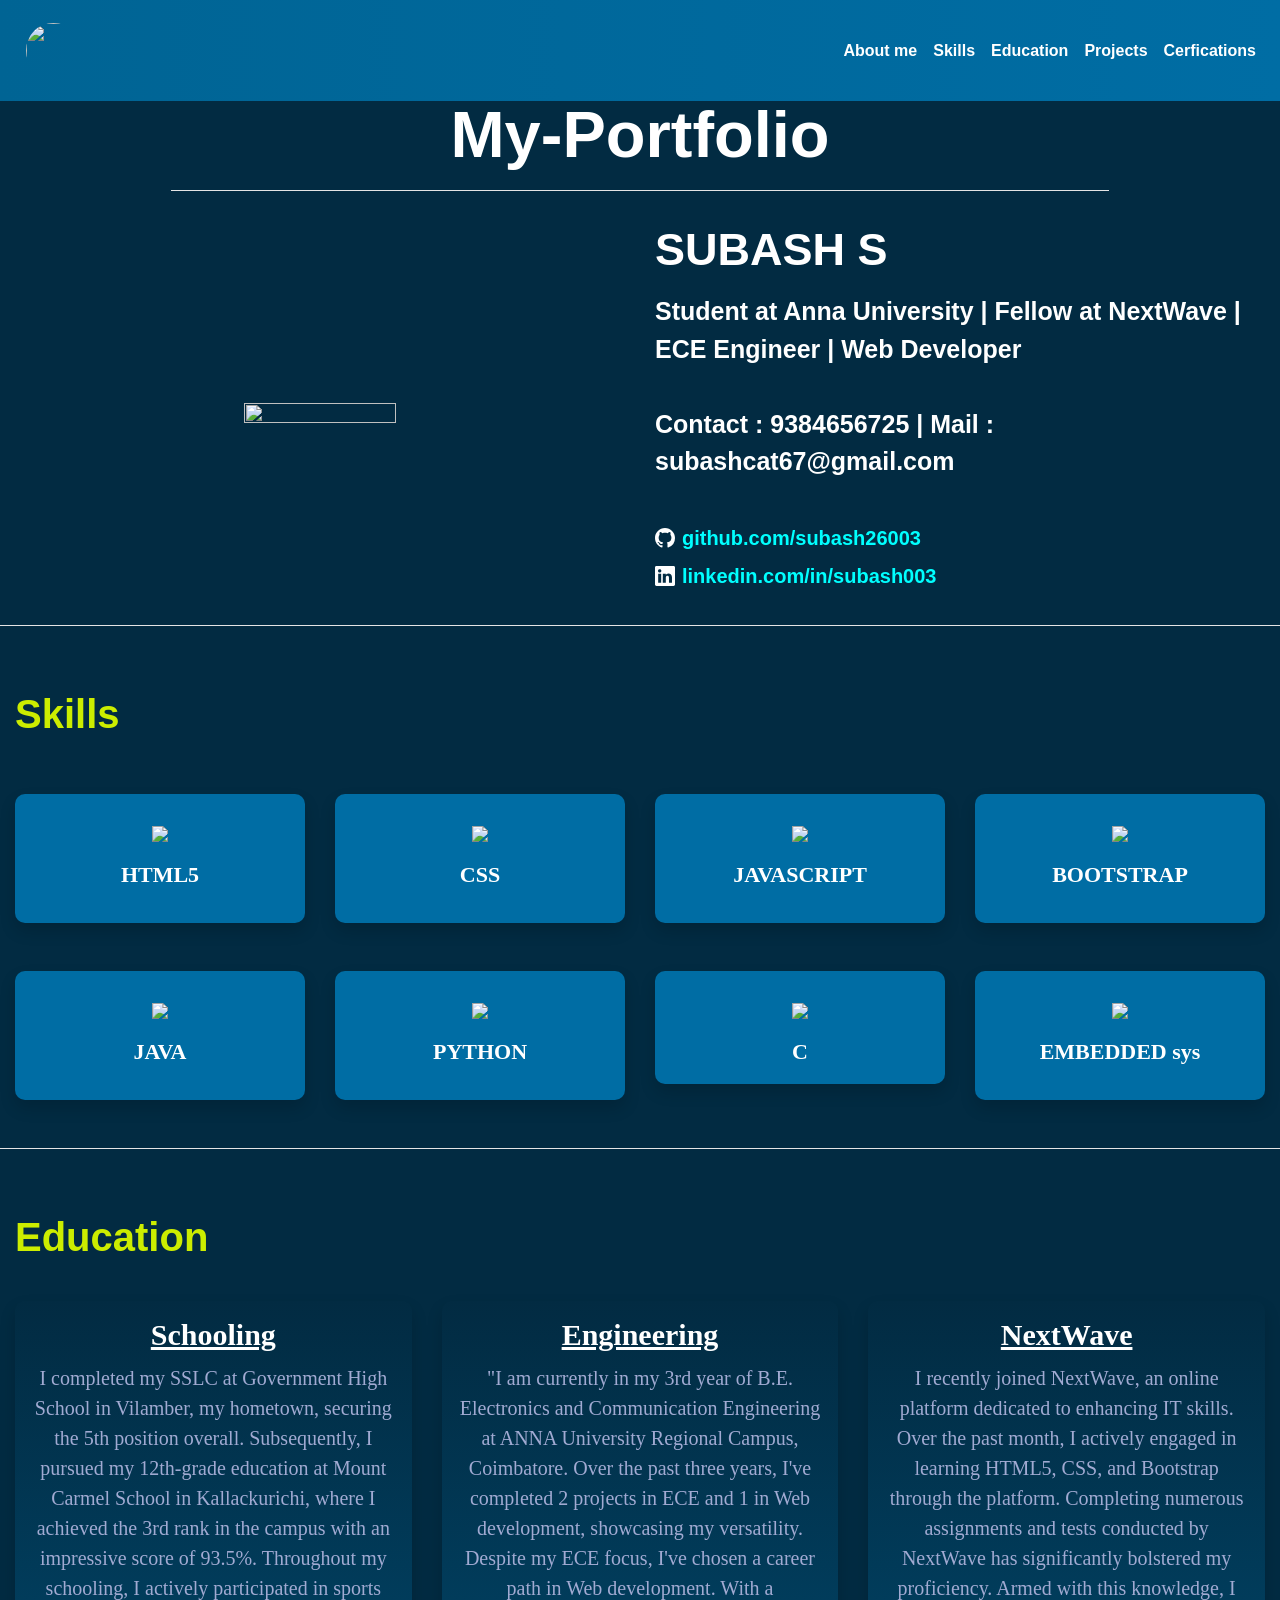
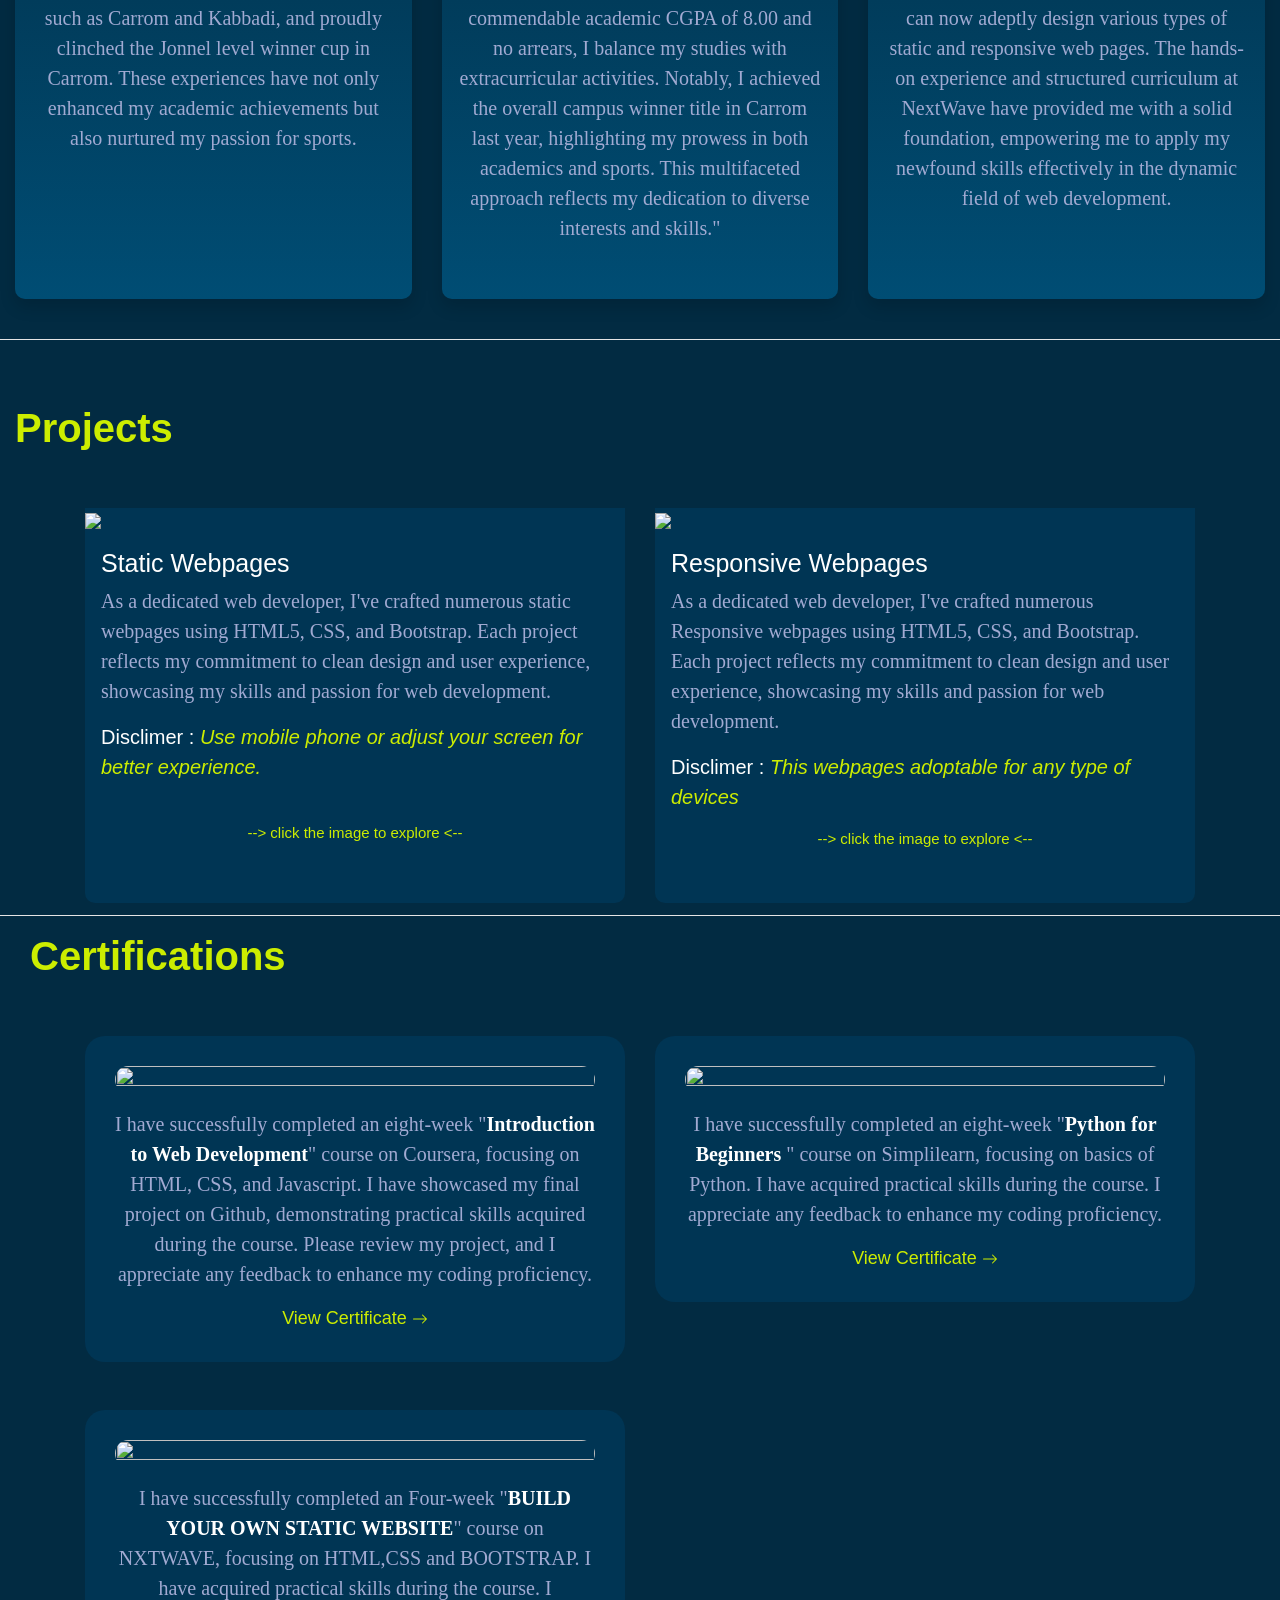
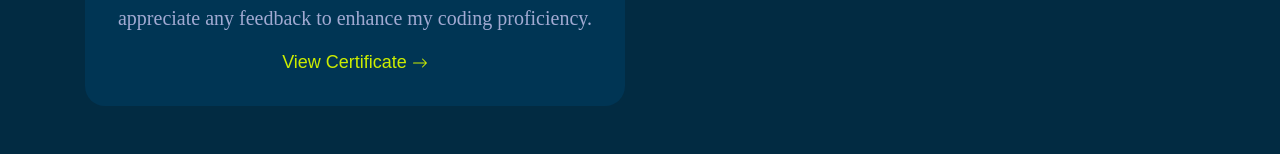
==== index.html @ 30b96c30 "Update index.html" ====
<!DOCTYPE html>
<html lang="en">
<head>
    <meta charset="UTF-8">
    <meta name="viewport" content="width=device-width, initial-scale=1.0">
    <title>Subash-Portfolio</title>
    <link rel="stylesheet" href="https://stackpath.bootstrapcdn.com/bootstrap/4.5.2/css/bootstrap.min.css" integrity="sha384-JcKb8q3iqJ61gNV9KGb8thSsNjpSL0n8PARn9HuZOnIxN0hoP+VmmDGMN5t9UJ0Z" crossorigin="anonymous"/>
<script src="https://code.jquery.com/jquery-3.5.1.slim.min.js" integrity="sha384-DfXdz2htPH0lsSSs5nCTpuj/zy4C+OGpamoFVy38MVBnE+IbbVYUew+OrCXaRkfj" crossorigin="anonymous"></script>
<script src="https://cdn.jsdelivr.net/npm/popper.js@1.16.1/dist/umd/popper.min.js" integrity="sha384-9/reFTGAW83EW2RDu2S0VKaIzap3H66lZH81PoYlFhbGU+6BZp6G7niu735Sk7lN" crossorigin="anonymous"></script>
<script src="https://stackpath.bootstrapcdn.com/bootstrap/4.5.2/js/bootstrap.min.js" integrity="sha384-B4gt1jrGC7Jh4AgTPSdUtOBvfO8shuf57BaghqFfPlYxofvL8/KUEfYiJOMMV+rV" crossorigin="anonymous"></script>
<link rel="stylesheet" type="text/css" href="index.css"/>
<link rel="icon" href="https://img.freepik.com/free-photo/3d-rendering-kid-playing-digital-game_23-2150898496.jpg"/>
</head>
<body>
    <div class="nav-container">
        <nav class="navbar navbar-expand-lg navbar-dark fixed-top custom_navbar">
            <a class="navbar-brand" href="#">
                <img src="https://img.freepik.com/free-photo/3d-rendering-kid-playing-digital-game_23-2150898496.jpg" class="logo" />
            </a>
            <button class="navbar-toggler" type="button" data-toggle="collapse" data-target="#navbarNavAltMarkup" aria-controls="navbarNavAltMarkup" aria-expanded="false" aria-label="Toggle navigation">
                <span class="navbar-toggler-icon"></span>
            </button>
            <div class="collapse navbar-collapse" id="navbarNavAltMarkup">
                <div class="navbar-nav ml-auto">
                    <a class="nav-link " id="custom_nav_item1" href="#about-me">About me <span class="sr-only">(current)</span></a>
                    <a class="nav-link " id="custom_nav_item2" href="#skills">Skills</a>
                    <a class="nav-link " id="custom_nav_item3" href="#education">Education</a>
                    <a class="nav-link " id="custom_nav_item4" href="#projects">Projects</a>
                    <a class="nav-link " id="custom_nav_item5" href="#certifications">Cerfications</a>
                </div>
            </div>
        </nav>
    </div>
    <div class="about_me_container pt-5" id="about-me">
        <div class="container-fluid">
            <div class="row">
                <div class="col-12 ">
                    <div class="about_me_container_card text-center mt-5">
                        <h1 class="about_me_container_heading mb-3">My-Portfolio</h1><hr class="image_line"/>
                    </div>
                </div>
                <div class="col-12 col-md-6 d-flex flex-column justify-content-center">
                    <div class="profile_image_container text-center  ">
                        <div >
                            <img src="https://res.cloudinary.com/dosxybcit/image/upload/v1709101081/Picsart_24-02-21_13-46-53-018_jkpbdu.jpg"
                            class="profile_image mt-3 "/>
                          
                        </div>
                    </div>
                </div>
                <div class="col-12 col-md-6 d-flex d-inline d-md-none flex-column justify-content-center">
                    <div class="content_container text-center ">
                        <h1 class="about_me_container_name mt-3">SUBASH S</h1>
                        <p class="about_me_container_content mt-3">
                            Student at Anna University | Fellow at NextWave | ECE Engineer | Web Developer<br/><br/>
                            Contact : 9384656725 | Mail : subashcat67@gmail.com<br/><br/>
                            <svg xmlns="http://www.w3.org/2000/svg" width="16" height="16" fill="currentColor" class="bi bi-github " id="custom_icon1" viewBox="0 0 16 16">
                                <path d="M8 0C3.58 0 0 3.58 0 8c0 3.54 2.29 6.53 5.47 7.59.4.07.55-.17.55-.38 0-.19-.01-.82-.01-1.49-2.01.37-2.53-.49-2.69-.94-.09-.23-.48-.94-.82-1.13-.28-.15-.68-.52-.01-.53.63-.01 1.08.58 1.23.82.72 1.21 1.87.87 2.33.66.07-.52.28-.87.51-1.07-1.78-.2-3.64-.89-3.64-3.95 0-.87.31-1.59.82-2.15-.08-.2-.36-1.02.08-2.12 0 0 .67-.21 2.2.82.64-.18 1.32-.27 2-.27s1.36.09 2 .27c1.53-1.04 2.2-.82 2.2-.82.44 1.1.16 1.92.08 2.12.51.56.82 1.27.82 2.15 0 3.07-1.87 3.75-3.65 3.95.29.25.54.73.54 1.48 0 1.07-.01 1.93-.01 2.2 0 .21.15.46.55.38A8.01 8.01 0 0 0 16 8c0-4.42-3.58-8-8-8"/>
                            </svg> 
                            <a href="https://github.com/subash26003" target="_blank" class="social_link" >github.com/subash26003 </a> | <br/>
                            <svg xmlns="http://www.w3.org/2000/svg" width="16" height="16" fill="currentColor" class="bi bi-linkedin " id="custom_icon2" viewBox="0 0 16 16">
                                <path d="M0 1.146C0 .513.526 0 1.175 0h13.65C15.474 0 16 .513 16 1.146v13.708c0 .633-.526 1.146-1.175 1.146H1.175C.526 16 0 15.487 0 14.854zm4.943 12.248V6.169H2.542v7.225zm-1.2-8.212c.837 0 1.358-.554 1.358-1.248-.015-.709-.52-1.248-1.342-1.248S2.4 3.226 2.4 3.934c0 .694.521 1.248 1.327 1.248zm4.908 8.212V9.359c0-.216.016-.432.08-.586.173-.431.568-.878 1.232-.878.869 0 1.216.662 1.216 1.634v3.865h2.401V9.25c0-2.22-1.184-3.252-2.764-3.252-1.274 0-1.845.7-2.165 1.193v.025h-.016l.016-.025V6.169h-2.4c.03.678 0 7.225 0 7.225z"/>
                            </svg>
                            <a href="https://www.linkedin.com/in/subash003/" target="_blank" class="social_link">linkedin.com/in/subash003</a>
                        </p>
                        
                    </div>
                </div>
                <div class="col-12 col-md-6 d-none d-md-inline ">
                    <div class="content_container ">
                        <h1 class="about_me_container_name mt-3">SUBASH S</h1>
                        <p class="about_me_container_content mt-3">
                            Student at Anna University | Fellow at NextWave | ECE Engineer | Web Developer<br/><br/>
                            Contact : 9384656725 | Mail : subashcat67@gmail.com<br/><br/>
                            <svg xmlns="http://www.w3.org/2000/svg" width="16" height="16" fill="currentColor" class="bi bi-github " id="custom_icon1" viewBox="0 0 16 16">
                                <path d="M8 0C3.58 0 0 3.58 0 8c0 3.54 2.29 6.53 5.47 7.59.4.07.55-.17.55-.38 0-.19-.01-.82-.01-1.49-2.01.37-2.53-.49-2.69-.94-.09-.23-.48-.94-.82-1.13-.28-.15-.68-.52-.01-.53.63-.01 1.08.58 1.23.82.72 1.21 1.87.87 2.33.66.07-.52.28-.87.51-1.07-1.78-.2-3.64-.89-3.64-3.95 0-.87.31-1.59.82-2.15-.08-.2-.36-1.02.08-2.12 0 0 .67-.21 2.2.82.64-.18 1.32-.27 2-.27s1.36.09 2 .27c1.53-1.04 2.2-.82 2.2-.82.44 1.1.16 1.92.08 2.12.51.56.82 1.27.82 2.15 0 3.07-1.87 3.75-3.65 3.95.29.25.54.73.54 1.48 0 1.07-.01 1.93-.01 2.2 0 .21.15.46.55.38A8.01 8.01 0 0 0 16 8c0-4.42-3.58-8-8-8"/>
                            </svg> 
                            <a href="https://github.com/subash26003" target="_blank" class="social_link">github.com/subash26003</a>
                            <br/>
                            <svg xmlns="http://www.w3.org/2000/svg" width="16" height="16" fill="currentColor" class="bi bi-linkedin " id="custom_icon2" viewBox="0 0 16 16">
                                <path d="M0 1.146C0 .513.526 0 1.175 0h13.65C15.474 0 16 .513 16 1.146v13.708c0 .633-.526 1.146-1.175 1.146H1.175C.526 16 0 15.487 0 14.854zm4.943 12.248V6.169H2.542v7.225zm-1.2-8.212c.837 0 1.358-.554 1.358-1.248-.015-.709-.52-1.248-1.342-1.248S2.4 3.226 2.4 3.934c0 .694.521 1.248 1.327 1.248zm4.908 8.212V9.359c0-.216.016-.432.08-.586.173-.431.568-.878 1.232-.878.869 0 1.216.662 1.216 1.634v3.865h2.401V9.25c0-2.22-1.184-3.252-2.764-3.252-1.274 0-1.845.7-2.165 1.193v.025h-.016l.016-.025V6.169h-2.4c.03.678 0 7.225 0 7.225z"/>
                            </svg>
                            <a href="https://www.linkedin.com/in/subash003/" target="_blank" class="social_link">linkedin.com/in/subash003</a>
                        </p>
                        
                    </div>
                </div><hr class="container_end_line"/>
            </div>
        </div>
                    
    </div>
    <div class="skills_container pt-5 " id="skills">
        <div class="container-fluid">
            <div class="row">
                <div class="col-12">
                    <div class="skills_heading_container ">
                        <h1 class="skills_container_heading">Skills</h1>
                    </div>
                </div>
                <div class="col-6 col-md-3">
                    <div class="skill_card shadow text-center w-100 p-3 mt-5">
                        <img src="https://res.cloudinary.com/dosxybcit/image/upload/v1708228481/my-folder/rautzx9sny5u0npd01dl.png"
                        class="skill_image w-50 mt-3"/>
                        <p class="skill_name mt-3">HTML5</p>
                    </div>
                </div>
                <div class="col-6 col-md-3">
                    <div class="skill_card shadow text-center w-100 p-3 mt-5">
                        <img src="https://res.cloudinary.com/dosxybcit/image/upload/v1708228481/my-folder/cz9lpg2atgreiuyjkeog.png"
                        class="skill_image w-50 mt-3"/>
                        <p class="skill_name mt-3">CSS</p>
                    </div>
                </div>
                <div class="col-6 col-md-3">
                    <div class="skill_card shadow text-center w-100 p-3 mt-5">
                        <img src="https://res.cloudinary.com/dosxybcit/image/upload/v1708230706/javaScript_byf4fl.png"
                        class="skill_image w-50 mt-3"/>
                        <p class="skill_name mt-3">JAVASCRIPT</p>
                    </div>
                </div>
                <div class="col-6 col-md-3">
                    <div class="skill_card shadow text-center w-100 p-3 mt-5">
                        <img src="https://res.cloudinary.com/dosxybcit/image/upload/v1708228481/my-folder/ty9epuqvzopspgmwtf0n.png"
                        class="skill_image w-50 mt-3"/>
                        <p class="skill_name mt-3">BOOTSTRAP</p>
                    </div>
                </div>
                <div class="col-6 col-md-3">
                    <div class="skill_card shadow text-center w-100 p-3 mt-5">
                        <img src="https://res.cloudinary.com/dosxybcit/image/upload/v1708230705/java_226777_ggpgdx.png"
                        class="skill_image w-50 mt-3"/>
                        <p class="skill_name mt-3">JAVA</p>
                    </div>
                </div>
                <div class="col-6 col-md-3">
                    <div class="skill_card shadow text-center w-100 p-3 mt-5">
                        <img src="https://res.cloudinary.com/dosxybcit/image/upload/v1708230705/python_5968350_i9aflz.png"
                        class="skill_image w-50 mt-3"/>
                        <p class="skill_name mt-3">PYTHON</p>
                    </div>
                </div>
                <div class="col-6 col-md-3">
                    <div class="skill_card shadow text-center w-100 p-3 mt-5">
                        <img src="https://www.pngkit.com/png/detail/101-1010012_c-programming-icon-c-programming-language-logo.png"
                        class="skill_image w-50 mt-3"/>
                        <p class="skill_name mt-3 mb-0">C</p>
                    </div>
                </div>
                <div class="col-6 col-md-3">
                    <div class="skill_card shadow text-center w-100 p-3 mt-5">
                        <img src="https://res.cloudinary.com/dosxybcit/image/upload/v1708230705/cpu_6508180_dvqlmz.png"
                        class="skill_image w-50 mt-3"/>
                        <p class="skill_name mt-3">EMBEDDED sys</p>
                    </div>
                </div><hr class="container_end_line mt-5"/>
            </div>
        </div>
    </div>
    <div class="edu_container pt-5 " id="education">
       <div class="container-fluid">
          <div class="row">
            <div class="col-12">
                <div class="edu_heading_container mb-3">
                    <h1 class="edu_heading">
                          Education
                    </h1>
                </div>
            </div>
            <div class="col-12 col-md-4 mb-3">
                <div class="graduation_container shadow text-center mt-4 p-3">
                    <h1 class="graduation_name">Schooling</h1>
                    <p class="graguation_content">
                        I completed my SSLC at Government High School in Vilamber, my hometown, securing the 5th position overall.
                         Subsequently, I pursued my 12th-grade education at Mount Carmel School in Kallackurichi, where I achieved the 3rd rank in the campus with an impressive score of 93.5%. 
                         Throughout my schooling, I actively participated in sports such as Carrom and Kabbadi, and proudly clinched the Jonnel level winner cup in Carrom.
                          These experiences have not only enhanced my academic achievements but also nurtured my passion for sports.
                    </p>
                </div>
            </div>
            <div class="col-12 col-md-4 mb-3">
                <div class="graduation_container shadow text-center mt-4 p-3">
                    <h1 class="graduation_name">Engineering</h1>
                    <p class="graguation_content">
                        "I am currently in my 3rd year of B.E. Electronics and Communication Engineering at ANNA University Regional Campus, Coimbatore.
                         Over the past three years, I've completed 2 projects in ECE and 1 in Web development, showcasing my versatility. 
                         Despite my ECE focus, I've chosen a career path in Web development. With a commendable academic CGPA of 8.00 and no arrears, I balance my studies with extracurricular activities. 
                         Notably, I achieved the overall campus winner title in Carrom last year, highlighting my prowess in both academics and sports. 
                         This multifaceted approach reflects my dedication to diverse interests and skills."
                    </p>
                </div>
            </div>
            <div class="col-12 col-md-4 mb-3">
                <div class="graduation_container shadow text-center mt-4 p-3">
                    <h1 class="graduation_name">NextWave</h1>
                    <p class="graguation_content">
                        I recently joined NextWave, an online platform dedicated to enhancing IT skills. Over the past month, I actively engaged in learning HTML5, CSS, and Bootstrap through the platform. 
                        Completing numerous assignments and tests conducted by NextWave has significantly bolstered my proficiency.
                         Armed with this knowledge, I can now adeptly design various types of static and responsive web pages. 
                         The hands-on experience and structured curriculum at NextWave have provided me with a solid foundation, empowering me to apply my newfound skills effectively in the dynamic field of web development.
                    </p>
                </div>
            </div><hr class="container_end_line mt-5"/>
          </div>
       </div>
    </div>
    <div class="projects_container pt-5" id="projects">
        <div class="container-fluid">
            <div class="row">
                <div class="col-12">
                    <h1 class="project_heading">Projects</h1>
                </div>
            </div>
        </div>
    </div>
    <div class="projects_container" >
         <div class="container">
            <div class="row">
                <div class="col-12 col-md-6">
                    <div class="project_card mt-5 mb-3">
                        <div class="project_image_container">
                            <a href="Static-projects/staticprojects.html"  target="_blank"> 
                                <img src="https://img.freepik.com/free-photo/programming-background-collage_23-2149901783.jpg"
                                class="w-100"/>
                            </a>
                        </div>
                        <div class="project_content_card p-3 ">
                            <h1 class="project_card_title">Static Webpages</h1>
                            <p class="project_card_content">As a dedicated web developer, I've crafted numerous static webpages using HTML5, CSS, and Bootstrap.
                                 Each project reflects my commitment to clean design and user experience, showcasing my skills and passion for web development.</p>
                            <p class="disclimer">
                                Disclimer : <span class="disclimer_content">Use mobile phone or adjust your screen for better experience.</span>
                            </p><br/>
                            <p class="explore_text"> --> click the image to explore <--</p>
                        </div>
                    </div>
                </div>
                <div class="col-12 col-md-6">
                    <div class="project_card mt-5 mb-3">
                        <div class="project_image_container">
                            <a href="Resp-projects\respprojects.html" target="_blank"> 
                                <img src="https://img.freepik.com/free-vector/gradient-responsive-website-design_23-2149565897.jpg"
                                class="w-100"/>
                            </a>
                        </div>
                        <div class="project_content_card p-3 ">
                            <h1 class="project_card_title">Responsive Webpages</h1>
                            <p class="project_card_content">As a dedicated web developer, I've crafted numerous Responsive webpages using HTML5, CSS, and Bootstrap.
                                 Each project reflects my commitment to clean design and user experience, showcasing my skills and passion for web development.</p>
                            <p class="disclimer">
                                Disclimer : <span class="disclimer_content">This webpages adoptable for any type of devices </span>
                            </p>
                            <p class="explore_text"> --> click the image to explore <--</p>
                        </div>
                    </div>
                </div>
            </div>
         </div>
    </div>
   
    <div class="certificate_container pb-5" id="certifications">
        <div class="container-fluid">
            <div class="row"><hr class="container_end_line "/>
                <div class="col-12">
                    <div class="col-12">
                        <h1 class="certificate_container_heading">Certifications</h1>
                    </div>
                </div>
            </div>
        </div>
        <div class="container ">
            <div class="row">
                <div class="col-12 col-md-6  ">
                    <div class="certificate_card text-center mt-5">
                         <img src="https://analyticsdrift.com/wp-content/uploads/2021/05/Coursera-Free-Course-For-India.jpg"
                         class="certificate_provider "/>
                         <p class="certification_content mt-3">
                            I have successfully completed an eight-week "<span class="certification_content_highlights">Introduction to Web Development</span>" course on Coursera, focusing on HTML, CSS, and Javascript. 
                            I have showcased my final project on Github, demonstrating practical skills acquired during the course. 
                            Please review my project, and I appreciate any feedback to enhance my coding proficiency.
                         </p>
                         <a href="https://coursera-certificate-images.s3.amazonaws.com/8J5ZLXHR6R2B" target="_blank" class="certificate_link">View Certificate
                            <svg xmlns="http://www.w3.org/2000/svg" width="16" height="16" fill="currentColor" class="bi bi-arrow-right" viewBox="0 0 16 16">
                                <path fill-rule="evenodd" d="M1 8a.5.5 0 0 1 .5-.5h11.793l-3.147-3.146a.5.5 0 0 1 .708-.708l4 4a.5.5 0 0 1 0 .708l-4 4a.5.5 0 0 1-.708-.708L13.293 8.5H1.5A.5.5 0 0 1 1 8"/>
                              </svg>
                         </a>
                    </div>
                </div>
                
                <div class="col-12 col-md-6  ">
                    <div class="certificate_card text-center mt-5">
                         <img src="https://www.simplilearn.com/ice9/assets/SkillUp-by-Simplilearn-logo-2.png"
                         class="certificate_provider "/>
                         <p class="certification_content mt-3">
                            I have successfully completed an eight-week "<span class="certification_content_highlights">Python for Beginners </span>" course on Simplilearn, focusing on basics of Python.
                            I have acquired practical skills  during the course. 
                            I appreciate any feedback to enhance my coding proficiency.
                         </p>
                         <a href="https://certificates.simplicdn.net/share/4815085_1706696098.pdf" target="_blank" class="certificate_link">View Certificate
                            <svg xmlns="http://www.w3.org/2000/svg" width="16" height="16" fill="currentColor" class="bi bi-arrow-right" viewBox="0 0 16 16">
                                <path fill-rule="evenodd" d="M1 8a.5.5 0 0 1 .5-.5h11.793l-3.147-3.146a.5.5 0 0 1 .708-.708l4 4a.5.5 0 0 1 0 .708l-4 4a.5.5 0 0 1-.708-.708L13.293 8.5H1.5A.5.5 0 0 1 1 8"/>
                              </svg>
                         </a>
                    </div>
                </div>
                
                <div class="col-12 col-md-6">
                    <div class="certificate_card text-center mt-5">
                         <img src="https://res.cloudinary.com/dosxybcit/image/upload/v1709013167/Edtech-startup-NxtWave-1_bdwdzn.webp"
                         class="certificate_provider "/>
                         <p class="certification_content mt-3">
                            I have successfully completed an Four-week "<span class="certification_content_highlights">BUILD YOUR OWN STATIC WEBSITE</span>" course on NXTWAVE, focusing on HTML,CSS and BOOTSTRAP.
                            I have acquired practical skills  during the course. 
                            I appreciate any feedback to enhance my coding proficiency.
                         </p>
                         <a href="https://certificates.ccbp.in/academy/static-website?id=HTDUQXHXZF" target="_blank" class="certificate_link">View Certificate
                            <svg xmlns="http://www.w3.org/2000/svg" width="16" height="16" fill="currentColor" class="bi bi-arrow-right" viewBox="0 0 16 16">
                                <path fill-rule="evenodd" d="M1 8a.5.5 0 0 1 .5-.5h11.793l-3.147-3.146a.5.5 0 0 1 .708-.708l4 4a.5.5 0 0 1 0 .708l-4 4a.5.5 0 0 1-.708-.708L13.293 8.5H1.5A.5.5 0 0 1 1 8"/>
                              </svg>
                         </a>
                    </div>
                </div>
                
            </div>
        </div>
    </div>
</body>
</html>
---- index.css ----
/* navbar */

.custom_navbar{
    background-image:linear-gradient(to right,#006494,#006DA4);
}
    
.logo {
    height: 75px;
    width: 75px;
    padding: 10px;
    border-radius:40px;
}

#custom_nav_item1 {
    color: #ffffff;
    
    font-weight:bold;
}

#custom_nav_item2 {
    color: #ffffff;
    
    font-weight:bold;
}

#custom_nav_item3 {
    color: #ffffff;
  
    font-weight:bold;
}

#custom_nav_item4 {
    color: #ffffff;
    font-weight:bold;
}
#custom_nav_item5 {
    color: #ffffff;
    font-weight:bold;
}

/* bottom container */

.about_me_container{
    background-color:#022B42;
    background-size:cover;
}
.about_me_container_heading{
    font-size:65px;
    font-weight:bold;
    color:#ffffff;
}
.profile_image{
    height: 50%;
    width: 50%;
    border-radius:250px;
    margin:auto;
}
.about_me_container_name{
    font-size:45px;
    font-weight:bold;
    color:#ffffff;
}
.about_me_container_content{
    font-size:25px;
    font-weight:bold;
    color:#ffffff;
}
.image_line{
    width:75%;
    background-color:#ffffff;
}
#custom_icon1{
    height:30px;
    width:20px;
}
#custom_icon2{
    height:30px;
    width:20px;
}
.social_link{
    font-size:20px;
    color:aqua;
}
.container_end_line{
    background-color:#ffffff;
    width: 100%;
}

/* Skills */

.skills_container{
    background-color:#022B42;
    background-size:cover;
   
}
.skills_container_heading{
    color:#cced00;
    font-size:40px;
    font-weight:bold;
}
.skill_card{
    background-color:#006DA4;
    border-radius:10px;
}
.skill_name{
    font-size:22px;
    color:#ffffff;
    font-weight:bold;
    font-family:"Roboto";
}

/* Education */

.edu_container{
    background-color:#022B42;
    background-size:cover;
    
}
.edu_heading{
    color:#cced00;
    font-size:40px;
    font-weight:bold;
  
}
.graduation_container{
    background-image:linear-gradient(#022B42,#004D74);
    border-radius:10px;
    height:100%;
}
.graduation_name{
    color:#ffffff;
    font-size:30px;
    font-family:"Roboto";
    font-weight:bold;
    text-decoration: underline;
    margin-bottom:10px;
}
.graguation_content{
    color: #A1AAD2;
    font-size:20px;
    font-family:"Roboto";
}

/* Projects Container */

.projects_container{
    background-color:#022B42;

}
.project_heading{
    color:#cced00;
    font-size:40px;
    font-weight:bold;
}
.project_card{
    background-color:#003554;
    height:90%;
    border-bottom-left-radius:10px;
    border-bottom-right-radius:10px;
}
.project_card_title{
    color:#ffffff;
    font-size:25px;
}

.project_card_content{
    color: #A1AAD2;
    font-size:20px;
    font-family:"Roboto";
}
.disclimer{
    color:#ffffff;
    font-size:20px;
}
.disclimer_content{
    color:#cced00;
    font-style:italic;
}
.explore_text{
    text-align:center;
    font-size:15px;
    color:#cced00;
}

/* Certificates */

.certificate_container{
    background-color:#022B42;
  
}
.certificate_container_heading{
    color:#cced00;
    font-size:40px;
    font-weight:bold;
}
.certificate_card{
    background-color: #003554;
    padding:30px;
    border-radius:20px;
   
}


.certificate_provider{
    height:100%;
    width:100%;
    border-radius:20px;
}
.certification_content{
    color: #A1AAD2;
    font-size:20px;
    font-family:"Roboto";
}
.certification_content_highlights{
    font-weight:bold;
    color:#ffffff;
}
.certificate_link{
    color:#cced00;
    font-size:18px;
}
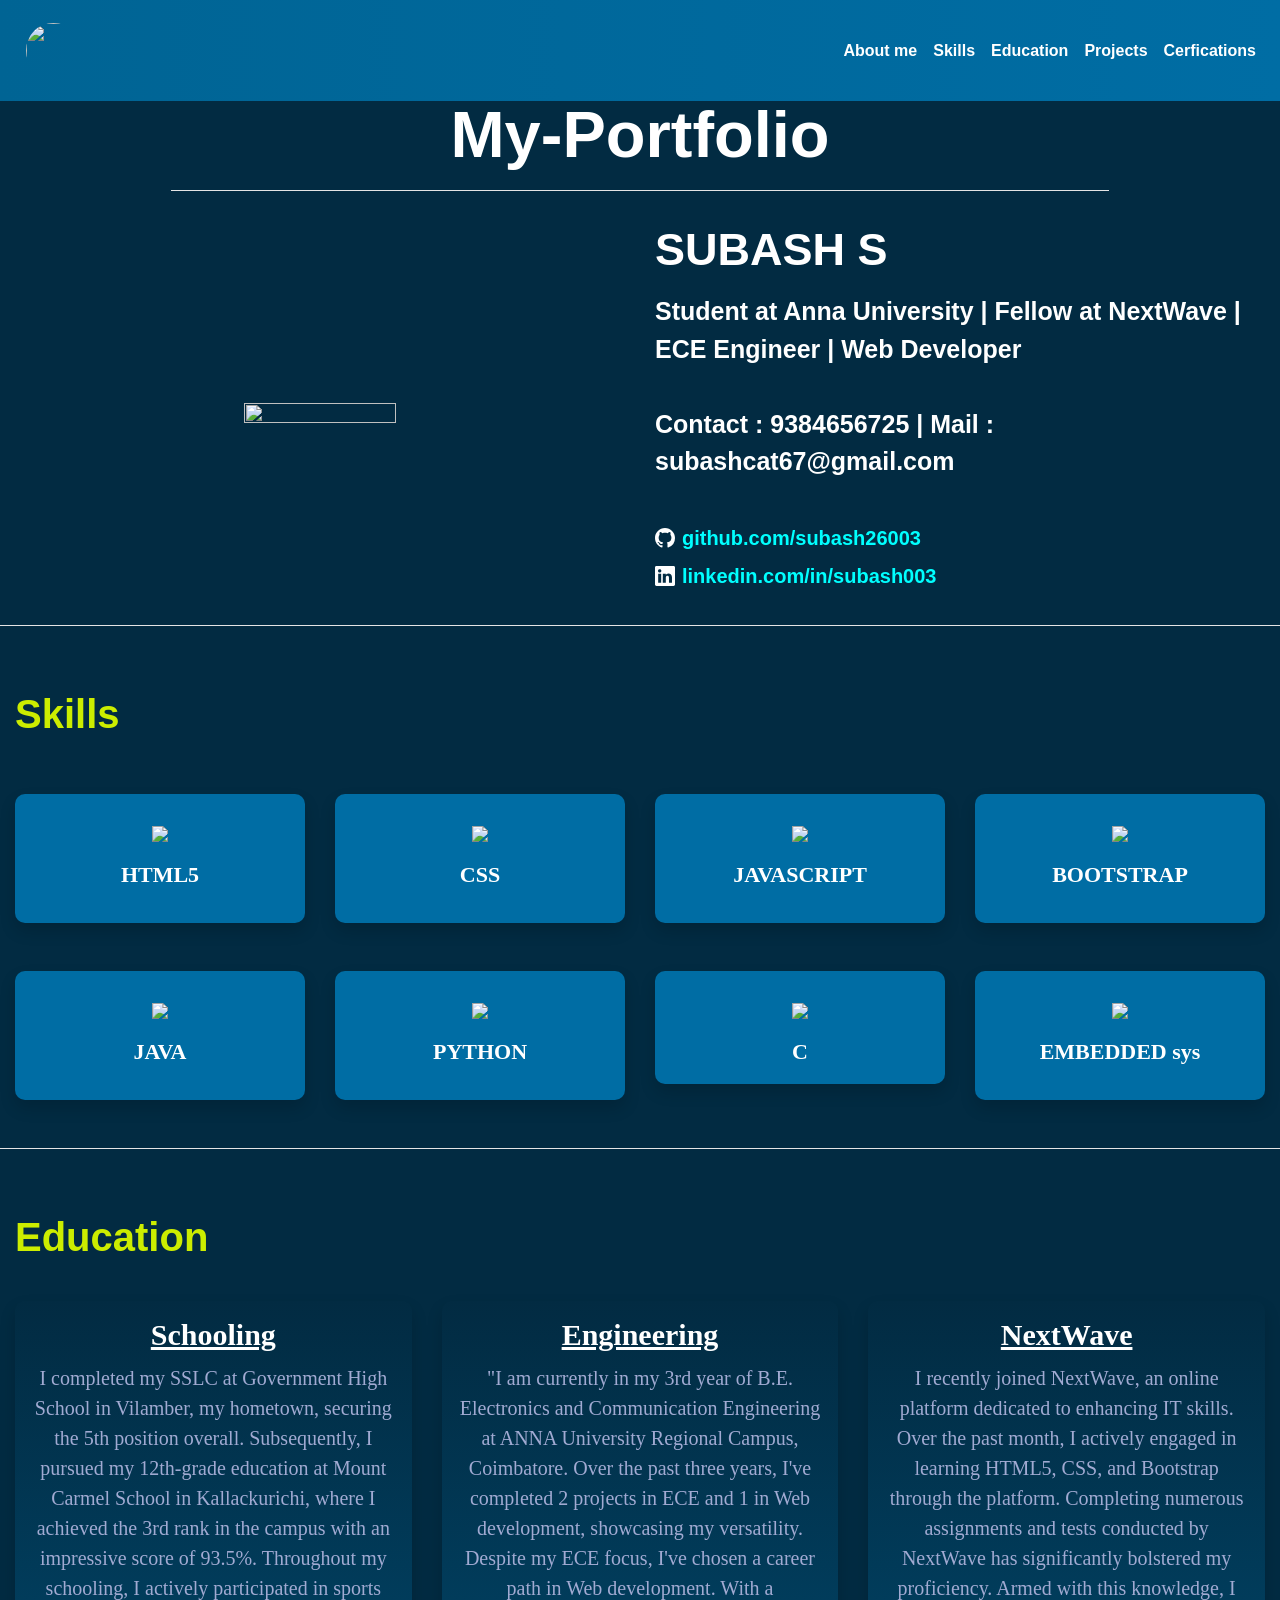
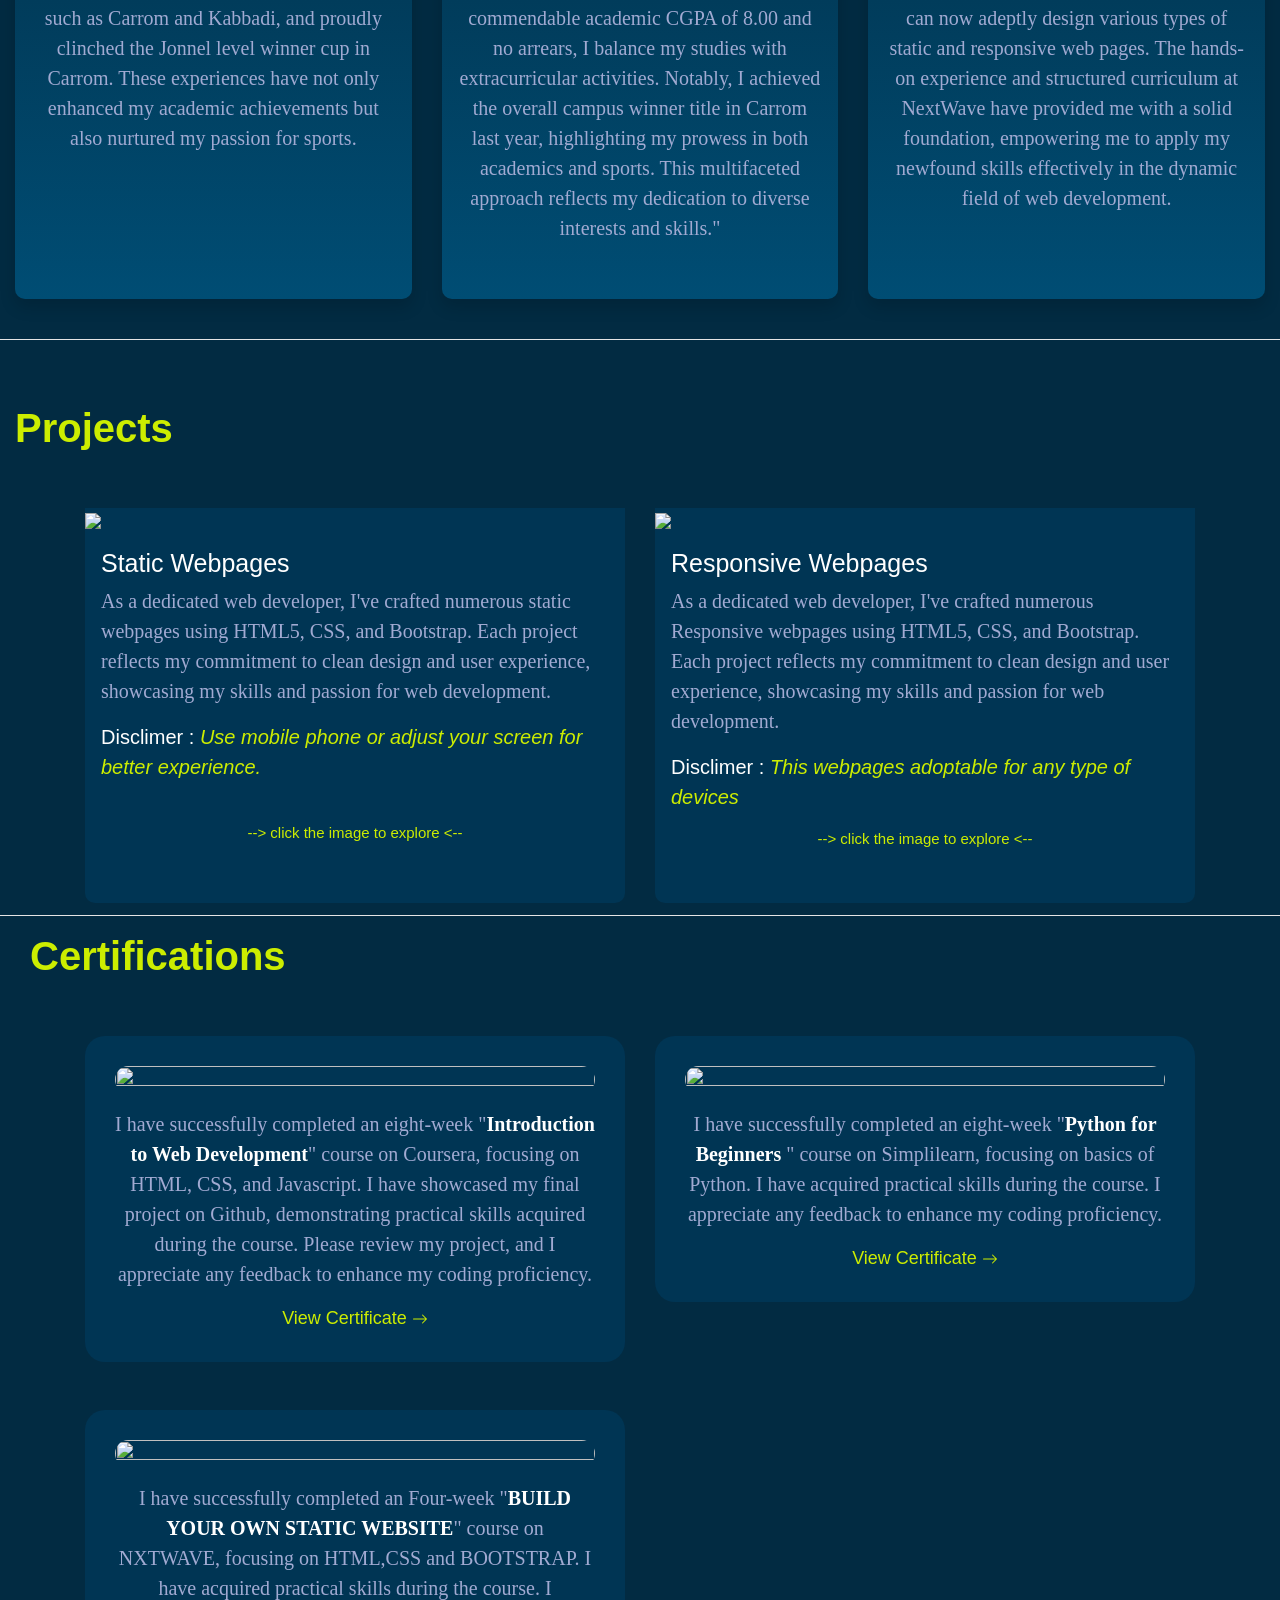
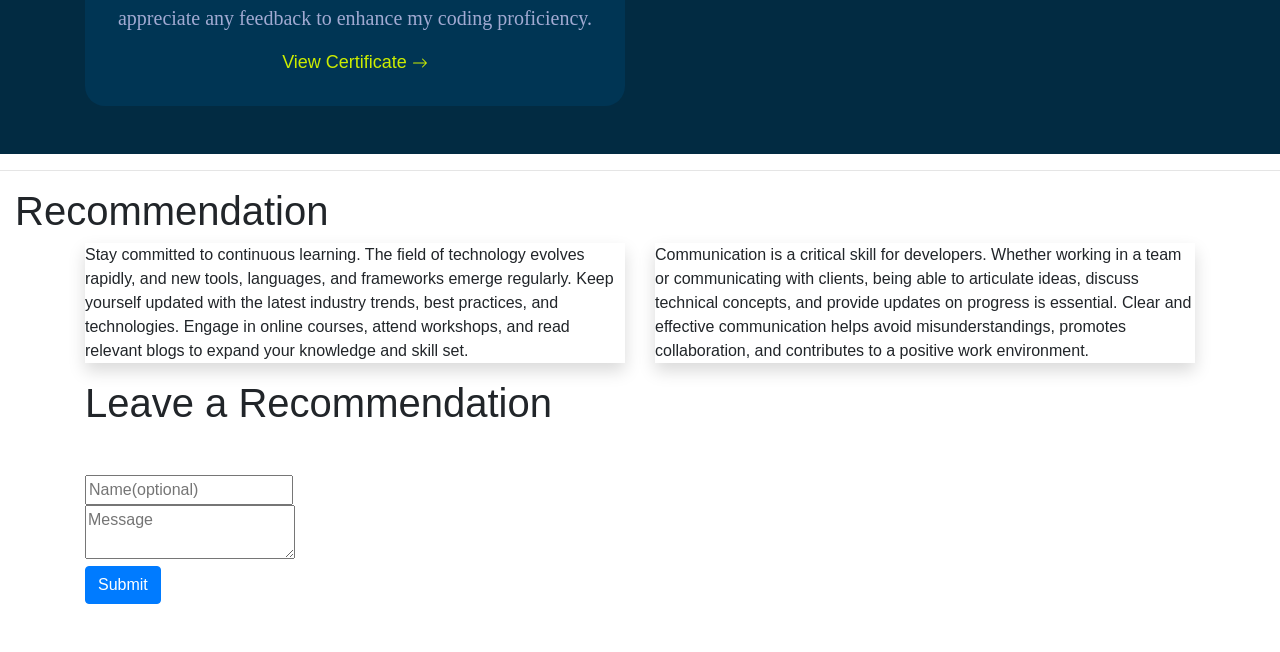
==== commit 528f0f45: "Update index.html" ====
--- a/index.html
+++ b/index.html
@@ -323,5 +323,62 @@
             </div>
         </div>
     </div>
+    <div class="recom pb-5">
+        <div class="container-fluid">
+            <div class="row"><hr class="container_end_line "/>
+                <div class="col-12">
+                    <h1 class="recom_title">Recommendation</h1>
+                </div>
+            </div>
+        </div>
+        <div class="container">
+            <div class="row">
+               
+                <div class="col-12 col-md-6">
+                    <div class="recom_card shadow ">
+                        <p class="recom_content">Stay committed to continuous learning. The field of technology evolves rapidly, and new tools, languages, and frameworks emerge regularly. Keep yourself updated with the latest industry trends, best practices, and technologies. Engage in online courses, attend workshops, and read relevant blogs to expand your knowledge and skill set. </p>
+                    </div>
+                </div>
+                <div class="col-12 col-md-6">
+                    <div class="recom_card shadow " id="recom_card2">
+                        <p class="recom_content">Communication is a critical skill for developers. Whether working in a team or communicating with clients, being able to articulate ideas, discuss technical concepts, and provide updates on progress is essential. Clear and effective communication helps avoid misunderstandings, promotes collaboration, and contributes to a positive work environment. </p>
+                    </div>
+                </div>
+                <div class="col-12 ">
+                    <div class="leave_reccom">
+                        <h1 class="leave_reccom_title mb-5">Leave a Recommendation</h1>
+                        <input type="text" placeholder="Name(optional)" class="name_ip"/><br/>
+                        <textarea placeholder="Message" id="recommendation" class="txt_ip" ></textarea><br/>
+                        
+                        <button type="button" class="btn btn-primary submit_button" onclick="submit()"  data-toggle="modal" data-target="#exampleModal">
+                            Submit
+                        </button>
+                        
+                        
+                        <div class="modal fade" id="exampleModal" tabindex="-1" aria-labelledby="exampleModalLabel" aria-hidden="true">
+                            <div class="modal-dialog">
+                            <div class="modal-content">
+                                <div class="modal-header">
+                                <h5 class="modal-title" id="exampleModalLabel"></h5>
+                                <button type="button" class="close" data-dismiss="modal" aria-label="Close">
+                                    <span aria-hidden="true">&times;</span>
+                                </button>
+                                </div>
+                                <div class="modal-body">
+                                 <h1>Thanks for your Recommendation</h1>
+                                </div>
+                                <div class="modal-footer">
+                                <button type="button" class="btn btn-secondary" data-dismiss="modal">Close</button>
+                                </div>
+                            </div>
+                            </div>
+                        </div>
+                        
+                    </div>
+                </div>
+            </div>
+        </div>
+    </div>
+    <script src="index.js"></script>
 </body>
 </html>
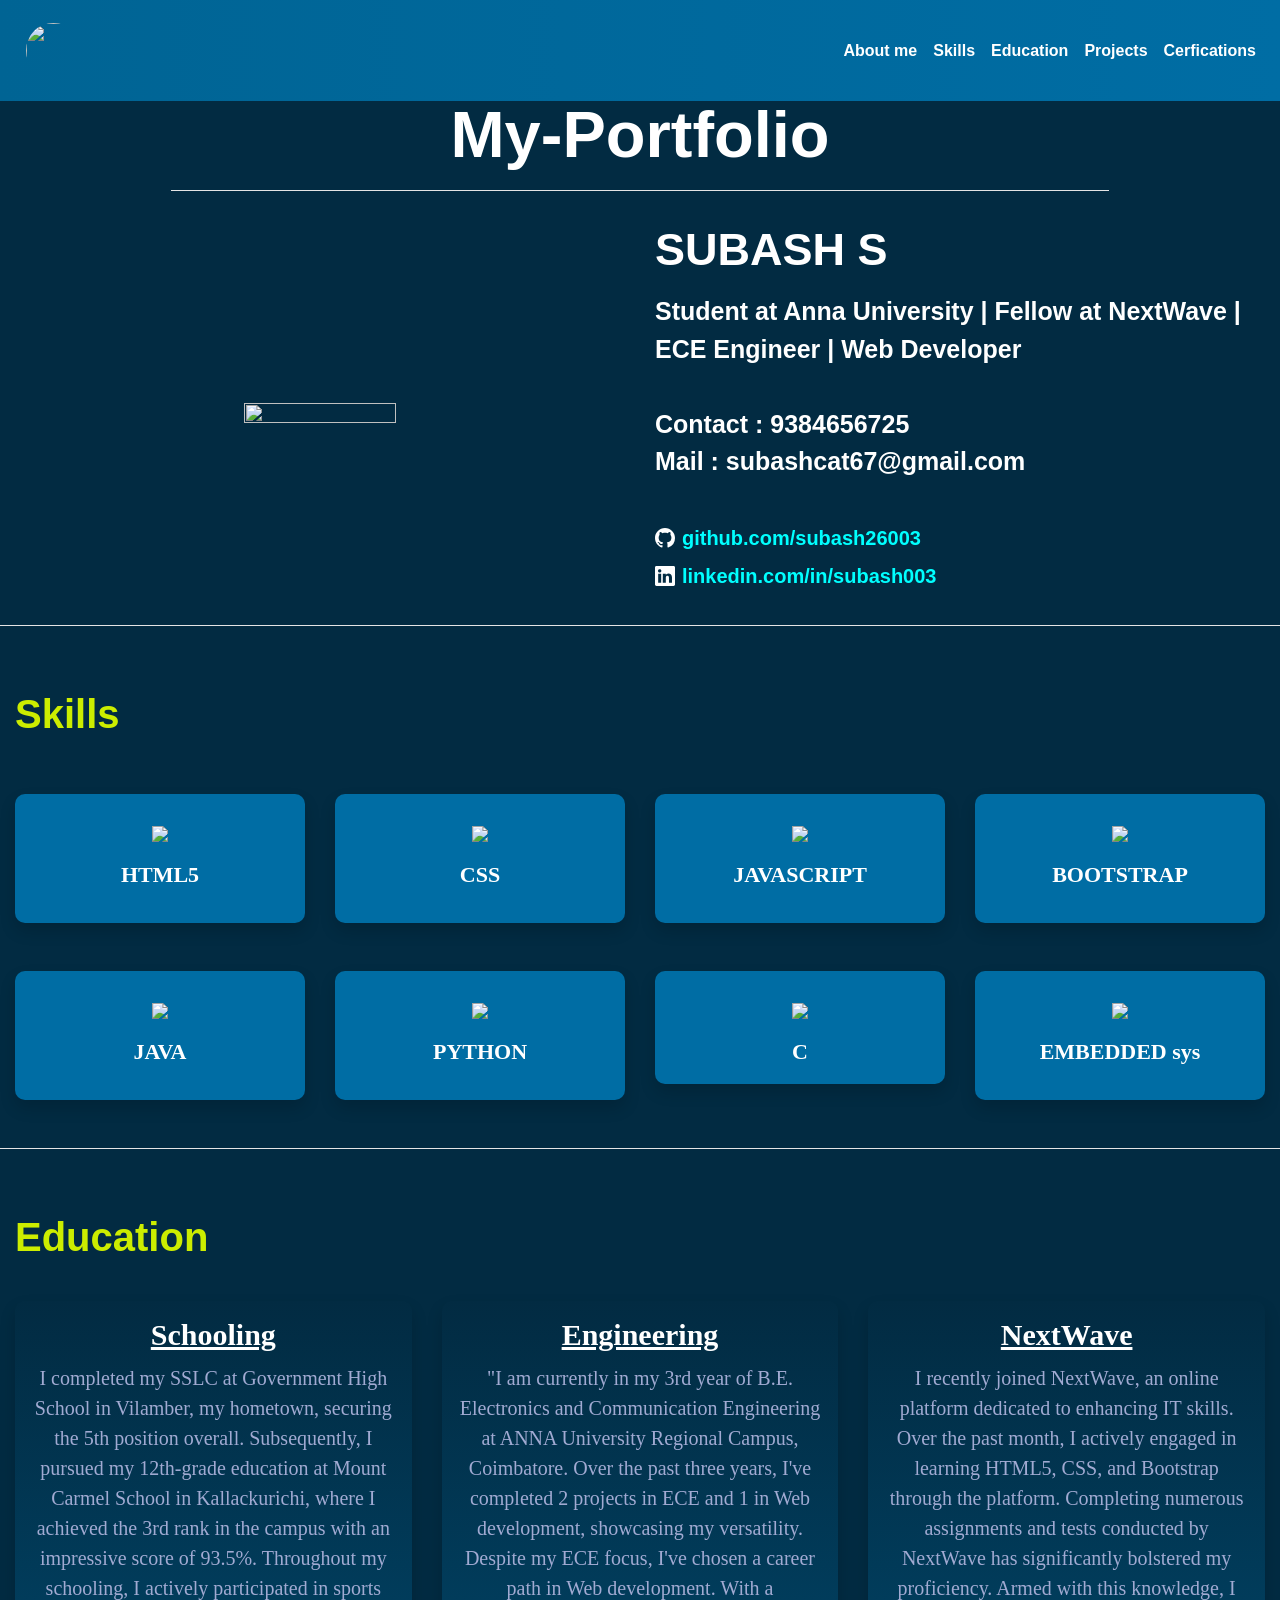
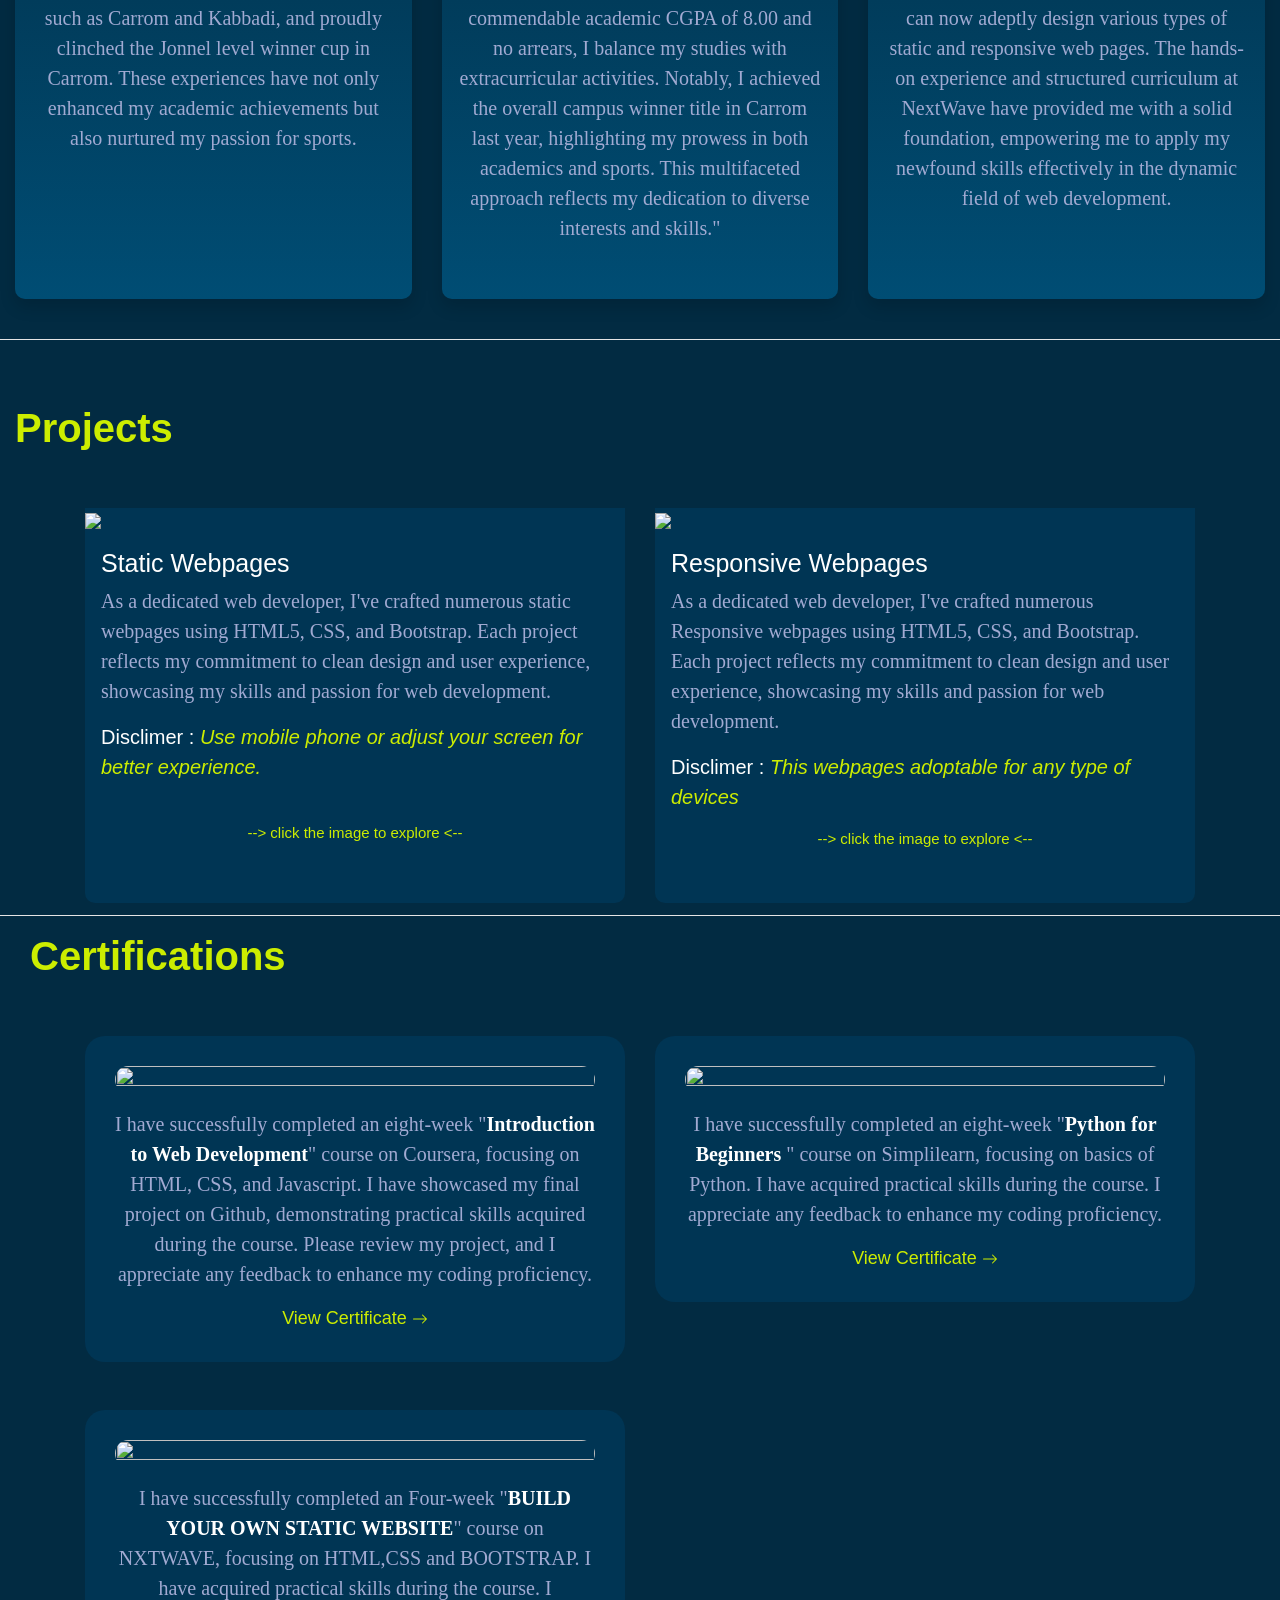
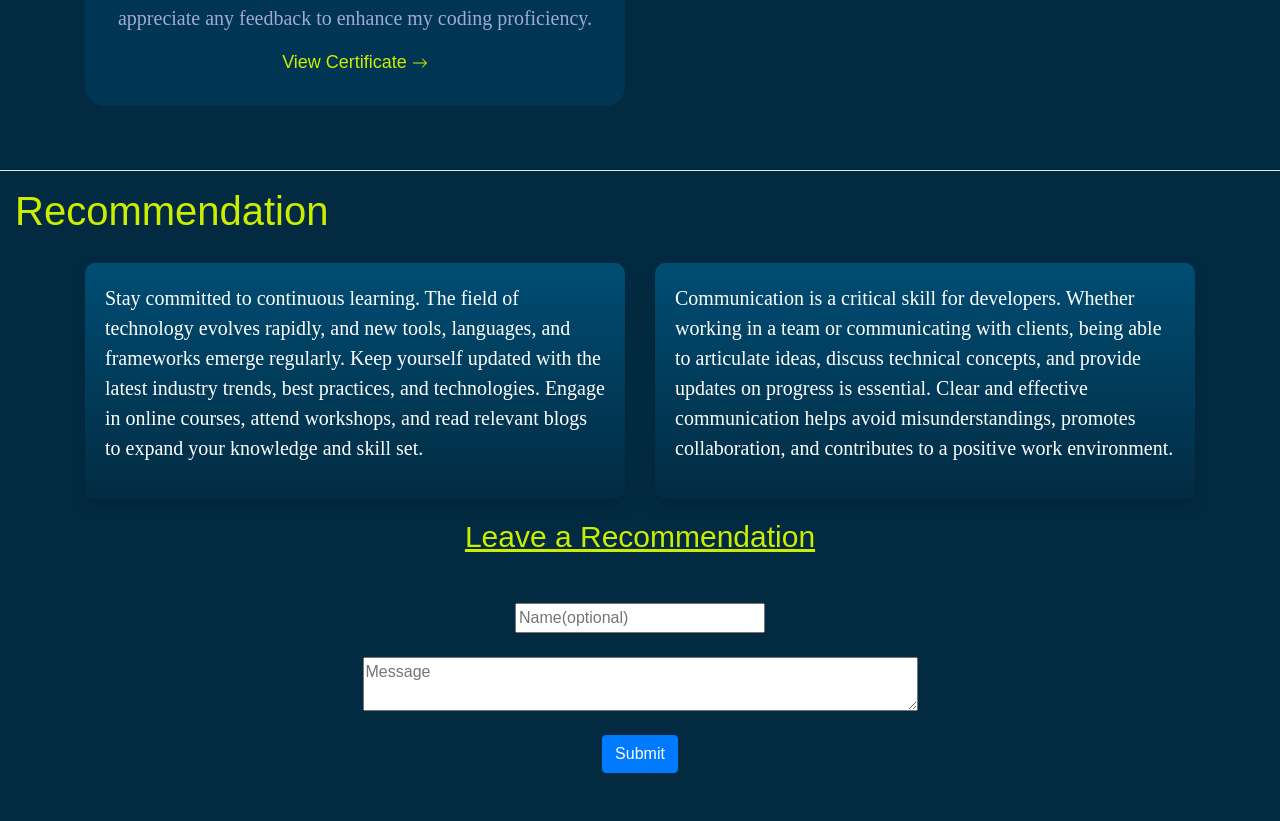
==== commit b8ba15e8: "Update index.html" ====
--- a/index.html
+++ b/index.html
@@ -53,7 +53,7 @@
                         <h1 class="about_me_container_name mt-3">SUBASH S</h1>
                         <p class="about_me_container_content mt-3">
                             Student at Anna University | Fellow at NextWave | ECE Engineer | Web Developer<br/><br/>
-                            Contact : 9384656725 | Mail : subashcat67@gmail.com<br/><br/>
+                            Contact : 9384656725 <br/> Mail : subashcat67@gmail.com<br/><br/>
                             <svg xmlns="http://www.w3.org/2000/svg" width="16" height="16" fill="currentColor" class="bi bi-github " id="custom_icon1" viewBox="0 0 16 16">
                                 <path d="M8 0C3.58 0 0 3.58 0 8c0 3.54 2.29 6.53 5.47 7.59.4.07.55-.17.55-.38 0-.19-.01-.82-.01-1.49-2.01.37-2.53-.49-2.69-.94-.09-.23-.48-.94-.82-1.13-.28-.15-.68-.52-.01-.53.63-.01 1.08.58 1.23.82.72 1.21 1.87.87 2.33.66.07-.52.28-.87.51-1.07-1.78-.2-3.64-.89-3.64-3.95 0-.87.31-1.59.82-2.15-.08-.2-.36-1.02.08-2.12 0 0 .67-.21 2.2.82.64-.18 1.32-.27 2-.27s1.36.09 2 .27c1.53-1.04 2.2-.82 2.2-.82.44 1.1.16 1.92.08 2.12.51.56.82 1.27.82 2.15 0 3.07-1.87 3.75-3.65 3.95.29.25.54.73.54 1.48 0 1.07-.01 1.93-.01 2.2 0 .21.15.46.55.38A8.01 8.01 0 0 0 16 8c0-4.42-3.58-8-8-8"/>
                             </svg> 
@@ -71,7 +71,7 @@
                         <h1 class="about_me_container_name mt-3">SUBASH S</h1>
                         <p class="about_me_container_content mt-3">
                             Student at Anna University | Fellow at NextWave | ECE Engineer | Web Developer<br/><br/>
-                            Contact : 9384656725 | Mail : subashcat67@gmail.com<br/><br/>
+                            Contact : 9384656725<br/> Mail : subashcat67@gmail.com<br/><br/>
                             <svg xmlns="http://www.w3.org/2000/svg" width="16" height="16" fill="currentColor" class="bi bi-github " id="custom_icon1" viewBox="0 0 16 16">
                                 <path d="M8 0C3.58 0 0 3.58 0 8c0 3.54 2.29 6.53 5.47 7.59.4.07.55-.17.55-.38 0-.19-.01-.82-.01-1.49-2.01.37-2.53-.49-2.69-.94-.09-.23-.48-.94-.82-1.13-.28-.15-.68-.52-.01-.53.63-.01 1.08.58 1.23.82.72 1.21 1.87.87 2.33.66.07-.52.28-.87.51-1.07-1.78-.2-3.64-.89-3.64-3.95 0-.87.31-1.59.82-2.15-.08-.2-.36-1.02.08-2.12 0 0 .67-.21 2.2.82.64-.18 1.32-.27 2-.27s1.36.09 2 .27c1.53-1.04 2.2-.82 2.2-.82.44 1.1.16 1.92.08 2.12.51.56.82 1.27.82 2.15 0 3.07-1.87 3.75-3.65 3.95.29.25.54.73.54 1.48 0 1.07-.01 1.93-.01 2.2 0 .21.15.46.55.38A8.01 8.01 0 0 0 16 8c0-4.42-3.58-8-8-8"/>
                             </svg> 
--- a/index.css
+++ b/index.css
@@ -219,3 +219,58 @@
     color:#cced00;
     font-size:18px;
 }
+/* Recommendations */
+
+.recom{
+    background-color:#022B42;
+   
+    
+}
+.recom_title{
+  color:#cced00;
+
+}
+.recom_card{
+   padding:20px;
+   background-image:Linear-gradient(#004D74,#022B42);
+   margin-top:20px;
+   border-radius:10px;
+   color:white;
+   font-family:"Roboto";
+}
+#recom_card2{
+   padding:20px;
+   background-image:Linear-gradient(#004D74,#022B42);
+   margin-top:20px;
+   border-radius:10px;
+   color:white;
+   font-family:"Roboto";
+}
+.recom_content{
+  
+  font-size:20px;
+ 
+}
+.leave_reccom_title{
+  margin-top:20px;
+  text-align:center;
+  color:#cced00;
+  font-size:30px;
+  text-decoration:underline;
+}
+.name_ip{
+  display:flex;
+  margin:auto;
+  width:250px;
+}
+.txt_ip{
+  display:flex;
+  margin:auto;
+ 
+  width:50%;
+  
+}
+.submit_button{
+  display: flex;
+  margin:auto;
+}
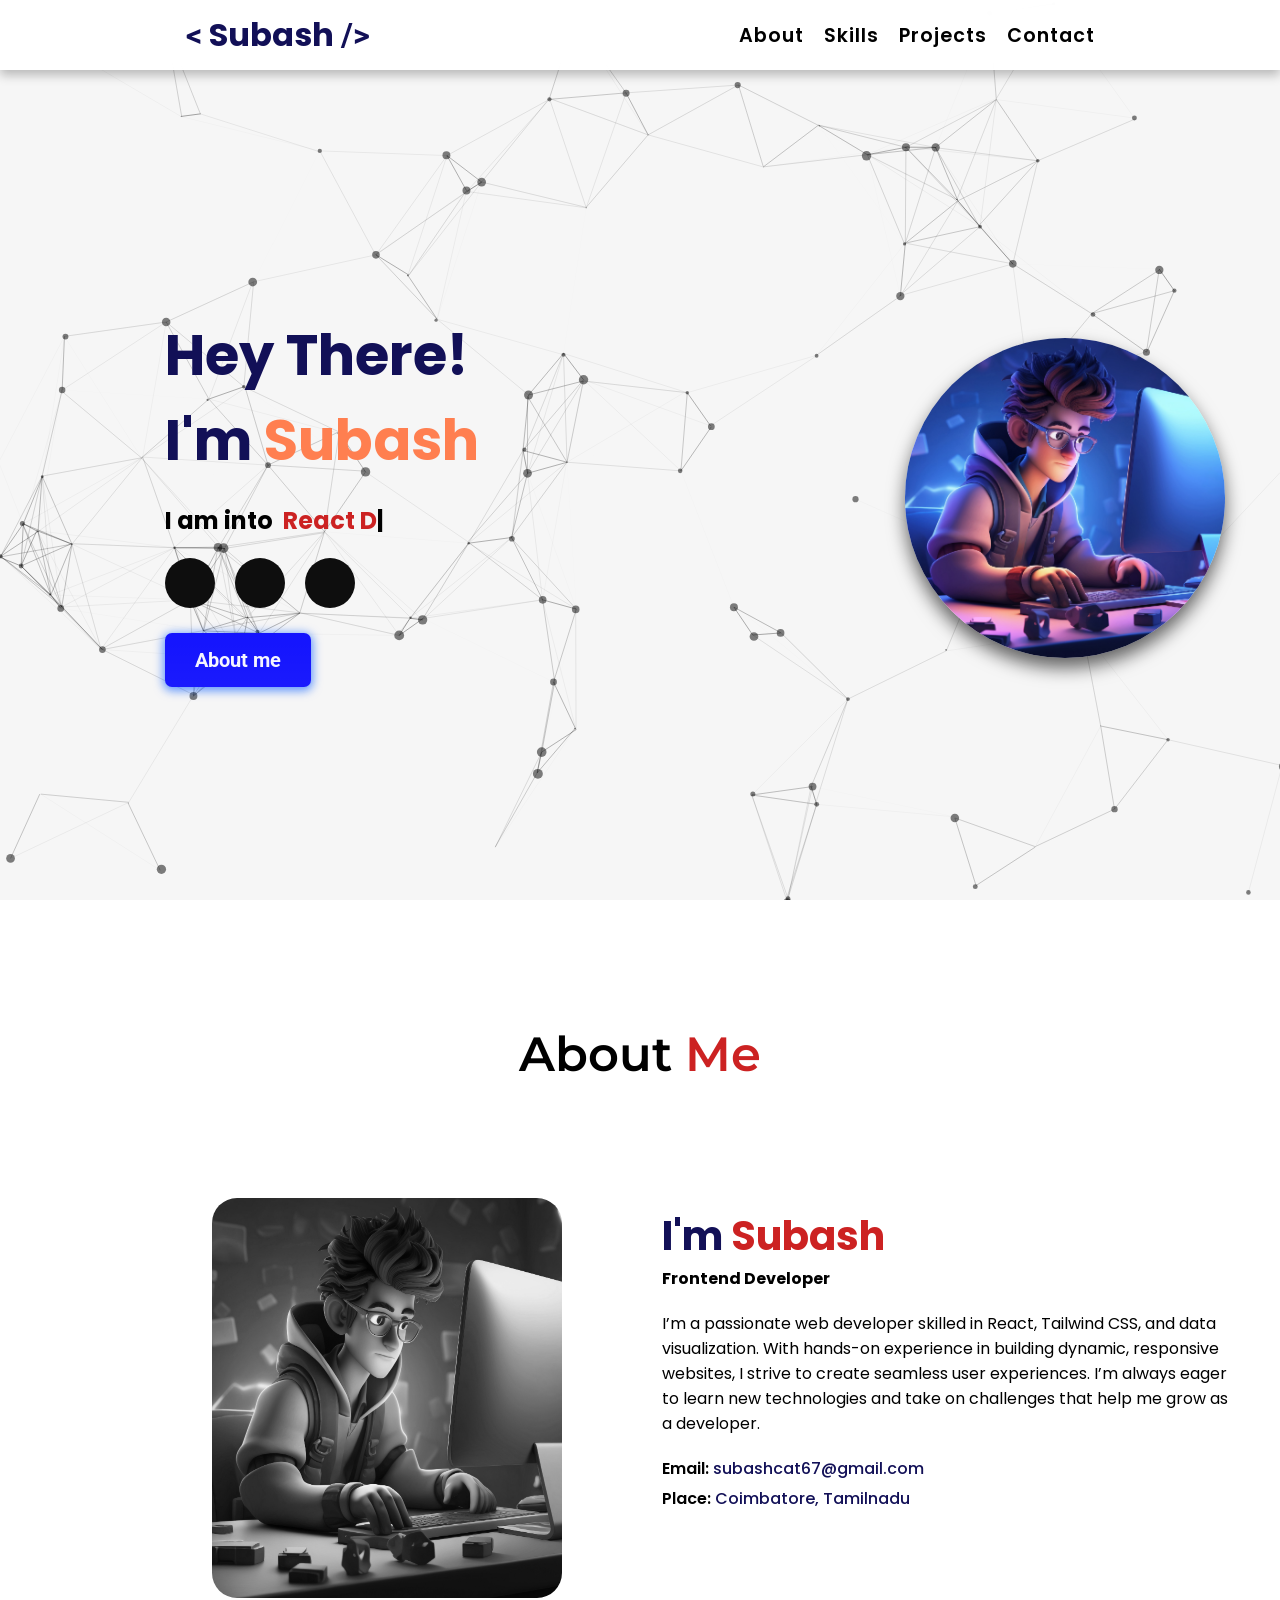
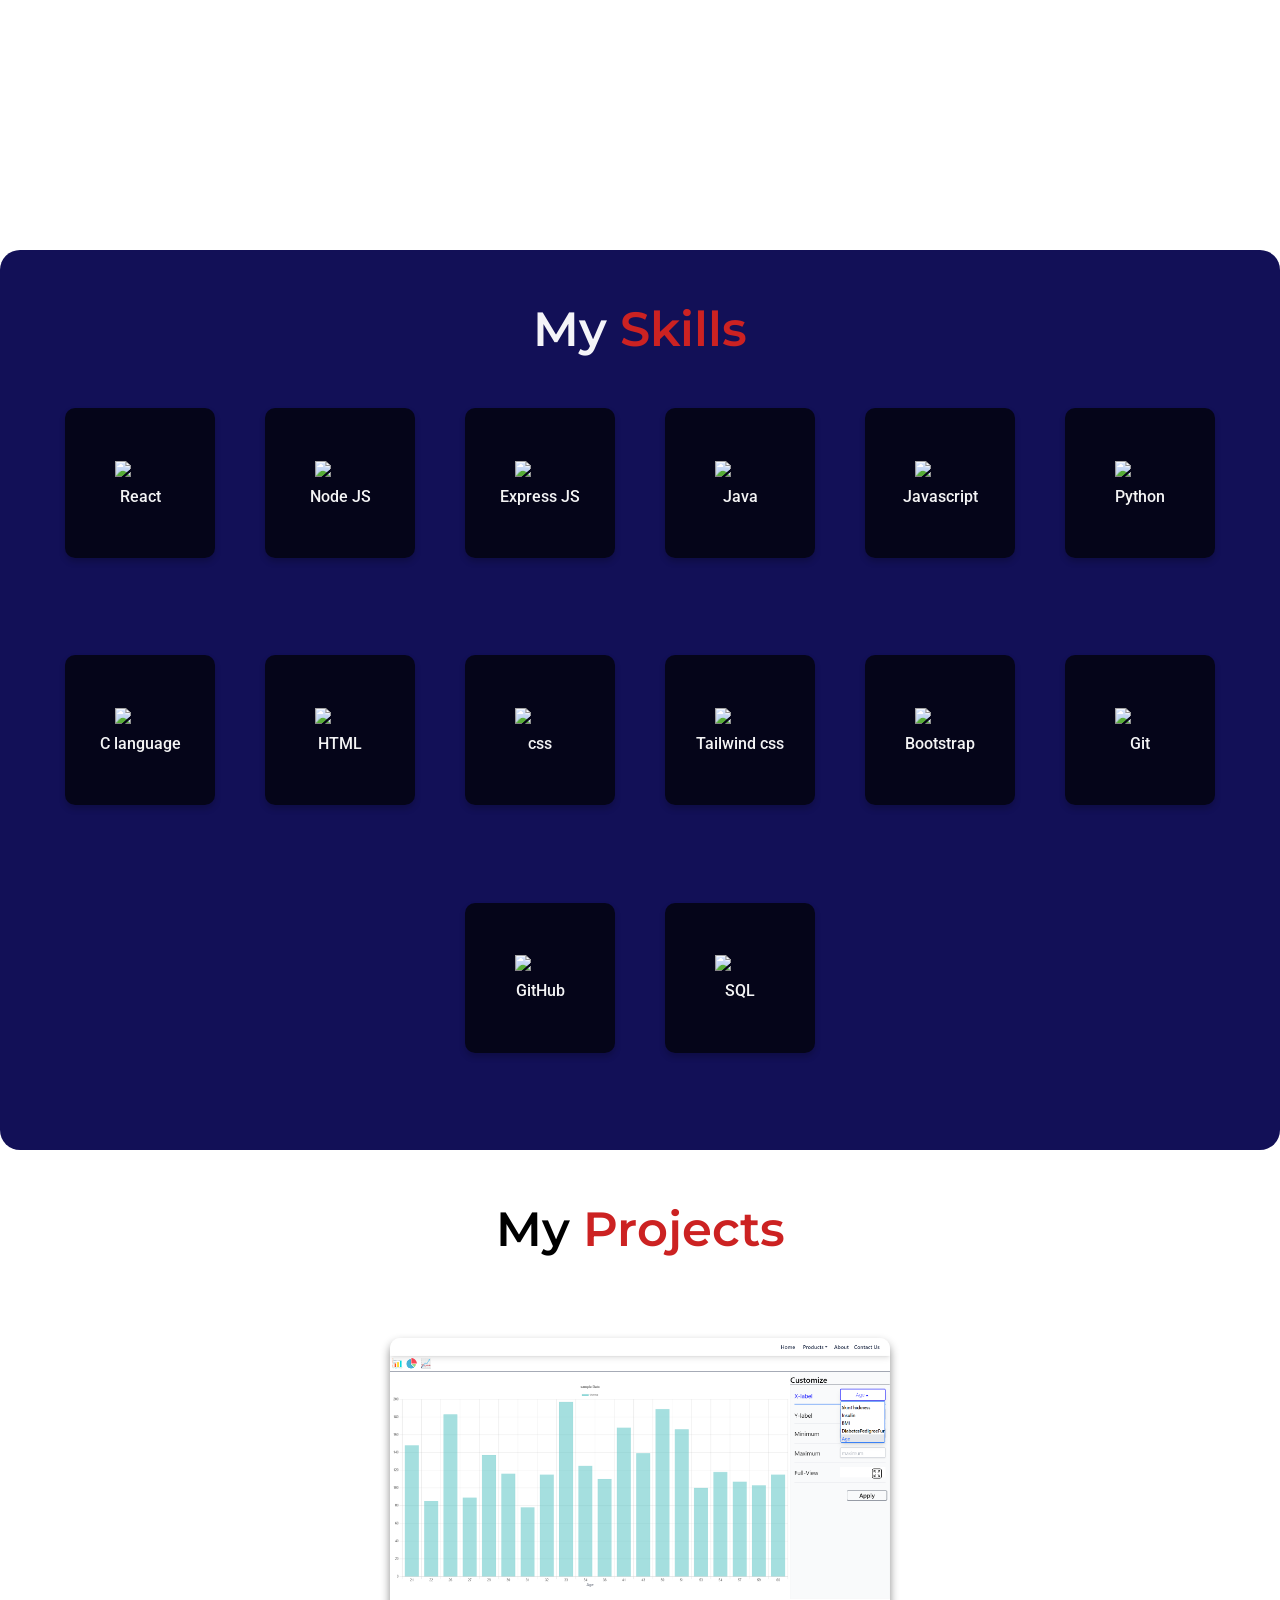
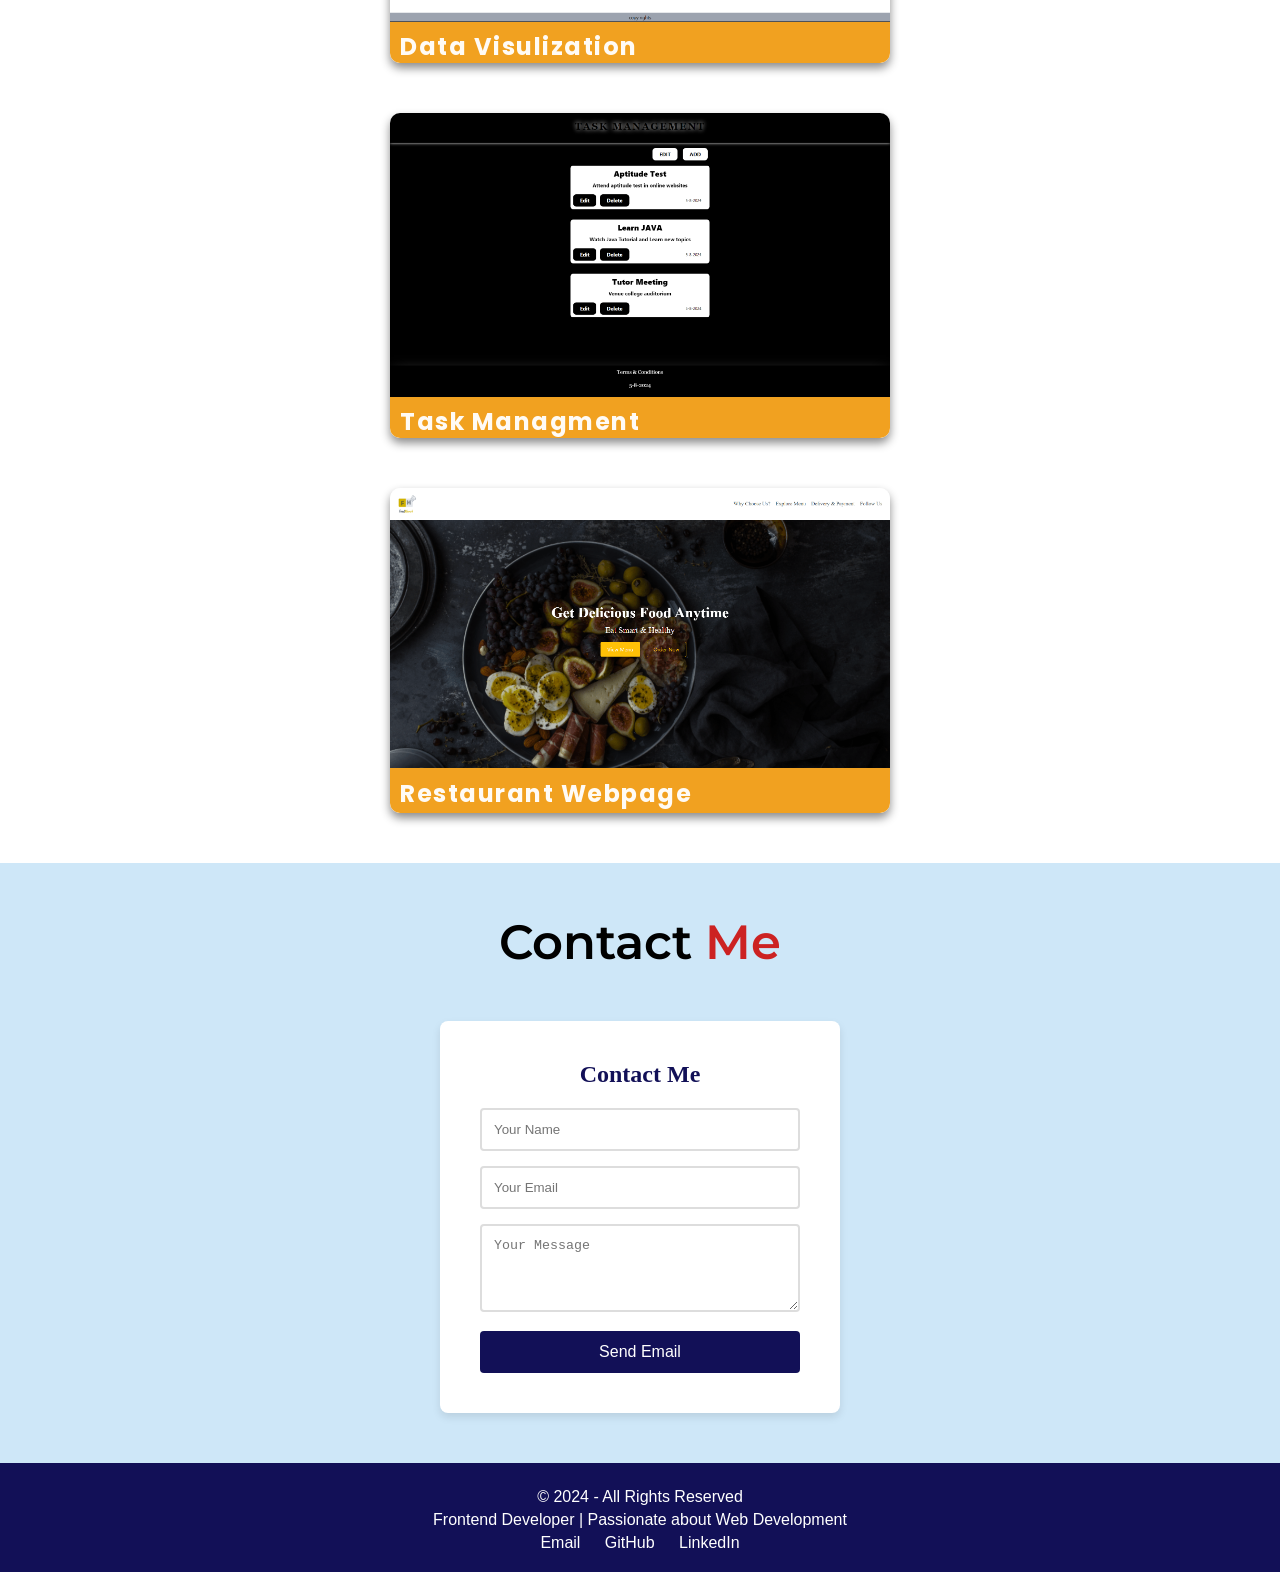
==== commit ae8d40e1: "uploading" ====
--- a/index.html
+++ b/index.html
@@ -3,382 +3,194 @@
 <head>
     <meta charset="UTF-8">
     <meta name="viewport" content="width=device-width, initial-scale=1.0">
-    <title>Subash-Portfolio</title>
-    <link rel="stylesheet" href="https://stackpath.bootstrapcdn.com/bootstrap/4.5.2/css/bootstrap.min.css" integrity="sha384-JcKb8q3iqJ61gNV9KGb8thSsNjpSL0n8PARn9HuZOnIxN0hoP+VmmDGMN5t9UJ0Z" crossorigin="anonymous"/>
-<script src="https://code.jquery.com/jquery-3.5.1.slim.min.js" integrity="sha384-DfXdz2htPH0lsSSs5nCTpuj/zy4C+OGpamoFVy38MVBnE+IbbVYUew+OrCXaRkfj" crossorigin="anonymous"></script>
-<script src="https://cdn.jsdelivr.net/npm/popper.js@1.16.1/dist/umd/popper.min.js" integrity="sha384-9/reFTGAW83EW2RDu2S0VKaIzap3H66lZH81PoYlFhbGU+6BZp6G7niu735Sk7lN" crossorigin="anonymous"></script>
-<script src="https://stackpath.bootstrapcdn.com/bootstrap/4.5.2/js/bootstrap.min.js" integrity="sha384-B4gt1jrGC7Jh4AgTPSdUtOBvfO8shuf57BaghqFfPlYxofvL8/KUEfYiJOMMV+rV" crossorigin="anonymous"></script>
-<link rel="stylesheet" type="text/css" href="index.css"/>
-<link rel="icon" href="https://img.freepik.com/free-photo/3d-rendering-kid-playing-digital-game_23-2150898496.jpg"/>
+    <title>Portfolio</title>
+    <script src="index.js" ></script>
+    <link rel="stylesheet" href="index.css" />
+    <link rel="icon" href="./assets/images/page-icon.jpg" />
+    <script src="https://kit.fontawesome.com/8d5e4c03ef.js" crossorigin="anonymous"></script>
+    <script src="https://unpkg.com/aos@2.3.1/dist/aos.js"></script>
+    <link href="https://unpkg.com/aos@2.3.1/dist/aos.css" rel="stylesheet">
 </head>
 <body>
-    <div class="nav-container">
-        <nav class="navbar navbar-expand-lg navbar-dark fixed-top custom_navbar">
-            <a class="navbar-brand" href="#">
-                <img src="https://img.freepik.com/free-photo/3d-rendering-kid-playing-digital-game_23-2150898496.jpg" class="logo" />
-            </a>
-            <button class="navbar-toggler" type="button" data-toggle="collapse" data-target="#navbarNavAltMarkup" aria-controls="navbarNavAltMarkup" aria-expanded="false" aria-label="Toggle navigation">
-                <span class="navbar-toggler-icon"></span>
-            </button>
-            <div class="collapse navbar-collapse" id="navbarNavAltMarkup">
-                <div class="navbar-nav ml-auto">
-                    <a class="nav-link " id="custom_nav_item1" href="#about-me">About me <span class="sr-only">(current)</span></a>
-                    <a class="nav-link " id="custom_nav_item2" href="#skills">Skills</a>
-                    <a class="nav-link " id="custom_nav_item3" href="#education">Education</a>
-                    <a class="nav-link " id="custom_nav_item4" href="#projects">Projects</a>
-                    <a class="nav-link " id="custom_nav_item5" href="#certifications">Cerfications</a>
+    <!-- Navbar Starts -->
+     
+    <div id="navbar">
+        <nav class="nav-container">
+            <a href="#" class="home"><p class="nav-title"><span>&lt;</span> Subash <span>/&gt;</span></p></a>
+            <ul id="nav-links-card" class="large-device-nav">
+                <li class="nav-links large-device-nav-links"><a href="#about">About</a></li>
+                <li class="nav-links large-device-nav-links"><a href="#skills">Skills</a></li>
+                <li class="nav-links large-device-nav-links"><a href="#projects">Projects</a></li>
+                <li class="nav-links large-device-nav-links"><a href="#contact">Contact</a></li>
+            </ul>
+           
+            <div id="hambuger" class="hambuger-icon" onclick="hambugerClicked()">
+                <div class="icon-one"></div>
+                <div class="icon-two"></div>
+                <div class="icon-three"></div>
+            </div>
+            
+        </nav>
+        <div id="mobile-nav" class="mobile-nav-card">
+            <ul class="mobile-nav-links-card">
+                <li class="nav-links"><a href="#about">About</a></li>
+                <li class="nav-links"><a href="#skills">Skills</a></li>
+                <li class="nav-links"><a href="#projects">Projects</a></li>
+                <li class="nav-links"><a href="#contact">Contact</a></li>
+            </ul>
+        </div>
+    
+    </div>
+
+    <!-- Navbar Ends -->
+
+    <!-- intro Starts -->
+    <div id="intro">
+        <div id="particles-js"></div>
+        <div class="intro-card">
+            <div class="intro-content"> 
+                <h1 data-aos="fade-right" >Hey There! <br/>  I'm <span>Subash</span></h1>
+                <div class="role-animation" data-aos="fade-right"><p class="">I am into &nbsp</p><p id="role"></p><p class="type-cursor">|</p></div>
+                <div class="intro-icons-card" data-aos="fade-right">
+                    <a class="icon-link" href="https://www.linkedin.com/in/subash003/" target="_blank" >
+                        <div class="intro-icon">
+                            <i class="fa-brands fa-linkedin-in icon"></i>
+                        </div>
+                    </a>
+                    <a class="icon-link" href="https://github.com/subash26003/" target="_blank" >
+                        <div class="intro-icon">
+                            <i class="fa-brands fa-github icon"></i>
+                        </div>
+                    </a>
+                    
+                    <a class="icon-link" href="https://www.instagram.com/s__u_b_a_s_h?igsh=MTQ1eWFlczBncXR1aw==" target="_blank" >
+                        <div class="intro-icon">
+                            <i class="fa-brands fa-instagram icon"></i>
+                        </div>
+                    </a>
+                    
                 </div>
+                <a href="#about">
+                    <button class="button-element about-me-btn about-me-btn" data-aos="fade-down"  data-aos-offset="50" >About me <i class="fa-regular fa-circle-down"></i></button>
+                </a>
             </div>
-        </nav>
-    </div>
-    <div class="about_me_container pt-5" id="about-me">
-        <div class="container-fluid">
-            <div class="row">
-                <div class="col-12 ">
-                    <div class="about_me_container_card text-center mt-5">
-                        <h1 class="about_me_container_heading mb-3">My-Portfolio</h1><hr class="image_line"/>
-                    </div>
-                </div>
-                <div class="col-12 col-md-6 d-flex flex-column justify-content-center">
-                    <div class="profile_image_container text-center  ">
-                        <div >
-                            <img src="https://res.cloudinary.com/dosxybcit/image/upload/v1709101081/Picsart_24-02-21_13-46-53-018_jkpbdu.jpg"
-                            class="profile_image mt-3 "/>
-                          
-                        </div>
-                    </div>
-                </div>
-                <div class="col-12 col-md-6 d-flex d-inline d-md-none flex-column justify-content-center">
-                    <div class="content_container text-center ">
-                        <h1 class="about_me_container_name mt-3">SUBASH S</h1>
-                        <p class="about_me_container_content mt-3">
-                            Student at Anna University | Fellow at NextWave | ECE Engineer | Web Developer<br/><br/>
-                            Contact : 9384656725 <br/> Mail : subashcat67@gmail.com<br/><br/>
-                            <svg xmlns="http://www.w3.org/2000/svg" width="16" height="16" fill="currentColor" class="bi bi-github " id="custom_icon1" viewBox="0 0 16 16">
-                                <path d="M8 0C3.58 0 0 3.58 0 8c0 3.54 2.29 6.53 5.47 7.59.4.07.55-.17.55-.38 0-.19-.01-.82-.01-1.49-2.01.37-2.53-.49-2.69-.94-.09-.23-.48-.94-.82-1.13-.28-.15-.68-.52-.01-.53.63-.01 1.08.58 1.23.82.72 1.21 1.87.87 2.33.66.07-.52.28-.87.51-1.07-1.78-.2-3.64-.89-3.64-3.95 0-.87.31-1.59.82-2.15-.08-.2-.36-1.02.08-2.12 0 0 .67-.21 2.2.82.64-.18 1.32-.27 2-.27s1.36.09 2 .27c1.53-1.04 2.2-.82 2.2-.82.44 1.1.16 1.92.08 2.12.51.56.82 1.27.82 2.15 0 3.07-1.87 3.75-3.65 3.95.29.25.54.73.54 1.48 0 1.07-.01 1.93-.01 2.2 0 .21.15.46.55.38A8.01 8.01 0 0 0 16 8c0-4.42-3.58-8-8-8"/>
-                            </svg> 
-                            <a href="https://github.com/subash26003" target="_blank" class="social_link" >github.com/subash26003 </a> | <br/>
-                            <svg xmlns="http://www.w3.org/2000/svg" width="16" height="16" fill="currentColor" class="bi bi-linkedin " id="custom_icon2" viewBox="0 0 16 16">
-                                <path d="M0 1.146C0 .513.526 0 1.175 0h13.65C15.474 0 16 .513 16 1.146v13.708c0 .633-.526 1.146-1.175 1.146H1.175C.526 16 0 15.487 0 14.854zm4.943 12.248V6.169H2.542v7.225zm-1.2-8.212c.837 0 1.358-.554 1.358-1.248-.015-.709-.52-1.248-1.342-1.248S2.4 3.226 2.4 3.934c0 .694.521 1.248 1.327 1.248zm4.908 8.212V9.359c0-.216.016-.432.08-.586.173-.431.568-.878 1.232-.878.869 0 1.216.662 1.216 1.634v3.865h2.401V9.25c0-2.22-1.184-3.252-2.764-3.252-1.274 0-1.845.7-2.165 1.193v.025h-.016l.016-.025V6.169h-2.4c.03.678 0 7.225 0 7.225z"/>
-                            </svg>
-                            <a href="https://www.linkedin.com/in/subash003/" target="_blank" class="social_link">linkedin.com/in/subash003</a>
-                        </p>
-                        
-                    </div>
-                </div>
-                <div class="col-12 col-md-6 d-none d-md-inline ">
-                    <div class="content_container ">
-                        <h1 class="about_me_container_name mt-3">SUBASH S</h1>
-                        <p class="about_me_container_content mt-3">
-                            Student at Anna University | Fellow at NextWave | ECE Engineer | Web Developer<br/><br/>
-                            Contact : 9384656725<br/> Mail : subashcat67@gmail.com<br/><br/>
-                            <svg xmlns="http://www.w3.org/2000/svg" width="16" height="16" fill="currentColor" class="bi bi-github " id="custom_icon1" viewBox="0 0 16 16">
-                                <path d="M8 0C3.58 0 0 3.58 0 8c0 3.54 2.29 6.53 5.47 7.59.4.07.55-.17.55-.38 0-.19-.01-.82-.01-1.49-2.01.37-2.53-.49-2.69-.94-.09-.23-.48-.94-.82-1.13-.28-.15-.68-.52-.01-.53.63-.01 1.08.58 1.23.82.72 1.21 1.87.87 2.33.66.07-.52.28-.87.51-1.07-1.78-.2-3.64-.89-3.64-3.95 0-.87.31-1.59.82-2.15-.08-.2-.36-1.02.08-2.12 0 0 .67-.21 2.2.82.64-.18 1.32-.27 2-.27s1.36.09 2 .27c1.53-1.04 2.2-.82 2.2-.82.44 1.1.16 1.92.08 2.12.51.56.82 1.27.82 2.15 0 3.07-1.87 3.75-3.65 3.95.29.25.54.73.54 1.48 0 1.07-.01 1.93-.01 2.2 0 .21.15.46.55.38A8.01 8.01 0 0 0 16 8c0-4.42-3.58-8-8-8"/>
-                            </svg> 
-                            <a href="https://github.com/subash26003" target="_blank" class="social_link">github.com/subash26003</a>
-                            <br/>
-                            <svg xmlns="http://www.w3.org/2000/svg" width="16" height="16" fill="currentColor" class="bi bi-linkedin " id="custom_icon2" viewBox="0 0 16 16">
-                                <path d="M0 1.146C0 .513.526 0 1.175 0h13.65C15.474 0 16 .513 16 1.146v13.708c0 .633-.526 1.146-1.175 1.146H1.175C.526 16 0 15.487 0 14.854zm4.943 12.248V6.169H2.542v7.225zm-1.2-8.212c.837 0 1.358-.554 1.358-1.248-.015-.709-.52-1.248-1.342-1.248S2.4 3.226 2.4 3.934c0 .694.521 1.248 1.327 1.248zm4.908 8.212V9.359c0-.216.016-.432.08-.586.173-.431.568-.878 1.232-.878.869 0 1.216.662 1.216 1.634v3.865h2.401V9.25c0-2.22-1.184-3.252-2.764-3.252-1.274 0-1.845.7-2.165 1.193v.025h-.016l.016-.025V6.169h-2.4c.03.678 0 7.225 0 7.225z"/>
-                            </svg>
-                            <a href="https://www.linkedin.com/in/subash003/" target="_blank" class="social_link">linkedin.com/in/subash003</a>
-                        </p>
-                        
-                    </div>
-                </div><hr class="container_end_line"/>
+            <div class="anime-image-card">
+                <img class="anime-boy-image" src="assets/images/anime-boy.jpg" alt="anime-boy" />
             </div>
         </div>
-                    
+        
     </div>
-    <div class="skills_container pt-5 " id="skills">
-        <div class="container-fluid">
-            <div class="row">
-                <div class="col-12">
-                    <div class="skills_heading_container ">
-                        <h1 class="skills_container_heading">Skills</h1>
-                    </div>
-                </div>
-                <div class="col-6 col-md-3">
-                    <div class="skill_card shadow text-center w-100 p-3 mt-5">
-                        <img src="https://res.cloudinary.com/dosxybcit/image/upload/v1708228481/my-folder/rautzx9sny5u0npd01dl.png"
-                        class="skill_image w-50 mt-3"/>
-                        <p class="skill_name mt-3">HTML5</p>
-                    </div>
-                </div>
-                <div class="col-6 col-md-3">
-                    <div class="skill_card shadow text-center w-100 p-3 mt-5">
-                        <img src="https://res.cloudinary.com/dosxybcit/image/upload/v1708228481/my-folder/cz9lpg2atgreiuyjkeog.png"
-                        class="skill_image w-50 mt-3"/>
-                        <p class="skill_name mt-3">CSS</p>
-                    </div>
-                </div>
-                <div class="col-6 col-md-3">
-                    <div class="skill_card shadow text-center w-100 p-3 mt-5">
-                        <img src="https://res.cloudinary.com/dosxybcit/image/upload/v1708230706/javaScript_byf4fl.png"
-                        class="skill_image w-50 mt-3"/>
-                        <p class="skill_name mt-3">JAVASCRIPT</p>
-                    </div>
-                </div>
-                <div class="col-6 col-md-3">
-                    <div class="skill_card shadow text-center w-100 p-3 mt-5">
-                        <img src="https://res.cloudinary.com/dosxybcit/image/upload/v1708228481/my-folder/ty9epuqvzopspgmwtf0n.png"
-                        class="skill_image w-50 mt-3"/>
-                        <p class="skill_name mt-3">BOOTSTRAP</p>
-                    </div>
-                </div>
-                <div class="col-6 col-md-3">
-                    <div class="skill_card shadow text-center w-100 p-3 mt-5">
-                        <img src="https://res.cloudinary.com/dosxybcit/image/upload/v1708230705/java_226777_ggpgdx.png"
-                        class="skill_image w-50 mt-3"/>
-                        <p class="skill_name mt-3">JAVA</p>
-                    </div>
-                </div>
-                <div class="col-6 col-md-3">
-                    <div class="skill_card shadow text-center w-100 p-3 mt-5">
-                        <img src="https://res.cloudinary.com/dosxybcit/image/upload/v1708230705/python_5968350_i9aflz.png"
-                        class="skill_image w-50 mt-3"/>
-                        <p class="skill_name mt-3">PYTHON</p>
-                    </div>
-                </div>
-                <div class="col-6 col-md-3">
-                    <div class="skill_card shadow text-center w-100 p-3 mt-5">
-                        <img src="https://www.pngkit.com/png/detail/101-1010012_c-programming-icon-c-programming-language-logo.png"
-                        class="skill_image w-50 mt-3"/>
-                        <p class="skill_name mt-3 mb-0">C</p>
-                    </div>
-                </div>
-                <div class="col-6 col-md-3">
-                    <div class="skill_card shadow text-center w-100 p-3 mt-5">
-                        <img src="https://res.cloudinary.com/dosxybcit/image/upload/v1708230705/cpu_6508180_dvqlmz.png"
-                        class="skill_image w-50 mt-3"/>
-                        <p class="skill_name mt-3">EMBEDDED sys</p>
-                    </div>
-                </div><hr class="container_end_line mt-5"/>
+    <!-- intro Ends -->
+
+    <!-- About Starts -->
+
+    <div id="about">
+        <p class="about-title"><i class="fa-solid fa-user"></i>  About <span>Me</span></p>
+        <div class="about-outer-container">
+            <div class="profile-image-card">
+                <img class="profile-image " src="assets/images/anime-boy.jpg" />
             </div>
-        </div>
-    </div>
-    <div class="edu_container pt-5 " id="education">
-       <div class="container-fluid">
-          <div class="row">
-            <div class="col-12">
-                <div class="edu_heading_container mb-3">
-                    <h1 class="edu_heading">
-                          Education
-                    </h1>
-                </div>
-            </div>
-            <div class="col-12 col-md-4 mb-3">
-                <div class="graduation_container shadow text-center mt-4 p-3">
-                    <h1 class="graduation_name">Schooling</h1>
-                    <p class="graguation_content">
-                        I completed my SSLC at Government High School in Vilamber, my hometown, securing the 5th position overall.
-                         Subsequently, I pursued my 12th-grade education at Mount Carmel School in Kallackurichi, where I achieved the 3rd rank in the campus with an impressive score of 93.5%. 
-                         Throughout my schooling, I actively participated in sports such as Carrom and Kabbadi, and proudly clinched the Jonnel level winner cup in Carrom.
-                          These experiences have not only enhanced my academic achievements but also nurtured my passion for sports.
-                    </p>
-                </div>
-            </div>
-            <div class="col-12 col-md-4 mb-3">
-                <div class="graduation_container shadow text-center mt-4 p-3">
-                    <h1 class="graduation_name">Engineering</h1>
-                    <p class="graguation_content">
-                        "I am currently in my 3rd year of B.E. Electronics and Communication Engineering at ANNA University Regional Campus, Coimbatore.
-                         Over the past three years, I've completed 2 projects in ECE and 1 in Web development, showcasing my versatility. 
-                         Despite my ECE focus, I've chosen a career path in Web development. With a commendable academic CGPA of 8.00 and no arrears, I balance my studies with extracurricular activities. 
-                         Notably, I achieved the overall campus winner title in Carrom last year, highlighting my prowess in both academics and sports. 
-                         This multifaceted approach reflects my dedication to diverse interests and skills."
-                    </p>
-                </div>
-            </div>
-            <div class="col-12 col-md-4 mb-3">
-                <div class="graduation_container shadow text-center mt-4 p-3">
-                    <h1 class="graduation_name">NextWave</h1>
-                    <p class="graguation_content">
-                        I recently joined NextWave, an online platform dedicated to enhancing IT skills. Over the past month, I actively engaged in learning HTML5, CSS, and Bootstrap through the platform. 
-                        Completing numerous assignments and tests conducted by NextWave has significantly bolstered my proficiency.
-                         Armed with this knowledge, I can now adeptly design various types of static and responsive web pages. 
-                         The hands-on experience and structured curriculum at NextWave have provided me with a solid foundation, empowering me to apply my newfound skills effectively in the dynamic field of web development.
-                    </p>
-                </div>
-            </div><hr class="container_end_line mt-5"/>
-          </div>
-       </div>
-    </div>
-    <div class="projects_container pt-5" id="projects">
-        <div class="container-fluid">
-            <div class="row">
-                <div class="col-12">
-                    <h1 class="project_heading">Projects</h1>
-                </div>
-            </div>
-        </div>
-    </div>
-    <div class="projects_container" >
-         <div class="container">
-            <div class="row">
-                <div class="col-12 col-md-6">
-                    <div class="project_card mt-5 mb-3">
-                        <div class="project_image_container">
-                            <a href="Static-projects/staticprojects.html"  target="_blank"> 
-                                <img src="https://img.freepik.com/free-photo/programming-background-collage_23-2149901783.jpg"
-                                class="w-100"/>
-                            </a>
-                        </div>
-                        <div class="project_content_card p-3 ">
-                            <h1 class="project_card_title">Static Webpages</h1>
-                            <p class="project_card_content">As a dedicated web developer, I've crafted numerous static webpages using HTML5, CSS, and Bootstrap.
-                                 Each project reflects my commitment to clean design and user experience, showcasing my skills and passion for web development.</p>
-                            <p class="disclimer">
-                                Disclimer : <span class="disclimer_content">Use mobile phone or adjust your screen for better experience.</span>
-                            </p><br/>
-                            <p class="explore_text"> --> click the image to explore <--</p>
-                        </div>
-                    </div>
-                </div>
-                <div class="col-12 col-md-6">
-                    <div class="project_card mt-5 mb-3">
-                        <div class="project_image_container">
-                            <a href="Resp-projects\respprojects.html" target="_blank"> 
-                                <img src="https://img.freepik.com/free-vector/gradient-responsive-website-design_23-2149565897.jpg"
-                                class="w-100"/>
-                            </a>
-                        </div>
-                        <div class="project_content_card p-3 ">
-                            <h1 class="project_card_title">Responsive Webpages</h1>
-                            <p class="project_card_content">As a dedicated web developer, I've crafted numerous Responsive webpages using HTML5, CSS, and Bootstrap.
-                                 Each project reflects my commitment to clean design and user experience, showcasing my skills and passion for web development.</p>
-                            <p class="disclimer">
-                                Disclimer : <span class="disclimer_content">This webpages adoptable for any type of devices </span>
-                            </p>
-                            <p class="explore_text"> --> click the image to explore <--</p>
-                        </div>
-                    </div>
-                </div>
-            </div>
-         </div>
-    </div>
-   
-    <div class="certificate_container pb-5" id="certifications">
-        <div class="container-fluid">
-            <div class="row"><hr class="container_end_line "/>
-                <div class="col-12">
-                    <div class="col-12">
-                        <h1 class="certificate_container_heading">Certifications</h1>
-                    </div>
-                </div>
-            </div>
-        </div>
-        <div class="container ">
-            <div class="row">
-                <div class="col-12 col-md-6  ">
-                    <div class="certificate_card text-center mt-5">
-                         <img src="https://analyticsdrift.com/wp-content/uploads/2021/05/Coursera-Free-Course-For-India.jpg"
-                         class="certificate_provider "/>
-                         <p class="certification_content mt-3">
-                            I have successfully completed an eight-week "<span class="certification_content_highlights">Introduction to Web Development</span>" course on Coursera, focusing on HTML, CSS, and Javascript. 
-                            I have showcased my final project on Github, demonstrating practical skills acquired during the course. 
-                            Please review my project, and I appreciate any feedback to enhance my coding proficiency.
-                         </p>
-                         <a href="https://coursera-certificate-images.s3.amazonaws.com/8J5ZLXHR6R2B" target="_blank" class="certificate_link">View Certificate
-                            <svg xmlns="http://www.w3.org/2000/svg" width="16" height="16" fill="currentColor" class="bi bi-arrow-right" viewBox="0 0 16 16">
-                                <path fill-rule="evenodd" d="M1 8a.5.5 0 0 1 .5-.5h11.793l-3.147-3.146a.5.5 0 0 1 .708-.708l4 4a.5.5 0 0 1 0 .708l-4 4a.5.5 0 0 1-.708-.708L13.293 8.5H1.5A.5.5 0 0 1 1 8"/>
-                              </svg>
-                         </a>
-                    </div>
-                </div>
-                
-                <div class="col-12 col-md-6  ">
-                    <div class="certificate_card text-center mt-5">
-                         <img src="https://www.simplilearn.com/ice9/assets/SkillUp-by-Simplilearn-logo-2.png"
-                         class="certificate_provider "/>
-                         <p class="certification_content mt-3">
-                            I have successfully completed an eight-week "<span class="certification_content_highlights">Python for Beginners </span>" course on Simplilearn, focusing on basics of Python.
-                            I have acquired practical skills  during the course. 
-                            I appreciate any feedback to enhance my coding proficiency.
-                         </p>
-                         <a href="https://certificates.simplicdn.net/share/4815085_1706696098.pdf" target="_blank" class="certificate_link">View Certificate
-                            <svg xmlns="http://www.w3.org/2000/svg" width="16" height="16" fill="currentColor" class="bi bi-arrow-right" viewBox="0 0 16 16">
-                                <path fill-rule="evenodd" d="M1 8a.5.5 0 0 1 .5-.5h11.793l-3.147-3.146a.5.5 0 0 1 .708-.708l4 4a.5.5 0 0 1 0 .708l-4 4a.5.5 0 0 1-.708-.708L13.293 8.5H1.5A.5.5 0 0 1 1 8"/>
-                              </svg>
-                         </a>
-                    </div>
-                </div>
-                
-                <div class="col-12 col-md-6">
-                    <div class="certificate_card text-center mt-5">
-                         <img src="https://res.cloudinary.com/dosxybcit/image/upload/v1709013167/Edtech-startup-NxtWave-1_bdwdzn.webp"
-                         class="certificate_provider "/>
-                         <p class="certification_content mt-3">
-                            I have successfully completed an Four-week "<span class="certification_content_highlights">BUILD YOUR OWN STATIC WEBSITE</span>" course on NXTWAVE, focusing on HTML,CSS and BOOTSTRAP.
-                            I have acquired practical skills  during the course. 
-                            I appreciate any feedback to enhance my coding proficiency.
-                         </p>
-                         <a href="https://certificates.ccbp.in/academy/static-website?id=HTDUQXHXZF" target="_blank" class="certificate_link">View Certificate
-                            <svg xmlns="http://www.w3.org/2000/svg" width="16" height="16" fill="currentColor" class="bi bi-arrow-right" viewBox="0 0 16 16">
-                                <path fill-rule="evenodd" d="M1 8a.5.5 0 0 1 .5-.5h11.793l-3.147-3.146a.5.5 0 0 1 .708-.708l4 4a.5.5 0 0 1 0 .708l-4 4a.5.5 0 0 1-.708-.708L13.293 8.5H1.5A.5.5 0 0 1 1 8"/>
-                              </svg>
-                         </a>
-                    </div>
+            <div class="about-content-card">
+                <div>
+                    <p class="about-my-name" data-aos="fade-down" data-aos-offset="50">I'm <span>Subash</span></p>
+                    <p class="about-my-role" data-aos="fade-down" data-aos-offset="50" >Frontend Developer</p>
+                    <p class="about-objective" data-aos="fade-down" data-aos-offset="50" >I’m a passionate web developer skilled in React, Tailwind CSS, and data visualization. With hands-on experience in building dynamic, responsive websites, I strive to create seamless user experiences. I’m always eager to learn new technologies and take on challenges that help me grow as a developer.</p>
+                    <p class="about-my-email" data-aos="fade-down" data-aos-offset="50" >Email: <span>subashcat67@gmail.com</span></p>
+                    <p class="about-my-place" data-aos="fade-down" data-aos-offset="50" >Place: <span>Coimbatore, Tamilnadu</span></p>
+                    <a href="https://drive.google.com/file/d/1BG0RqY17VNMXfSzabGQYb8Xldjoyg4e-/view?usp=drive_link" target="_blank">
+                        <button class="button-element about-resume-btn" data-aos="fade-down"  data-aos-offset="50" >Resume <i class="fa-solid fa-chevron-right"></i></button>
+                    </a>
                 </div>
                 
             </div>
         </div>
     </div>
-    <div class="recom pb-5">
-        <div class="container-fluid">
-            <div class="row"><hr class="container_end_line "/>
-                <div class="col-12">
-                    <h1 class="recom_title">Recommendation</h1>
-                </div>
-            </div>
-        </div>
-        <div class="container">
-            <div class="row">
-               
-                <div class="col-12 col-md-6">
-                    <div class="recom_card shadow ">
-                        <p class="recom_content">Stay committed to continuous learning. The field of technology evolves rapidly, and new tools, languages, and frameworks emerge regularly. Keep yourself updated with the latest industry trends, best practices, and technologies. Engage in online courses, attend workshops, and read relevant blogs to expand your knowledge and skill set. </p>
-                    </div>
-                </div>
-                <div class="col-12 col-md-6">
-                    <div class="recom_card shadow " id="recom_card2">
-                        <p class="recom_content">Communication is a critical skill for developers. Whether working in a team or communicating with clients, being able to articulate ideas, discuss technical concepts, and provide updates on progress is essential. Clear and effective communication helps avoid misunderstandings, promotes collaboration, and contributes to a positive work environment. </p>
-                    </div>
-                </div>
-                <div class="col-12 ">
-                    <div class="leave_reccom">
-                        <h1 class="leave_reccom_title mb-5">Leave a Recommendation</h1>
-                        <input type="text" placeholder="Name(optional)" class="name_ip"/><br/>
-                        <textarea placeholder="Message" id="recommendation" class="txt_ip" ></textarea><br/>
-                        
-                        <button type="button" class="btn btn-primary submit_button" onclick="submit()"  data-toggle="modal" data-target="#exampleModal">
-                            Submit
-                        </button>
-                        
-                        
-                        <div class="modal fade" id="exampleModal" tabindex="-1" aria-labelledby="exampleModalLabel" aria-hidden="true">
-                            <div class="modal-dialog">
-                            <div class="modal-content">
-                                <div class="modal-header">
-                                <h5 class="modal-title" id="exampleModalLabel"></h5>
-                                <button type="button" class="close" data-dismiss="modal" aria-label="Close">
-                                    <span aria-hidden="true">&times;</span>
-                                </button>
-                                </div>
-                                <div class="modal-body">
-                                 <h1>Thanks for your Recommendation</h1>
-                                </div>
-                                <div class="modal-footer">
-                                <button type="button" class="btn btn-secondary" data-dismiss="modal">Close</button>
-                                </div>
-                            </div>
-                            </div>
-                        </div>
-                        
-                    </div>
-                </div>
-            </div>
+
+    <!-- About Ends -->
+
+    <!-- Skills Start -->
+    <div id="skills">
+        <p class="skills-title"><i class="fa-solid fa-code"></i> My <span>Skills</span></p>
+        <div id="skills-container" class="skills-container" >
+            <!-- <div class="skill-card">
+                <img class="skills-logo" src="assets/skills-images/java-logo.png" />
+                <p>JAVA</p>
+            </div> -->
         </div>
     </div>
+    <!-- Skills End -->
+
+    <!-- Projects Starts -->
+    <div id="projects">
+        <p class="projects-title"><i class="fa-solid fa-folder"></i> My <span>Projects</span></p>
+        <div id="projects-container" class="projects-container">
+            <!-- <div class="projects-card" >
+                <img src="assets/images/projects-image/DataAnalytics.png" />
+
+                <div class="project-dropup">
+                    <p class="project-name">Restaurant webpage</p>
+                    <p class="project-content">A Responsive Landing Page using HTML5, CSS, Bootstrap.</p>
+                    <div class="projects-icon-card">
+                        <a href="https://subash26003.github.io/Restaurant-website/" target="_blank">
+                            <div class="project-code-icon">
+                                View
+                                <i class="fa-regular fa-eye"></i>
+                            </div>
+                        </a>
+                        <a href="https://github.com/subash26003/Restaurant-website" target="_blank">
+                            <div class="project-code-icon">
+                                Code
+                                <i class="fa-solid fa-code"></i>
+                            </div>
+                        </a>
+                    </div> 
+                </div>
+            </div> -->
+        </div>
+    </div>
+    <!-- Projects Ends -->
+
+    <!-- Contact section Starts -->
+
+    <div id="contact">
+        <p class="projects-title"><i class="fa-solid fa-headset"></i>
+            Contact<span> Me</span></p>
+        
+            <div class="contact-container">
+                <h2>Contact Me</h2>
+                <form id="contactForm">
+                  <input type="text" id="name" placeholder="Your Name" required>
+                  <input type="email" id="email" placeholder="Your Email" required>
+                  <textarea id="message" rows="4" placeholder="Your Message" required></textarea>
+                  <button type="button" onclick="sendEmail()">Send Email</button>
+                </form>
+              </div>
+    </div>
+
+    <!-- Contact Ends -->
+
+    <footer>
+        <p>© 2024 - All Rights Reserved</p>
+        <p>Frontend Developer | Passionate about Web Development</p>
+        <div class="footer-links">
+          <a href="mailto:subashcat67@gmail.com">Email</a>
+          <a href="https://github.com/your-github-profile" target="_blank">GitHub</a>
+          <a href="https://www.linkedin.com/in/your-linkedin-profile" target="_blank">LinkedIn</a>
+        </div>
+      </footer>
+  
+
     <script src="index.js"></script>
+    <script src="JsFiles/animatedTitle.js" ></script>
+    <script  src="particles.js" ></script>
+    <script src="app.js" ></script>
+   
+    <script>
+        AOS.init({
+            once: false,
+        });
+    
+    </script>
+
 </body>
-</html>
+</html>
--- a/index.css
+++ b/index.css
@@ -1,276 +1,889 @@
-/* navbar */
-
-.custom_navbar{
-    background-image:linear-gradient(to right,#006494,#006DA4);
-}
+@import url('https://fonts.googleapis.com/css2?family=Montserrat:wght@400;700&family=Roboto:wght@400;700&family=Lora:wght@400;700&family=Poppins:wght@400;700&display=swap');
+
+*{
+    margin: 0;
+    padding: 0;
+    box-sizing: border-box;
+    scroll-behavior: smooth;   
+}
+
+:root{
+    --White : rgba(255, 255, 255, 0.957);
+    --Aqua :rgb(0, 0, 0);
+    --Coral: #FF7F50;
+    --Dark:#000000;
+    --Blue : rgb(18, 16, 87);
+    --Red:#CC2222;
+    --Pointer:url("assets/icon/hand-pointer.png");
+}
+
+body{
+    background-color: var(--White);
+    cursor: url('assets/icon/custom-cursor.png'),auto;
+    scroll-behavior: smooth;
+}
+
+::-webkit-scrollbar{
+    width: 10px;
+    background-color: rgb(254, 192, 255);
+}
+::-webkit-scrollbar-thumb{
+    border-radius: 5px;
+    background-color: var(--Blue);
+}
+
+
+
+/* ---------------------Navbar section starts */
+
+
+#navbar{
+    position: fixed;
+    top: 0;
+    left: 0;
+    width: 100vw;
+    z-index: 1000;
+}
+
+.nav-title{
+    font-size: 2rem;
+    font-family: "Poppins" ,sans-serif;
+    font-weight: bolder;
+    color: var(--Blue);
+}
+
+.nav-title span{
+    font-family: "Roboto" ,sans-serif;
+}
+.home{
+    text-decoration: none;
+}
+.home:hover{
+    cursor: var(--Pointer) , auto;
+}
+
+.nav-container{
+    display: flex;
+    justify-content: space-between;
+    align-items: center;
+    padding: 10px 30px;
+    background: var(--White);/* Increased whiteness */
+    box-shadow: 0px 5px 10px rgba(0, 0, 0, 0.253);
+    backdrop-filter: blur(10px); /* Blur effect */
+    -webkit-backdrop-filter: blur(10px); /* Safari support */
+    border: 1px solid rgba(255, 255, 255, 0.5); /* Lighter border */
+    z-index: 100;
+    position: relative;
+}
+/* Mobile Nav */
+
+
+.hambuger-icon{
+    width: 35px;
+    height: 40px;
+}
+.hambuger-icon:hover,.hambuger-icon:focus{
+    cursor: pointer;
+    cursor: var(--Pointer),auto;
+}
+
+.hambuger-icon div{
+    padding: 2.5px;
+    background-color: var(--Dark);
+    margin: 5px 0px;
+    transition: all .25s;
+}
+.hambuger-icon div:hover{
+    cursor: var(--Pointer),auto;
+}
+.cross{
+    .icon-one{
+        transform: rotate(45deg) translateY(5px) translateX(2px);
+    }
+    .icon-two{
+        transform: rotate(-45deg)  translateY(-5px) translateX(2px);
+    }
+    .icon-three{
+        transform: rotateX(90deg);
+    }
+}
+
+
+.mobile-nav-card{
+    display: none;
+    justify-content: center;
+    overflow: hidden;
+}
+.mobile-nav-card{
+    background-color: var(--White);
+    animation: mobile-nav .5s linear 0s 1 forwards normal;
+}
+.mobile-nav-links-card li {
+    text-align: center;
+    margin: 10px;
+}
+
+@keyframes  mobile-nav {
+    0%{
+        transform: translateY(-100px);
+    }
+    100%{
+        transform: translateY(0);
+}
+}
+
+.show-nav{
+    display: flex;
+}
+
+
+/* ------------------------------------------------------------------------------------------*/
+.large-device-nav{
+    list-style-type: none;
+    display: none;
+}
+
+
+.nav-links a {
+    text-decoration: none;
+    font-weight: 600;
+    color:var(--Aqua);
+    font-family: 'Poppins', sans-serif;
+    font-size: 1.2rem;
+    letter-spacing: 1px;
+    transition: all .25s;
+}
+
+
+.nav-links{
+    transition: all .25s;
+    animation: type 1s ease-in-out 0s 1 forwards normal;
+    list-style-type: none;
+}
+.large-device-nav-links:hover{
+    text-decoration: underline;
+    text-underline-offset: 20px;
+}
+.nav-links:hover{
+    font-size: 2rem;
+    color: rgba(0, 0, 255, 0.916);
+    a{
+        color: rgba(0, 0, 255, 0.916);
+        font-weight:bold;
+        cursor: var(--Pointer),auto;
+    }
     
-.logo {
-    height: 75px;
-    width: 75px;
+    
+}
+
+@media screen and (min-width:768px){
+    .nav-container{
+        justify-content: space-around;
+        padding: 10px 0px;
+    }
+    .large-device-nav{
+        display: flex;
+        align-items: center;
+        justify-content: space-between ;
+        gap: 20px;
+    }
+    .mobile-nav-card , .hambuger-icon{
+        display: none;
+    }
+}
+
+/* --------------- Navabar section ends --------------------------- */
+
+/*---------------- Intro section Starts ---------------------*/
+
+#particles-js{
+    background-color: #00000009;
+    position: absolute;
+    top: 0;
+    left: 0;
+    height: 100%;
+    width: 100%;
+}
+
+#intro{
+    background-color: var(--White);
+    margin-top: 50px;
+}
+
+.intro-card{
+    display: flex;
+    flex-direction: column;
+    justify-content: center;
+    align-items: center;
+    min-height:100vh;
+}
+
+.intro-content{
+    position: relative;
     padding: 10px;
-    border-radius:40px;
-}
-
-#custom_nav_item1 {
-    color: #ffffff;
+    min-width: 100%;
+    font-family: "Poppins",sans-serif;
+    order:0;
+    text-align: left;
+    display: flex;
+    flex-direction: column;
+    justify-content: center;
+    align-items: center;
+}
+.intro-content h1{
+    color: var(--Blue);
+    margin-bottom: 20px;
+    font-size:3.5rem;
+}
+.intro-content h1 span{
+    color: var(--Coral);
+}
+.role-animation{
+    display: flex;
+}
+.role-animation p{
+    font-size: 1.5rem;
+    color: var(--Dark);
+    font-family: "Poppins",sans-serif;
+    font-weight: bold;
+}
+#role{
+    color: var(--Red);
+}
+.type-cursor{
+    color: var(--Dark) !important;
+    font-weight: bold;
+}
+.intro-intro{
+    font-family: 'Montserrat' , sans-serif ;
+    font-weight: lighter;
+    text-align: left;
+    margin-top: 10px;
+    color: var(--Blue);
+}
+
+.intro-icons-card{
+    display: flex;
+    gap:20px;
+    margin-top: 20px;
+}
+
+.intro-icon{
+    padding: 10px;
+    border-radius: 50%;
+    height: 50px;
+    width:  50px;
+    display: flex;
+    justify-content: center;
+    align-items: center;
+    transition: all .5s;
+    cursor: pointer;
+}
+
+.intro-icon{
+    font-size: 20px;
+    color: aqua;
+    background-color:  #0e0e0e;
+    transition: all .5s;
+}
+.icon-link{
+    text-decoration: none;
+}
+.about-me-btn{
+    margin-top: 25px
+}
+.about-me-btn i{
+    font-size: 1.25rem;
+}
+.intro-icon:hover{
+    background-color: #0685da;
+    cursor: var(--Pointer) ,auto;
+    .icon{
+        color: white;
+    }
+}
+.anime-image-card{
+    order: -1;
+    width: 50vw;
+}
+.anime-boy-image{
+    position: relative;
+    width:100%;
+    border-radius: 50%;
+    box-shadow: 0px 10px 18px rgba(0,0,0, 0.6) ;
+    transition: all .5s;
+}
+.anime-boy-image:hover{
+    box-shadow: 0px 0px 20px 4px rgba(48, 68, 247, 0.8) ;
+}
+@media only screen and (orientation: portrait) {
+    .intro-content h1{
+        font-size: 2rem !important;
+    }
+    .role-animation p{
+        font-size: 1rem;
+    }
+}
+
+@media screen and (min-width:768px) {
+    .intro-card{
+        display: flex;
+        flex-direction: row;
+        justify-content:space-around;
+        align-items: center;
+        min-height:100vh;
+    }
+    .intro-content{
+        min-width: 50%;
+        margin-left: 100px;
+        display: block;
+    }
+    .anime-image-card{
+        order:2
+    }
+    .anime-image-card{
+        width: 25vw;
+    }
     
-    font-weight:bold;
-}
-
-#custom_nav_item2 {
-    color: #ffffff;
+}
+
+/*------------------------------ Intro Section Ends ------------------------------ */
+
+/* -------------------------------- About Section Starts -------------------------  */
+
+#about{
+    background-color: var(--White);
+    min-height:100vh;
+    max-width: 100vw;
+    scroll-margin: 50px;
+    scroll-behavior: smooth;   
+}
+.about-title{
+    font-size: 3rem;
+    font-family: 'Montserrat' , sans-serif;
+    font-weight: 600;
+    text-align: center;
+    padding-top: 75px;
+    padding-bottom:0px ;
+}
+.about-title i{
+    font-size: 2.75rem;
+    transform: translateY(-2px);
+}
+.about-title span{
+    color: var(--Red);
+}
+.about-outer-container{
+    display: flex;
+    flex-direction: column;
+    justify-content: center;
+    align-items: center;
+    padding: 50px;
+    overflow: hidden;
+    gap:30px;
+    min-height: 70vh;
+}
+
+.profile-image-card{
+    flex-grow: 1;
+    display: flex;
+    justify-content: center;
+}
+.profile-image{
+    width: 300px;
+    height:400px;
+    filter: grayscale(1);
+    border-radius: 25px;
+    transition: all 1s;
+}
+
+.profile-image:hover{
+    filter: grayscale(0);
+}
+
+.about-content-card{
+    flex-grow: 2;
+    width:300px;
+    display: flex;
+    justify-content: center;
+    margin: auto;
+    width: 100%;
+}
+.about-content-card div{ 
+    /* margin-top: 25px; */
+    word-wrap: wrap;
+    text-align: center;
     
-    font-weight:bold;
-}
-
-#custom_nav_item3 {
-    color: #ffffff;
+}
+.about-content-card p{
+    color: var(--Blue);
+    font-family: 'Poppins' , sans-serif;
+   
+}
+.about-my-name{
+    font-size: 2.5rem;
+    display: inline;
+    font-family: 'Roboto' , sans-serif;
+    font-weight: bolder;
+}
+.about-my-name span{
+    color: var(--Red);
+}
+.about-my-role{
+    margin-bottom: 20px;
+    font-weight: bold;
+    color: #000000 !important;
+}
+@media only screen and (orientation: portrait){
+    .about-my-name{
+        font-size: 2rem;
+    }
+    .about-objective{
+        font-size: .75rem;
+        text-align: justify;
+    }
+    .profile-image{
+        width: 200px;
+        height: 250px;
+    }
+    .about-my-email,.about-my-place{
+        font-size: .75rem;
+    }
+}
+
+.about-objective{
+    color: #000000 !important;
+}
+.about-my-email,.about-my-place{
+    font-weight:600;
+    margin: 20px 0px;
+    margin-bottom: 5px;
+    color: #000000 !important;
+}
+.about-my-place{
+    margin-top: 0px !important;
+}
+
+.about-my-email span,.about-my-place span{
+    font-weight: 500;
+    color:var(--Blue);
+}
+.button-element{
+    font-family: 'Roboto';
+    padding: 15px 30px;
+    background-image:linear-gradient(rgba(0, 0, 255, 0.916) , rgba(0, 0, 255, 0.89));
+    outline: 0px;
+    border: 0px;
+    border-radius:7px;
+    color: var(--White);
+    font-weight: bold;
+    font-size: 1.25rem;
+    box-shadow: 0px 2px 10px 2px rgba(0, 89, 255, 0.598);
+    transition: all .5s !important;
+}
+.button-element:hover{
+    box-shadow: 0px 2px 10px 2px rgba(0, 89, 255, 0.906);
+    cursor: var(--Pointer) ,auto;
+    letter-spacing: 2px;
+}
+.about-resume-btn{
+    margin-top: 20px;
+}
+.about-resume-btn i{
+    font-size: 1rem;
+}
+
+@media screen and (min-width: 1084px) {
+    .about-outer-container{
+        display: flex;
+        flex-direction: row;
+        justify-content: center;
+        gap:100px;
+        padding: 50px;
+        overflow: hidden;
+    }
+    .profile-image-card{
+        min-width: 40vw;
+        flex-grow: 2;
+        display: flex;
+        justify-content: end;
+    }
+    .about-content-card div{ 
+        word-wrap: wrap;
+        text-align: left; 
+    }
+    
+}
+
+
+@media screen and (min-width:1026px) {
+    .profile-image{
+        width:350px !important;
+        height: 400px;
+    }
+}
+
+/* About section ends */
+
+/* --------------------- Skills section starts ------------------------- */
+
+#skills{
+    background-color: var(--Blue);
+    border-radius: 20px;
+    min-height:100vh;
+    scroll-margin: 50px;
+    padding: 50px ;
+    
+}
+.skills-title{
+    font-size: 3rem;
+    font-family: 'Montserrat' , sans-serif;
+    font-weight: 600;
+    text-align: center;
+    padding-bottom: 50px;
+    color: var(--White);
+}
+
+
+.skills-title i{
+    font-size: 2.75rem;
+    transform: translateY(-2px);
+}
+.skills-title span{
+    color: var(--Red);
+}
+
+.skills-container{
+    display: flex;
+    justify-content: center;
+    /* padding: 0px 50px; */
+    width:100%;
+    gap:50px;
+    flex-wrap: wrap; 
+    flex-grow: 1;
+}
+
+.skill-card{
+    display: flex;
+    flex-direction: column;
+    justify-content: center;
+    align-items: center;
+    gap: 10px;
+    background-color:rgba(0, 0, 0, 0.708); 
+    width: 150px;
+    height: 150px;
+    border-radius: 10px;
+    transition: all 0.25s;
+    /* box-shadow: 0px 0px 10px 1px #0000002c; */
+    box-shadow: 0px 4px 6px rgba(0, 0, 0, 0.2);
+    padding: 20px;
+}
+
+.skill-card:hover{
+    box-shadow: 0px 0px 10px 1px rgba(0, 0, 255, 0.158);
+    /* background-color:rgba(0, 0, 255, 0.119) ; */
+}
+
+.skill-card img{
+    width: 50px;
+    height: auto;
+}
+
+.skill-card p{
+    color:var(--White);
+    font-family: 'Roboto' , sans-serif;
+    font-weight: 500;
+    font-size: 1rem;
+}
+@media only screen and (orientation: portrait){
+    #skills{
+        padding: 50px 0px;
+    }
+    .skills-container{
+        display: flex; 
+    }
+    .skill-card{
+        width: 100px;
+        height: 100px;
+    }
+    .skill-card img{
+        width: 35px;
+    }
+    .skill-card p{
+        font-size: .75rem;
+    }
+    
+}
+@media screen and (min-width:768px){
+    #skills{
+        display: flex;
+        flex-direction: column;
+        align-items: center;
+    }
+    .skills-container{
+        display: flex;
+        justify-content: center;
+    }
+} 
+
+@media screen and (min-width:1300px){
+    .skills-container{
+        padding: 0px 200px;
+    }
+}
+/* Projects Section starts */
+
+#projects{
+    min-height: 100vh;
+    scroll-margin: 50px;
+    padding: 50px ;
+}
+.projects-title{
+    font-size: 3rem;
+    font-family: 'Montserrat' , sans-serif;
+    font-weight: 600;
+    text-align: center;
+    padding-bottom: 50px;
+}
+
+.projects-title i{
+    font-size: 2.75rem;
+    transform: translateY(-2px);
+}
+.projects-title span{
+    color: var(--Red);
+}
+
+.projects-container{
+  display: flex;
+  flex-direction: column;
+  align-items: center;
+  gap: 20px;
+ 
+}
+.projects-card{
+    width: 500px;
+    height: 325px;
+    margin-top: 30px;
+    display: flex;
+    flex-direction: column;
+    overflow: hidden;
+    transition: all .5s;
+    border-radius:10px;
+    box-shadow: 0px 5px 10px rgba(0, 0, 0, 0.459);
+}
+.projects-card  img{
+    width: 100%;
+    height: auto;
+}
+.project-dropup{
+    background-color: var(--White);
+    position: relative;
+    width: 100%;
+    height: 200px;
+    transition: all .5s;
+    display: flex;
+    flex-direction: column;
+}
+.project-title-card{
+    background-color:#f1a120;
+    width: 100%;
+    height:50px;
+    display: flex;
+    align-items: center;
+    padding-left: 10px;
+}
+.project-name{
+    color: var(--White);
+    font-family: "Poppins",sans-serif;
+    font-weight: bolder;
+    font-size: 1.5rem;
+    letter-spacing: 1.5px;
+}
+.project-content{
+    color: var(--Dark);
+    font-size: 1.1rem;
+    margin-top: 20px;
+    font-family: "Roboto" , sans-serif;
+    font-weight: 600;
+    padding: 0px 20px;
+}
+.projects-icon-card{
+    padding: 20px;
+    display: flex;
+    justify-content: space-around;
+}
+.projects-icon-card a{
+    text-decoration: none;
+    color: var(--White);
+}
+.project-code-icon{
+    background-color: var(--Dark);
+    height: 35px;
+    width: 100px;
+    border-radius:7px;
+    display: flex;
+    justify-content: center;
+    align-items: center;
+    gap:5px;
+    font-size: 1rem;
+    font-family: "Roboto" , sans-serif;
+    font-weight: bold;
+    z-index: 100;
+    transition: all .25s;
+}
+.project-code-icon:hover{
+    cursor: var(--Pointer),auto;
+    box-shadow: 0px 2px 5px rgba(0, 0, 0, 0.411);
+    background-color: rgba(0, 0, 255, 0.861);
+
+}
+.project-code-icon i{
+    transform:scale(.90);
+}
+.projects-card:hover{
+    .project-dropup{
+        transform: translateY(-150px);
+    }
+}
+ 
+@media only screen and (orientation: portrait) {
+    .projects-card{
+        width: 300px;
+        height: 200px;
+    }
+    .project-dropup{
+        transform: translateY(150px);
+    }
+    .project-content{
+        font-size: .75rem;
+    }
+    .project-name{
+        font-size: 1rem;
+    }
+}
+
+@media screen and (min-width:768px){
+    #projects{
+        display: flex;
+        flex-direction: column;
+        align-items: center;
+    }
+    .projects-container{
+        display: flex;
+        flex-direction: row;
+        align-items: center;
+        justify-content: space-evenly;
+        flex-wrap: wrap;
+        width: 70vw;
+    }
+}
+/*-------------------------- Projects Section ends----------------------- */
+
+/* Contact section starts */
+
+#contact{
+   
+    background-color: #0083da31;
+    padding: 50px;
+    display: flex;
+    flex-direction: column;
+    align-items: center;
+}
+.contact-container {
+    background-color: white;
+    padding: 40px;
+    border-radius: 8px;
+    box-shadow: 0 4px 8px rgba(0, 0, 0, 0.1);
+    max-width: 400px;
+    width: 100%;
+  }
+
+  .contact-container h2 {
+    text-align: center;
+    margin-bottom: 20px;
+    color: #121057;
+  }
+
+  .contact-container input, 
+  .contact-container textarea {
+    width: 100%;
+    padding: 12px;
+    margin-bottom: 15px;
+    border: 2px solid #ddd;
+    border-radius: 4px;
+    outline: none;
+    transition: border 0.3s;
+  }
+
+  .contact-container input:hover, 
+  .contact-container textarea:hover {
+    border-color: #121057;
+  }
+
+  .contact-container input:focus, 
+  .contact-container textarea:focus {
+    border-color: #121057;
+  }
+
+  .contact-container button {
+    width: 100%;
+    padding: 12px;
+    border: none;
+    border-radius: 4px;
+    background-color: #121057;
+    color: white;
+    font-size: 16px;
+    cursor: pointer;
+    transition: background-color 0.3s;
+  }
+
+  .contact-container button:hover {
+    background-color: #1414ba;
+  }
+/* Contact section ends*/
+
+/* Footer */
+
+footer {
+    background-color: #121057;
+    color: white;
+    padding: 20px 0;
+    text-align: center;
+    font-family: Arial, sans-serif;
+  }
+
+  footer p {
+    margin: 5px 0;
+    font-size: 16px;
+  }
+
+  .footer-links a {
+    color: white;
+    text-decoration: none;
+    margin: 0 10px;
+    font-size: 16px;
+  }
+
+  .footer-links a:hover {
+    text-decoration: underline;
+  }
+
+  @media (max-width: 768px) {
+    .footer-links a {
+      display: block;
+      margin: 5px 0;
+    }
+  }
+ 
+
   
-    font-weight:bold;
-}
-
-#custom_nav_item4 {
-    color: #ffffff;
-    font-weight:bold;
-}
-#custom_nav_item5 {
-    color: #ffffff;
-    font-weight:bold;
-}
-
-/* bottom container */
-
-.about_me_container{
-    background-color:#022B42;
-    background-size:cover;
-}
-.about_me_container_heading{
-    font-size:65px;
-    font-weight:bold;
-    color:#ffffff;
-}
-.profile_image{
-    height: 50%;
-    width: 50%;
-    border-radius:250px;
-    margin:auto;
-}
-.about_me_container_name{
-    font-size:45px;
-    font-weight:bold;
-    color:#ffffff;
-}
-.about_me_container_content{
-    font-size:25px;
-    font-weight:bold;
-    color:#ffffff;
-}
-.image_line{
-    width:75%;
-    background-color:#ffffff;
-}
-#custom_icon1{
-    height:30px;
-    width:20px;
-}
-#custom_icon2{
-    height:30px;
-    width:20px;
-}
-.social_link{
-    font-size:20px;
-    color:aqua;
-}
-.container_end_line{
-    background-color:#ffffff;
-    width: 100%;
-}
-
-/* Skills */
-
-.skills_container{
-    background-color:#022B42;
-    background-size:cover;
-   
-}
-.skills_container_heading{
-    color:#cced00;
-    font-size:40px;
-    font-weight:bold;
-}
-.skill_card{
-    background-color:#006DA4;
-    border-radius:10px;
-}
-.skill_name{
-    font-size:22px;
-    color:#ffffff;
-    font-weight:bold;
-    font-family:"Roboto";
-}
-
-/* Education */
-
-.edu_container{
-    background-color:#022B42;
-    background-size:cover;
-    
-}
-.edu_heading{
-    color:#cced00;
-    font-size:40px;
-    font-weight:bold;
-  
-}
-.graduation_container{
-    background-image:linear-gradient(#022B42,#004D74);
-    border-radius:10px;
-    height:100%;
-}
-.graduation_name{
-    color:#ffffff;
-    font-size:30px;
-    font-family:"Roboto";
-    font-weight:bold;
-    text-decoration: underline;
-    margin-bottom:10px;
-}
-.graguation_content{
-    color: #A1AAD2;
-    font-size:20px;
-    font-family:"Roboto";
-}
-
-/* Projects Container */
-
-.projects_container{
-    background-color:#022B42;
-
-}
-.project_heading{
-    color:#cced00;
-    font-size:40px;
-    font-weight:bold;
-}
-.project_card{
-    background-color:#003554;
-    height:90%;
-    border-bottom-left-radius:10px;
-    border-bottom-right-radius:10px;
-}
-.project_card_title{
-    color:#ffffff;
-    font-size:25px;
-}
-
-.project_card_content{
-    color: #A1AAD2;
-    font-size:20px;
-    font-family:"Roboto";
-}
-.disclimer{
-    color:#ffffff;
-    font-size:20px;
-}
-.disclimer_content{
-    color:#cced00;
-    font-style:italic;
-}
-.explore_text{
-    text-align:center;
-    font-size:15px;
-    color:#cced00;
-}
-
-/* Certificates */
-
-.certificate_container{
-    background-color:#022B42;
-  
-}
-.certificate_container_heading{
-    color:#cced00;
-    font-size:40px;
-    font-weight:bold;
-}
-.certificate_card{
-    background-color: #003554;
-    padding:30px;
-    border-radius:20px;
-   
-}
-
-
-.certificate_provider{
-    height:100%;
-    width:100%;
-    border-radius:20px;
-}
-.certification_content{
-    color: #A1AAD2;
-    font-size:20px;
-    font-family:"Roboto";
-}
-.certification_content_highlights{
-    font-weight:bold;
-    color:#ffffff;
-}
-.certificate_link{
-    color:#cced00;
-    font-size:18px;
-}
-/* Recommendations */
-
-.recom{
-    background-color:#022B42;
-   
-    
-}
-.recom_title{
-  color:#cced00;
-
-}
-.recom_card{
-   padding:20px;
-   background-image:Linear-gradient(#004D74,#022B42);
-   margin-top:20px;
-   border-radius:10px;
-   color:white;
-   font-family:"Roboto";
-}
-#recom_card2{
-   padding:20px;
-   background-image:Linear-gradient(#004D74,#022B42);
-   margin-top:20px;
-   border-radius:10px;
-   color:white;
-   font-family:"Roboto";
-}
-.recom_content{
-  
-  font-size:20px;
  
-}
-.leave_reccom_title{
-  margin-top:20px;
-  text-align:center;
-  color:#cced00;
-  font-size:30px;
-  text-decoration:underline;
-}
-.name_ip{
-  display:flex;
-  margin:auto;
-  width:250px;
-}
-.txt_ip{
-  display:flex;
-  margin:auto;
- 
-  width:50%;
-  
-}
-.submit_button{
-  display: flex;
-  margin:auto;
-}
+  @media only screen and (orientation: portrait){
+    .about-title, .skills-title ,.projects-title{
+        font-size: 1.5rem;
+    }
+    .about-title i , .skills-title i , .projects-title i{
+        font-size: 1.5rem;
+    }
+  }
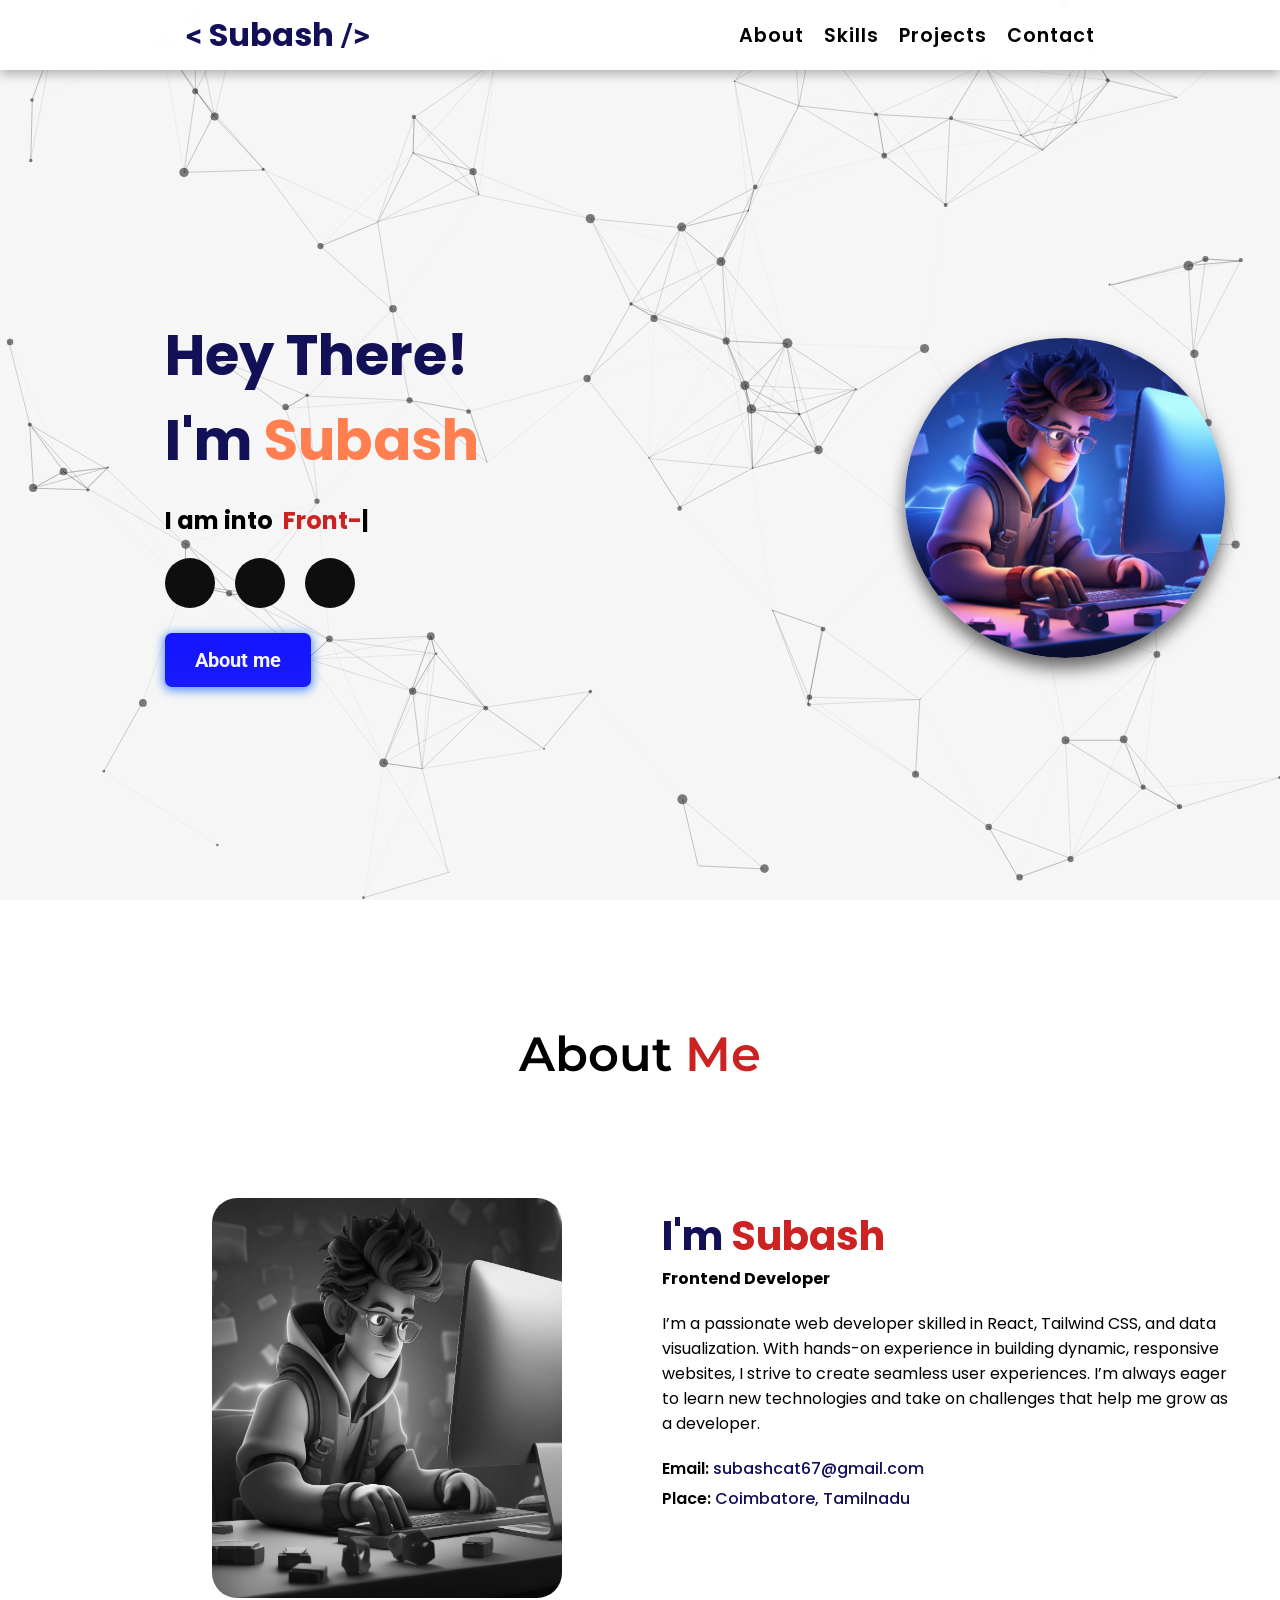
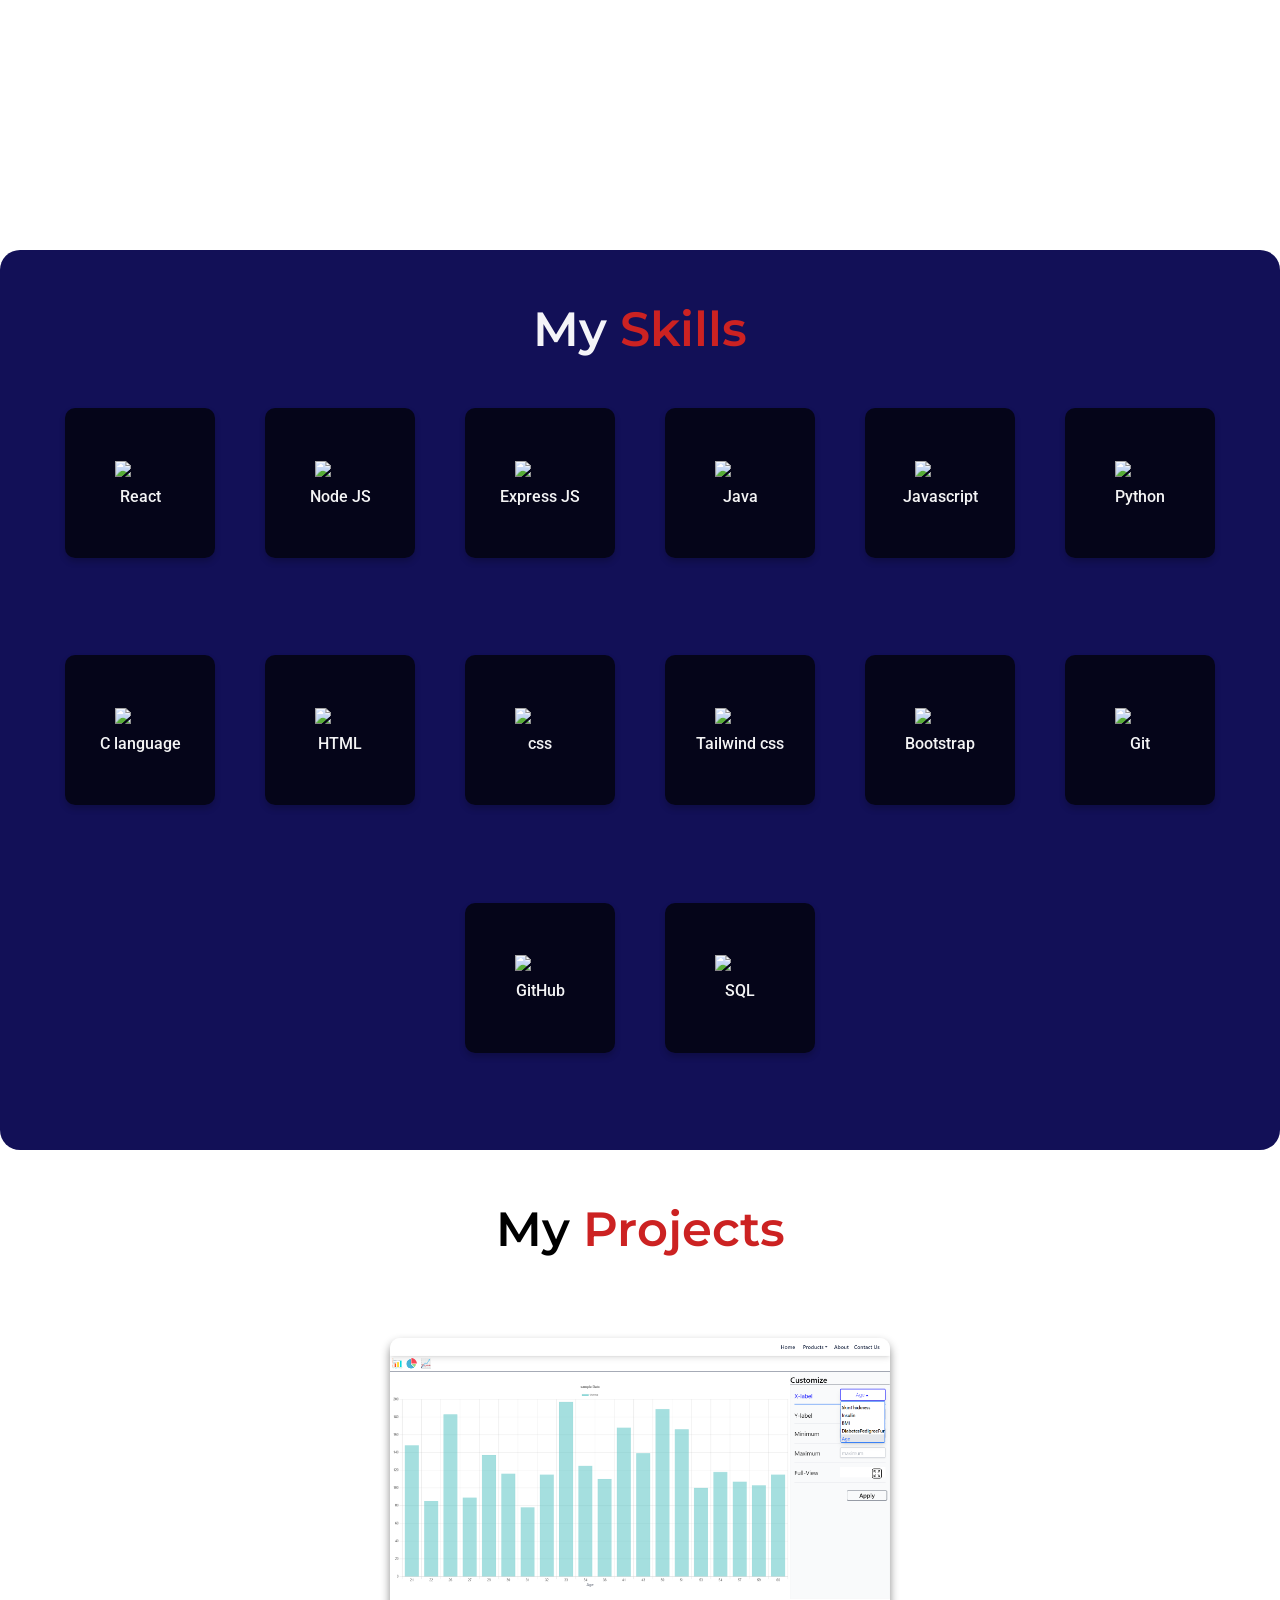
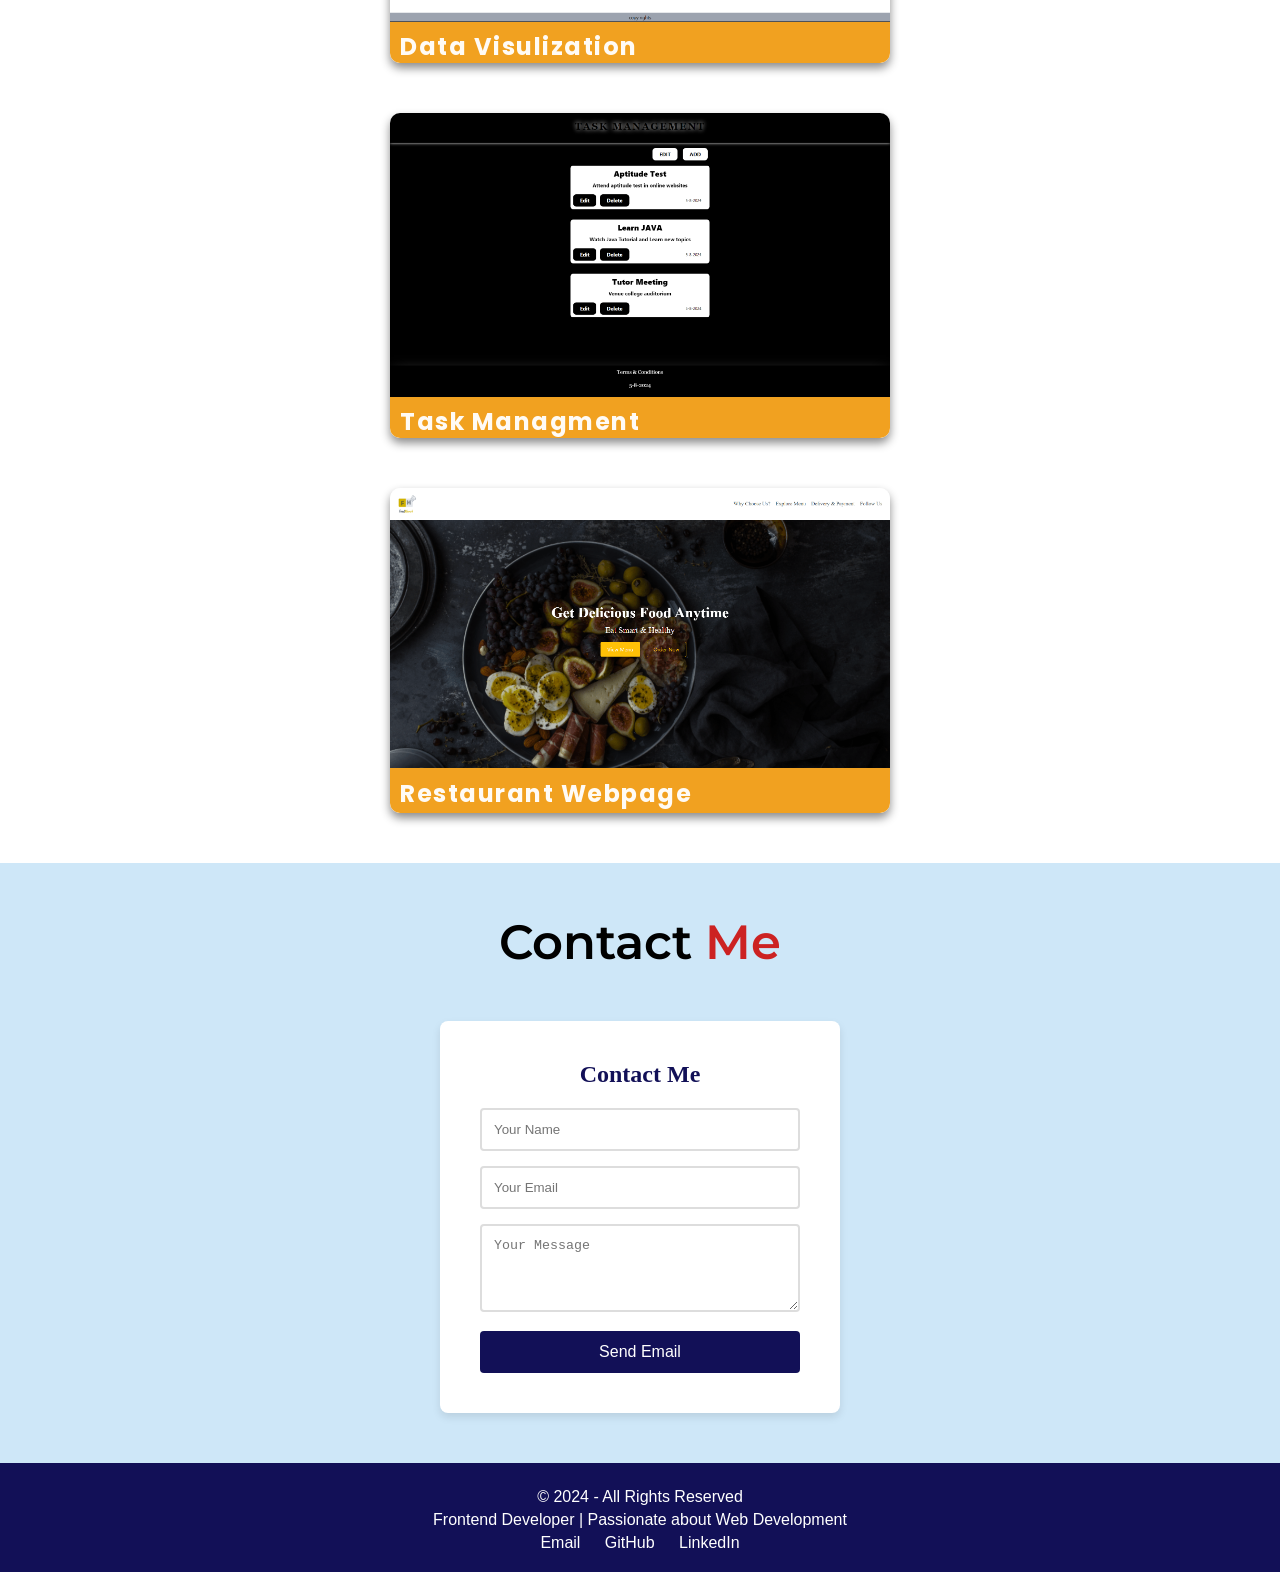
==== commit a8c18cf1: "Update index.html" ====
--- a/index.html
+++ b/index.html
@@ -97,7 +97,7 @@
                     <p class="about-objective" data-aos="fade-down" data-aos-offset="50" >I’m a passionate web developer skilled in React, Tailwind CSS, and data visualization. With hands-on experience in building dynamic, responsive websites, I strive to create seamless user experiences. I’m always eager to learn new technologies and take on challenges that help me grow as a developer.</p>
                     <p class="about-my-email" data-aos="fade-down" data-aos-offset="50" >Email: <span>subashcat67@gmail.com</span></p>
                     <p class="about-my-place" data-aos="fade-down" data-aos-offset="50" >Place: <span>Coimbatore, Tamilnadu</span></p>
-                    <a href="https://drive.google.com/file/d/1BG0RqY17VNMXfSzabGQYb8Xldjoyg4e-/view?usp=drive_link" target="_blank">
+                    <a href="https://drive.google.com/file/d/14aL8ocnr4Y2zHP4HqV18aUnYupv6rTlm/view?usp=sharing" target="_blank">
                         <button class="button-element about-resume-btn" data-aos="fade-down"  data-aos-offset="50" >Resume <i class="fa-solid fa-chevron-right"></i></button>
                     </a>
                 </div>
@@ -193,4 +193,4 @@
     </script>
 
 </body>
-</html>+</html>
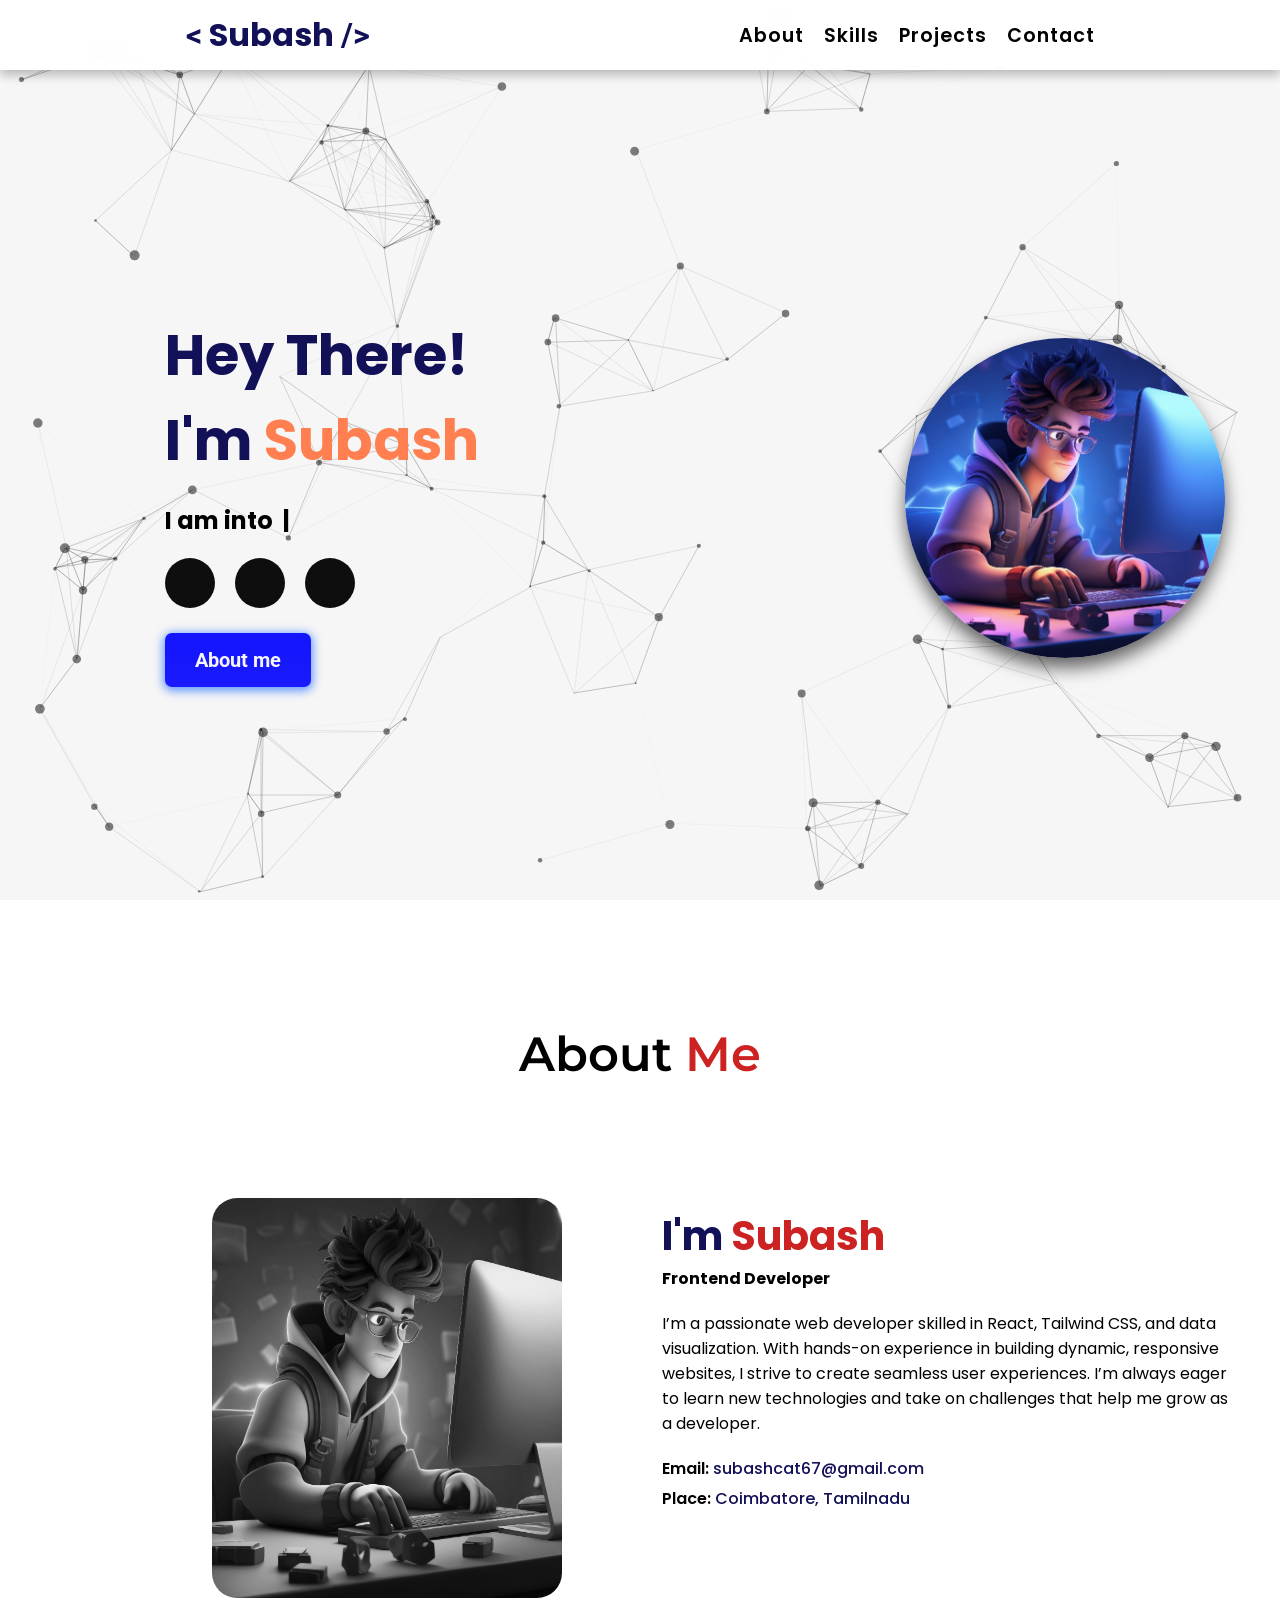
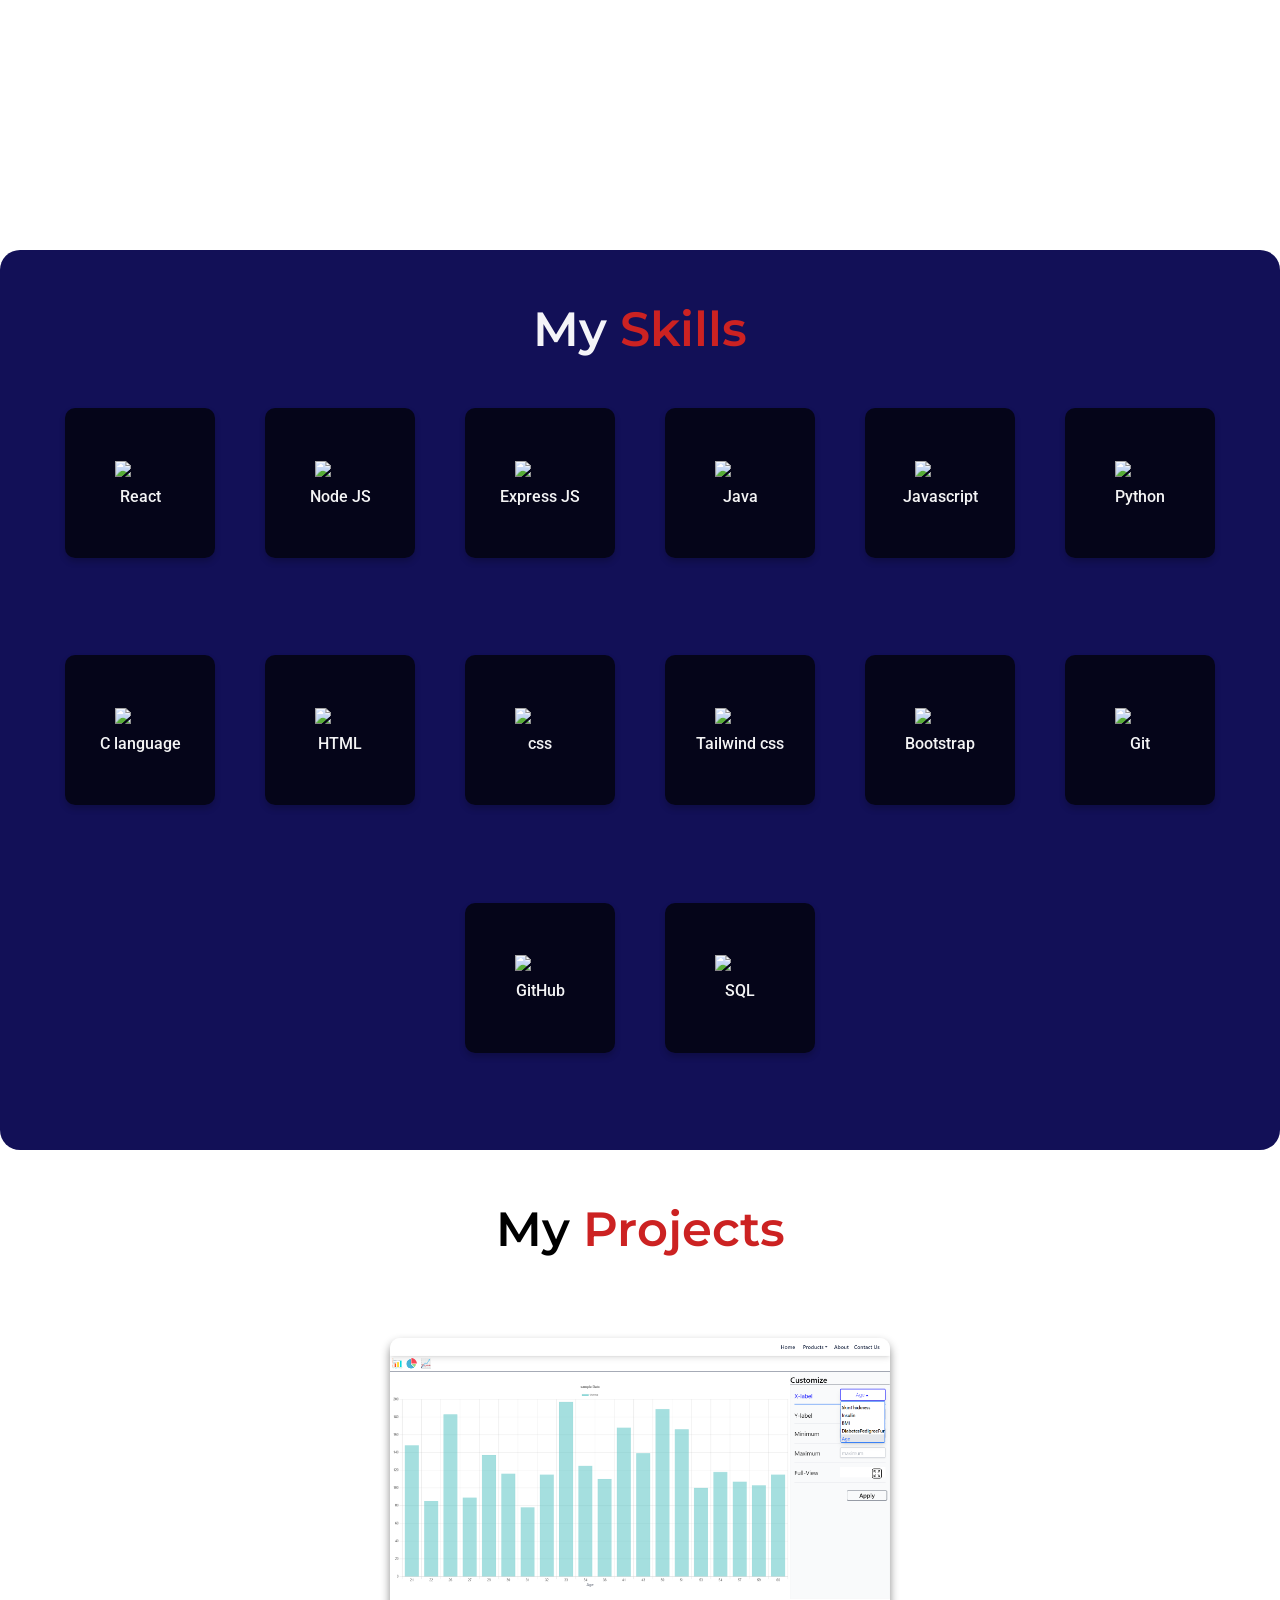
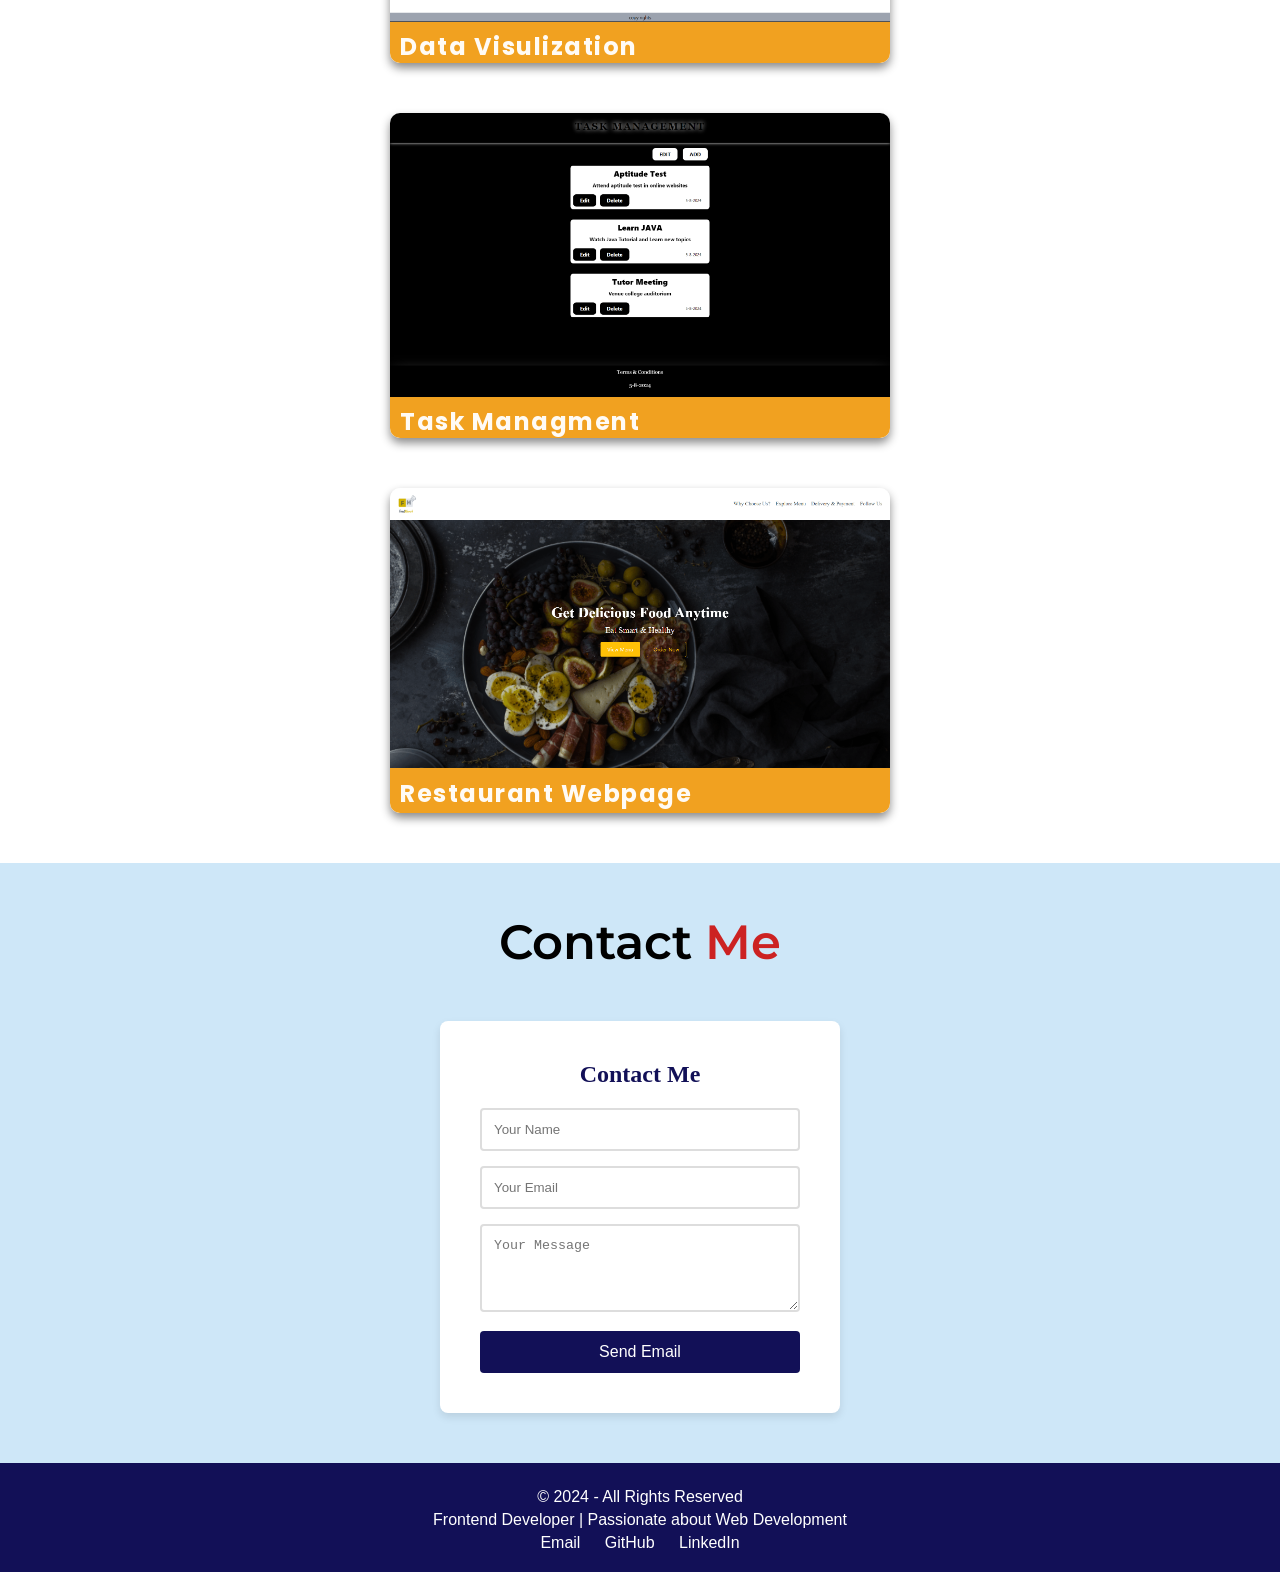
==== commit f3b2bc78: "Update index.html" ====
--- a/index.html
+++ b/index.html
@@ -97,7 +97,7 @@
                     <p class="about-objective" data-aos="fade-down" data-aos-offset="50" >I’m a passionate web developer skilled in React, Tailwind CSS, and data visualization. With hands-on experience in building dynamic, responsive websites, I strive to create seamless user experiences. I’m always eager to learn new technologies and take on challenges that help me grow as a developer.</p>
                     <p class="about-my-email" data-aos="fade-down" data-aos-offset="50" >Email: <span>subashcat67@gmail.com</span></p>
                     <p class="about-my-place" data-aos="fade-down" data-aos-offset="50" >Place: <span>Coimbatore, Tamilnadu</span></p>
-                    <a href="https://drive.google.com/file/d/14aL8ocnr4Y2zHP4HqV18aUnYupv6rTlm/view?usp=sharing" target="_blank">
+                    <a href="https://drive.google.com/file/d/14aL8ocnr4Y2zHP4HqV18aUnYupv6rTlm/view" target="_blank">
                         <button class="button-element about-resume-btn" data-aos="fade-down"  data-aos-offset="50" >Resume <i class="fa-solid fa-chevron-right"></i></button>
                     </a>
                 </div>
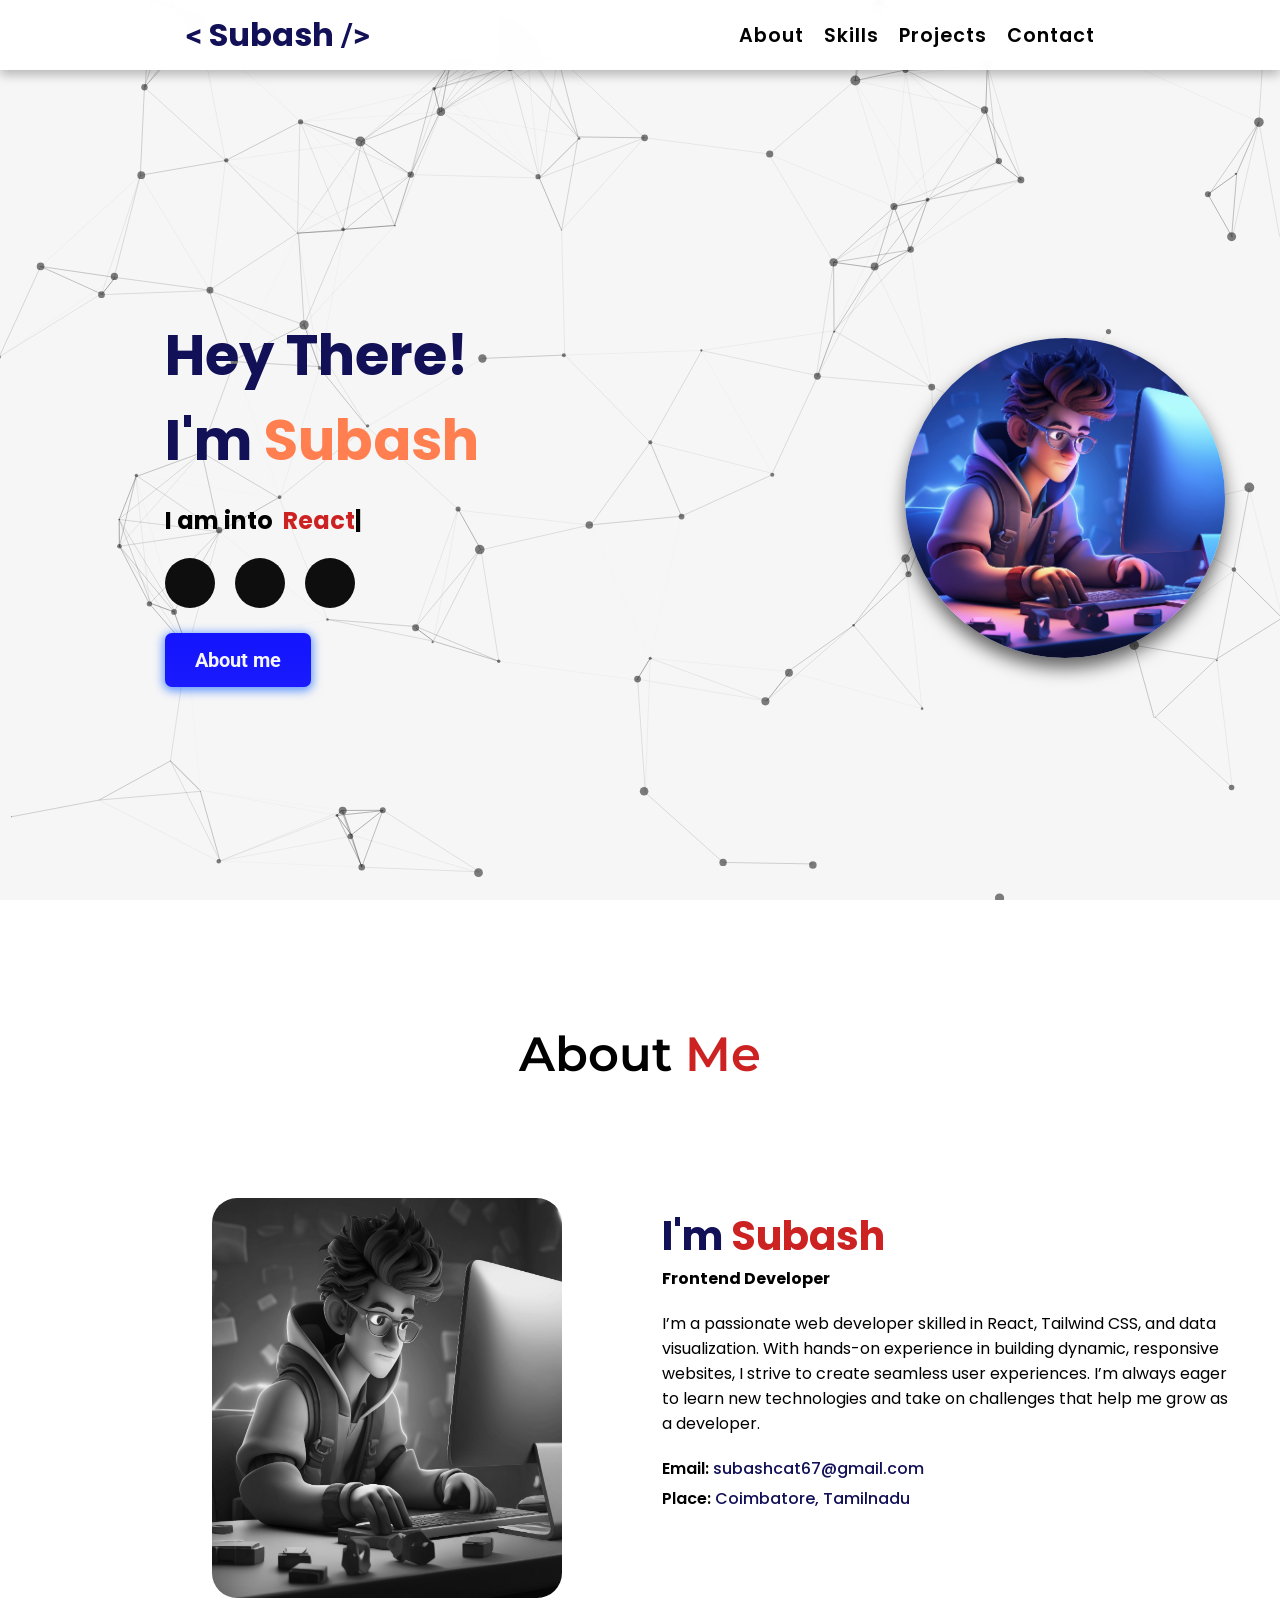
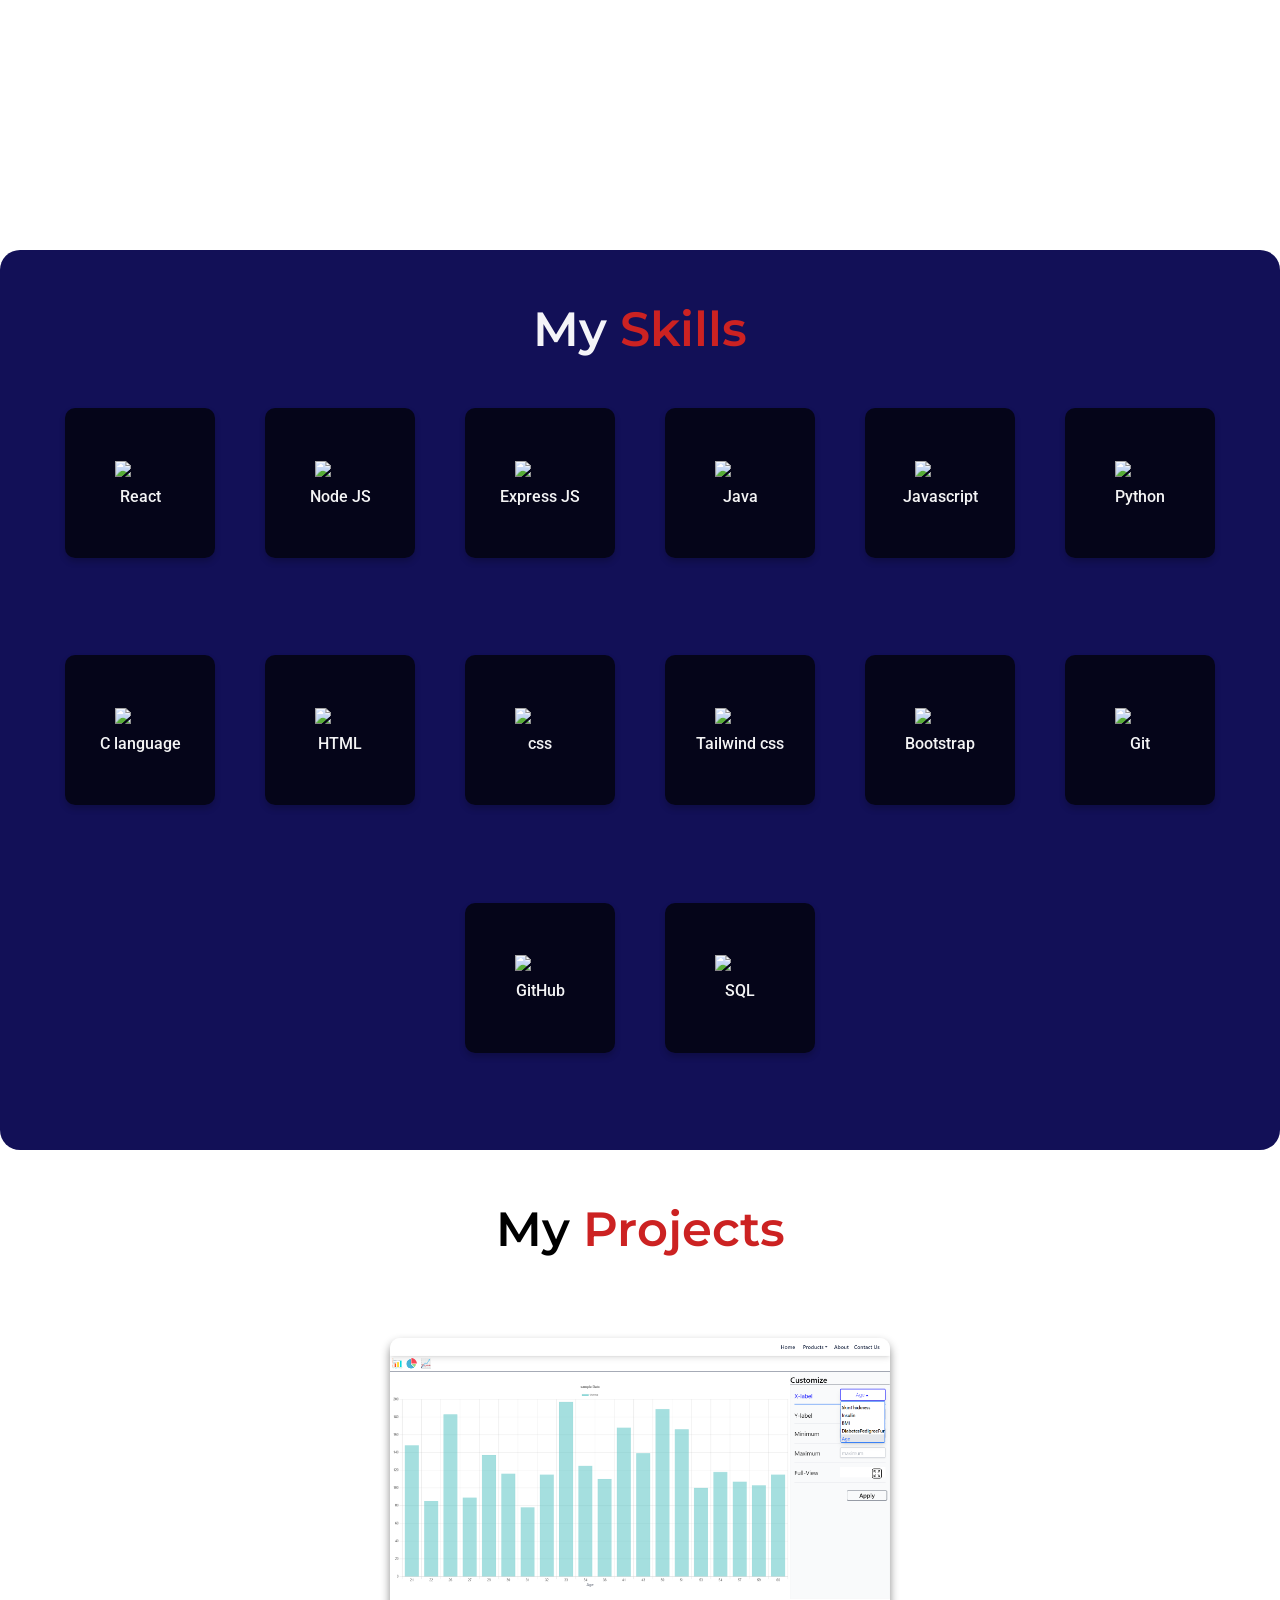
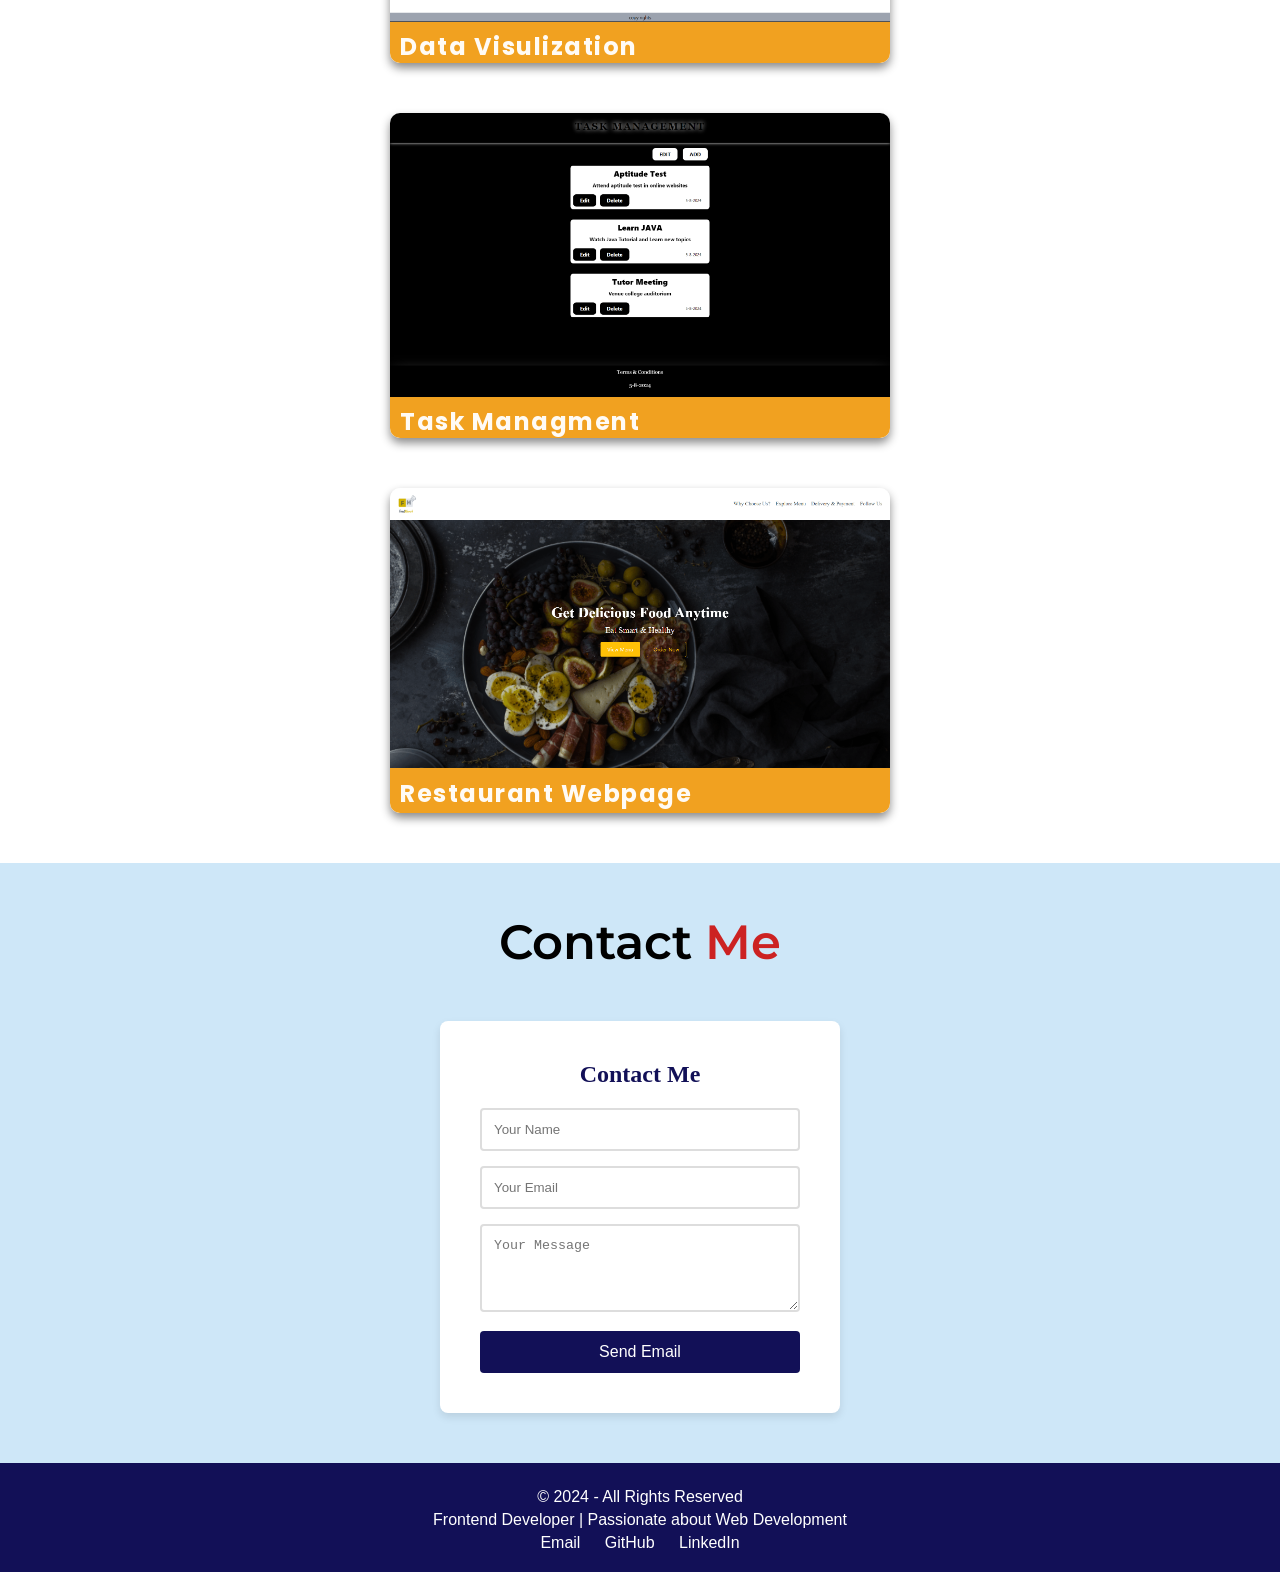
==== commit 7b76dfca: "resume link changed" ====
--- a/index.html
+++ b/index.html
@@ -193,4 +193,4 @@
     </script>
 
 </body>
-</html>
+</html>
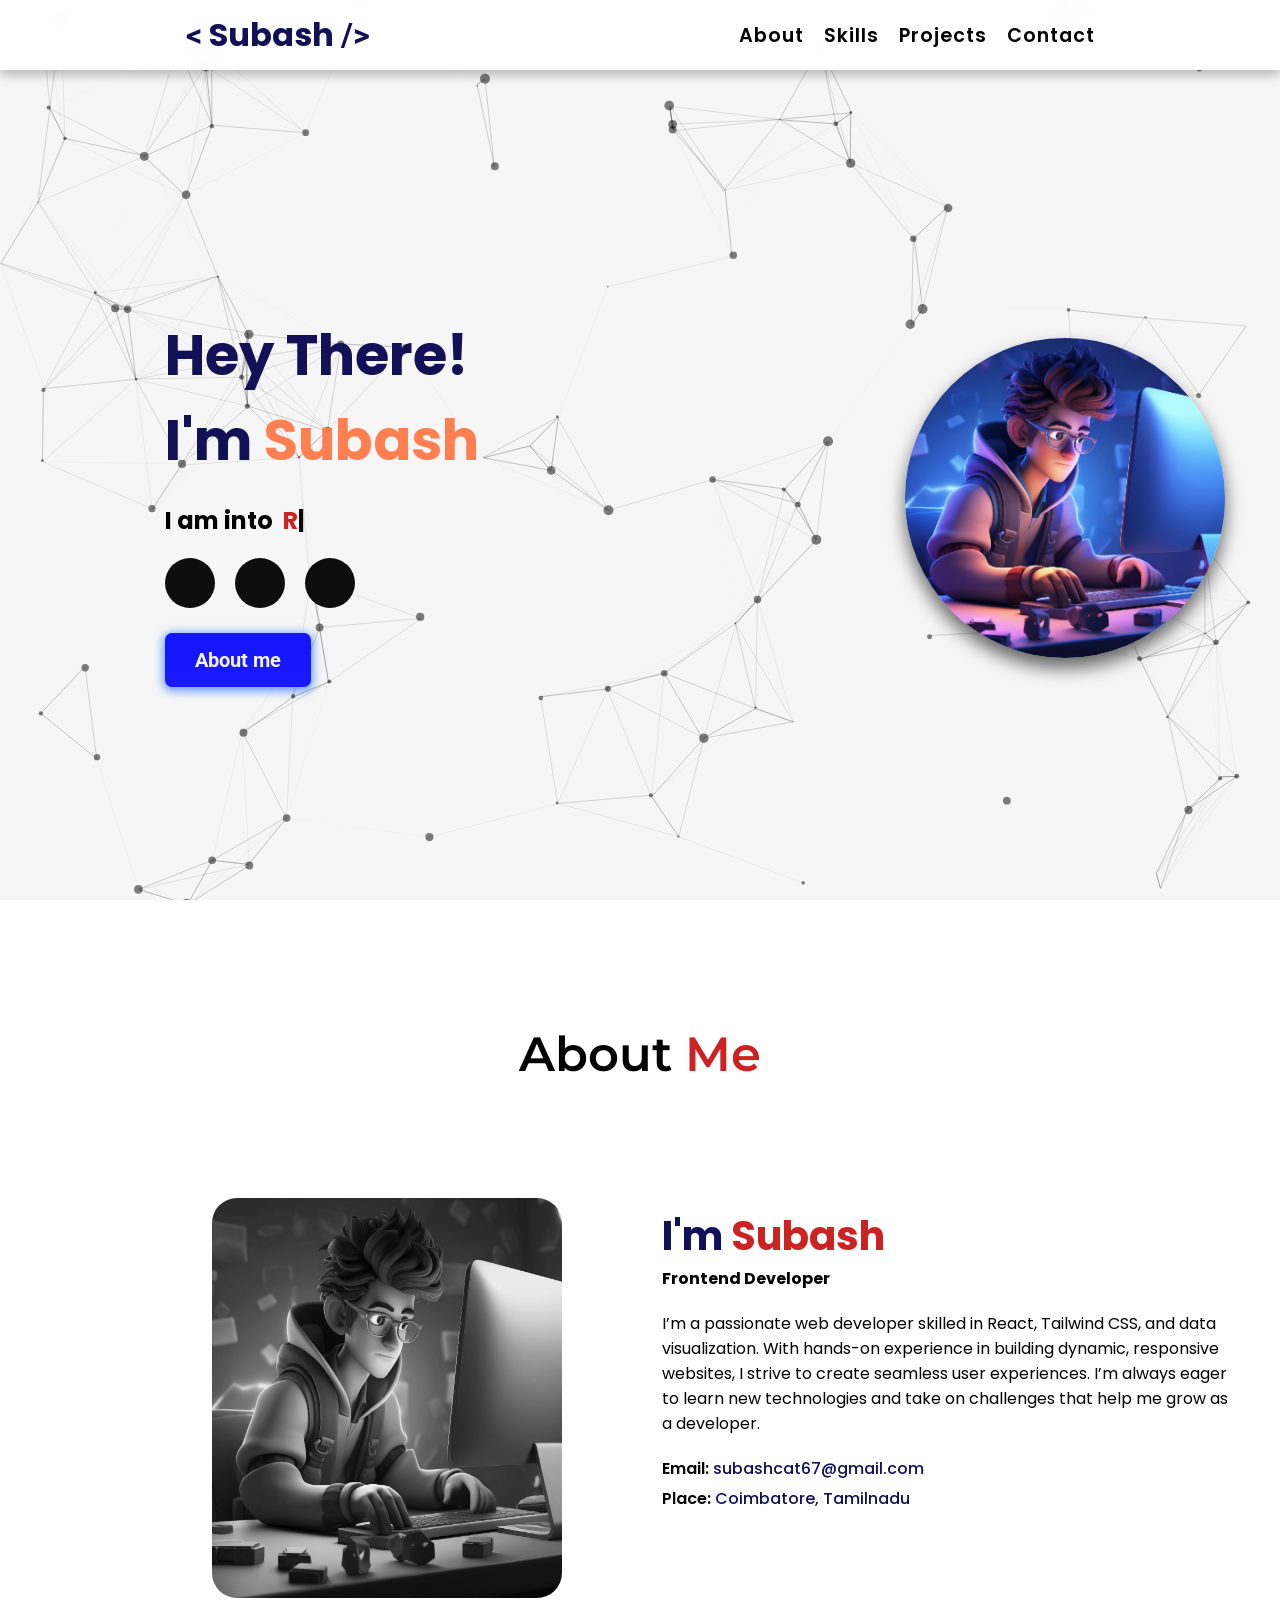
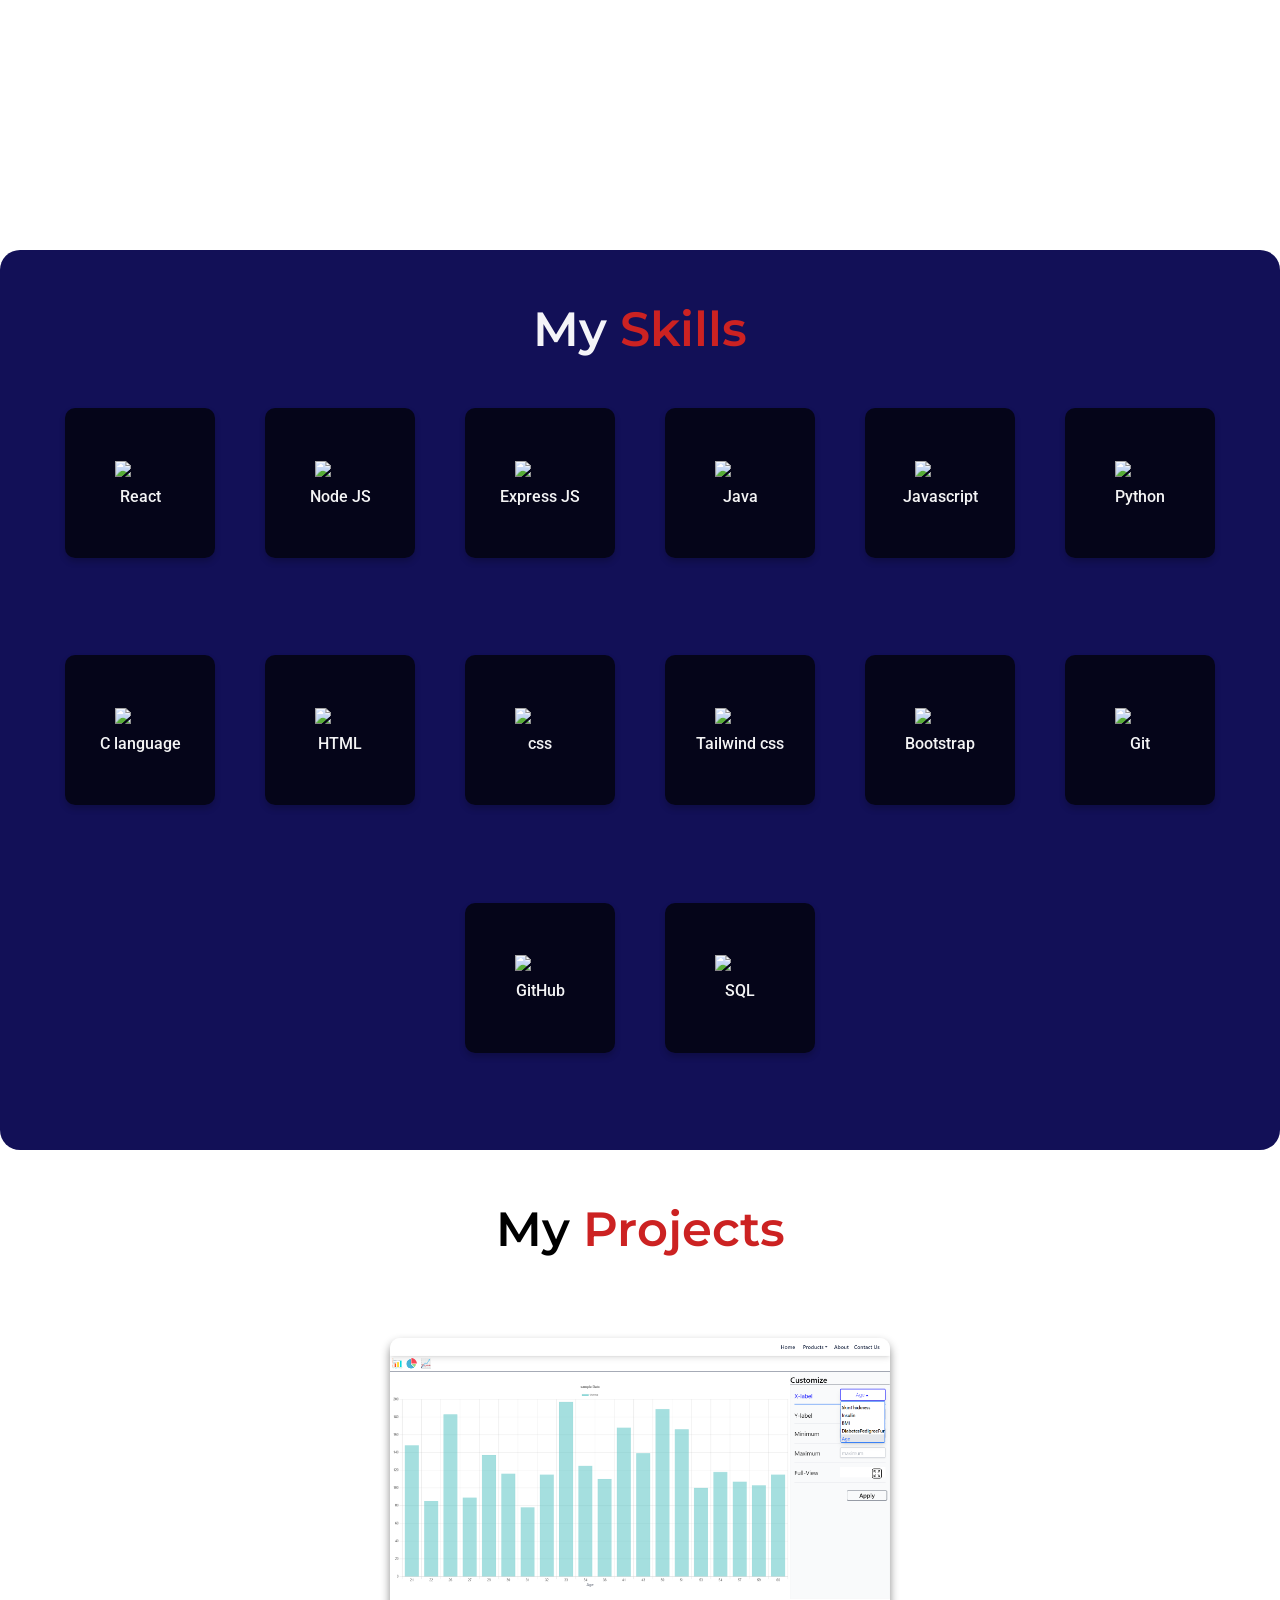
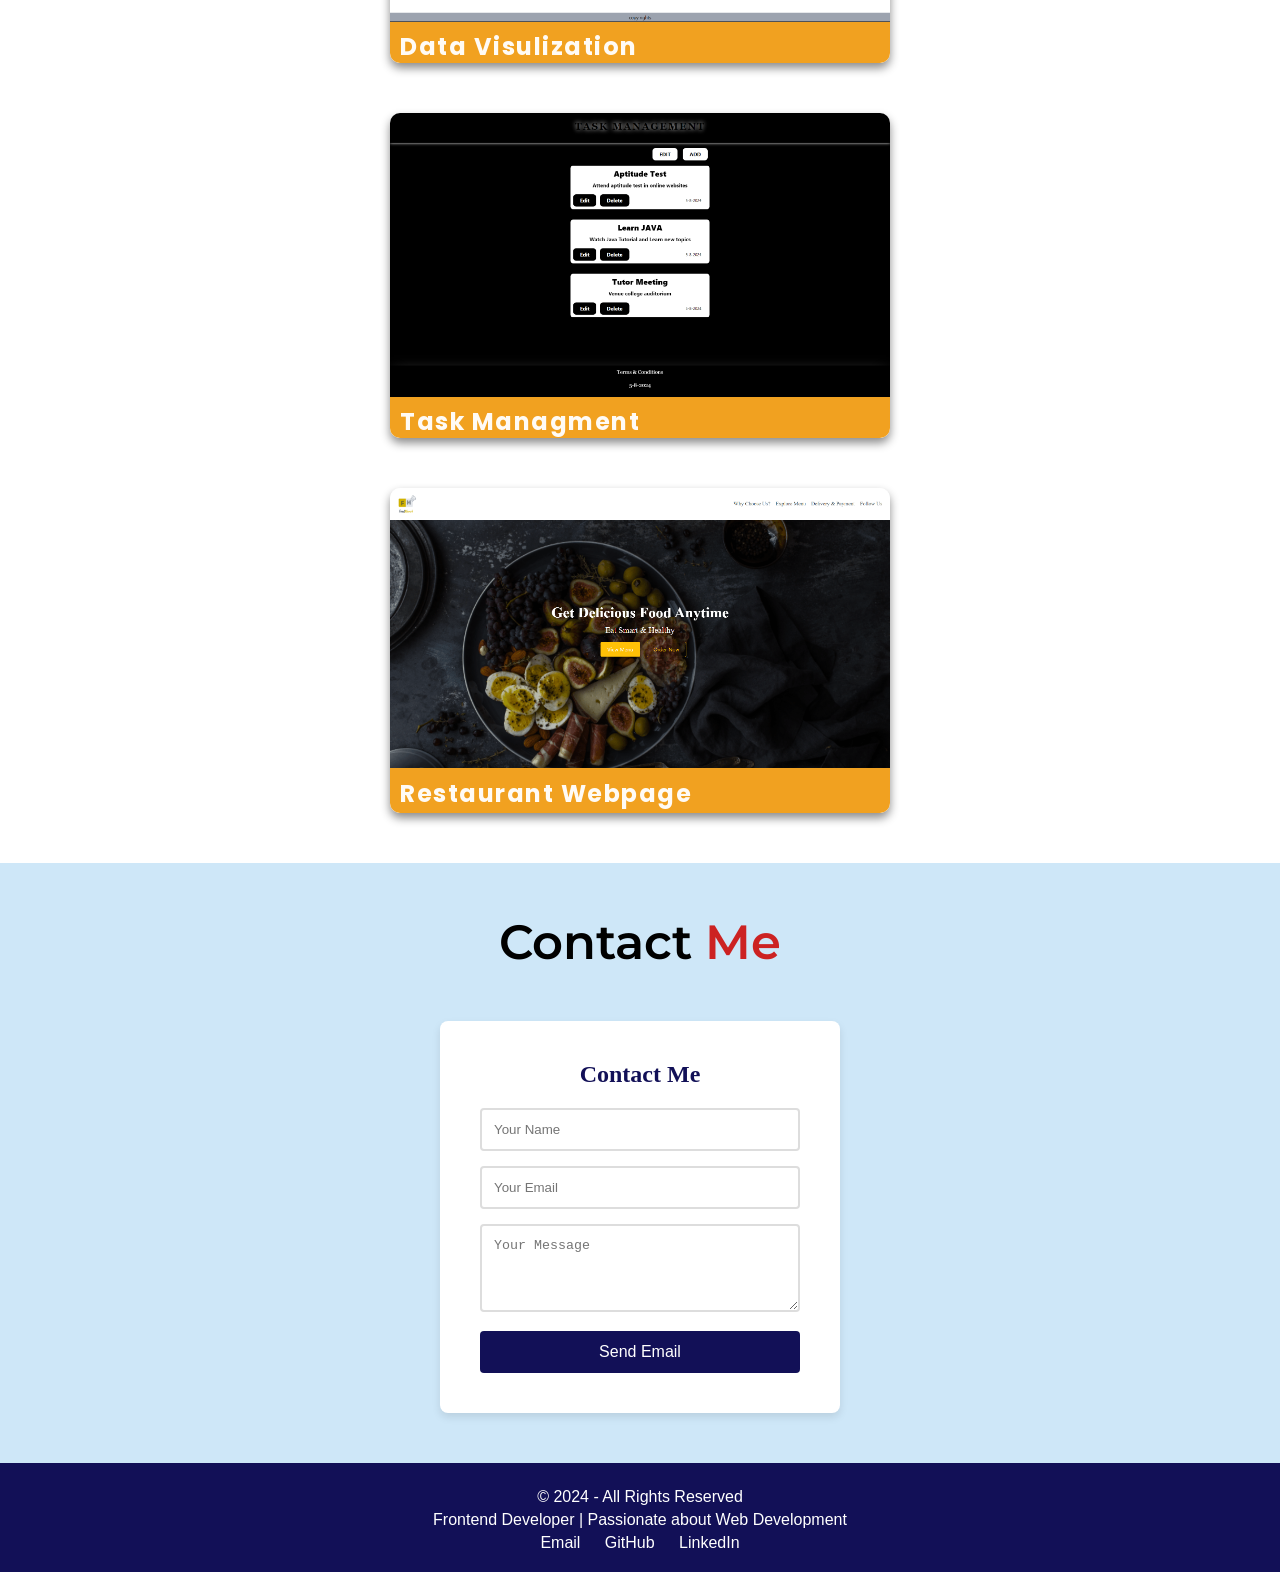
==== commit d7acdb16: "uploading" ====
--- a/index.html
+++ b/index.html
@@ -193,4 +193,4 @@
     </script>
 
 </body>
-</html>+</html>
